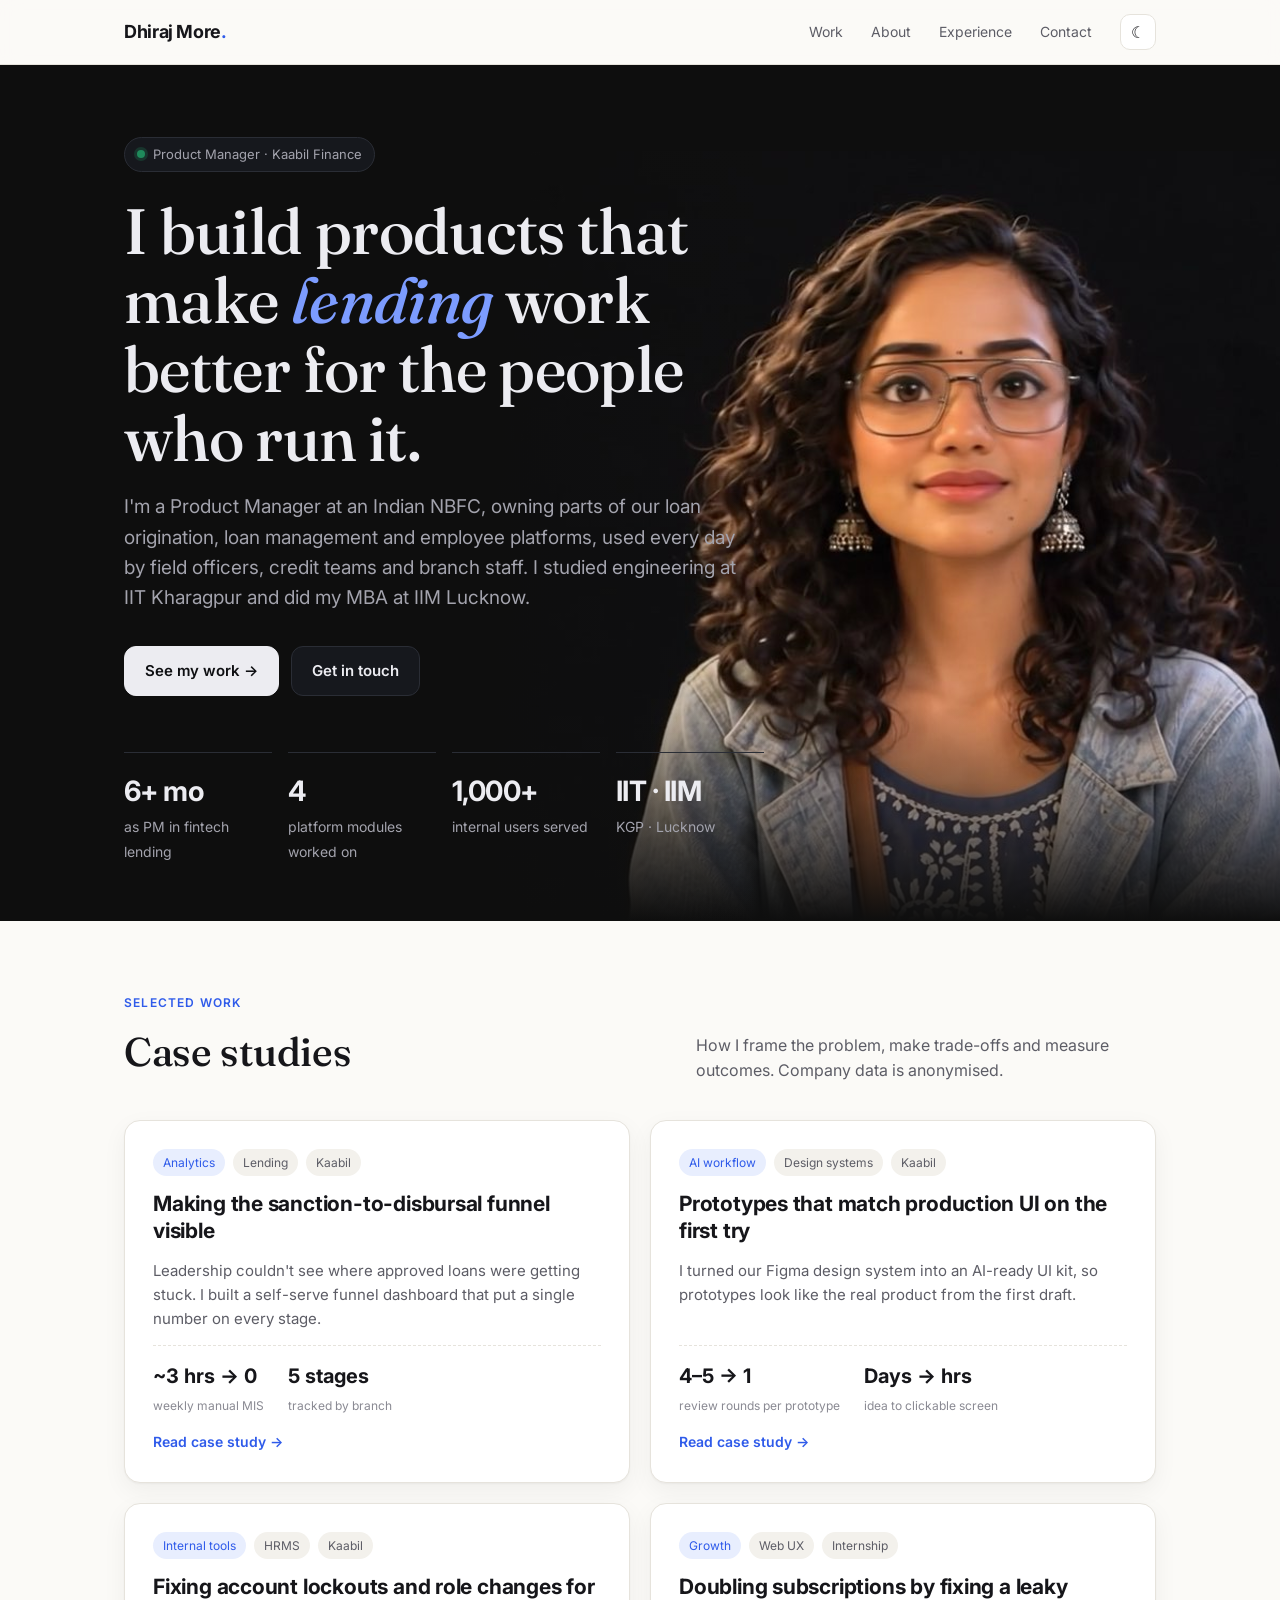
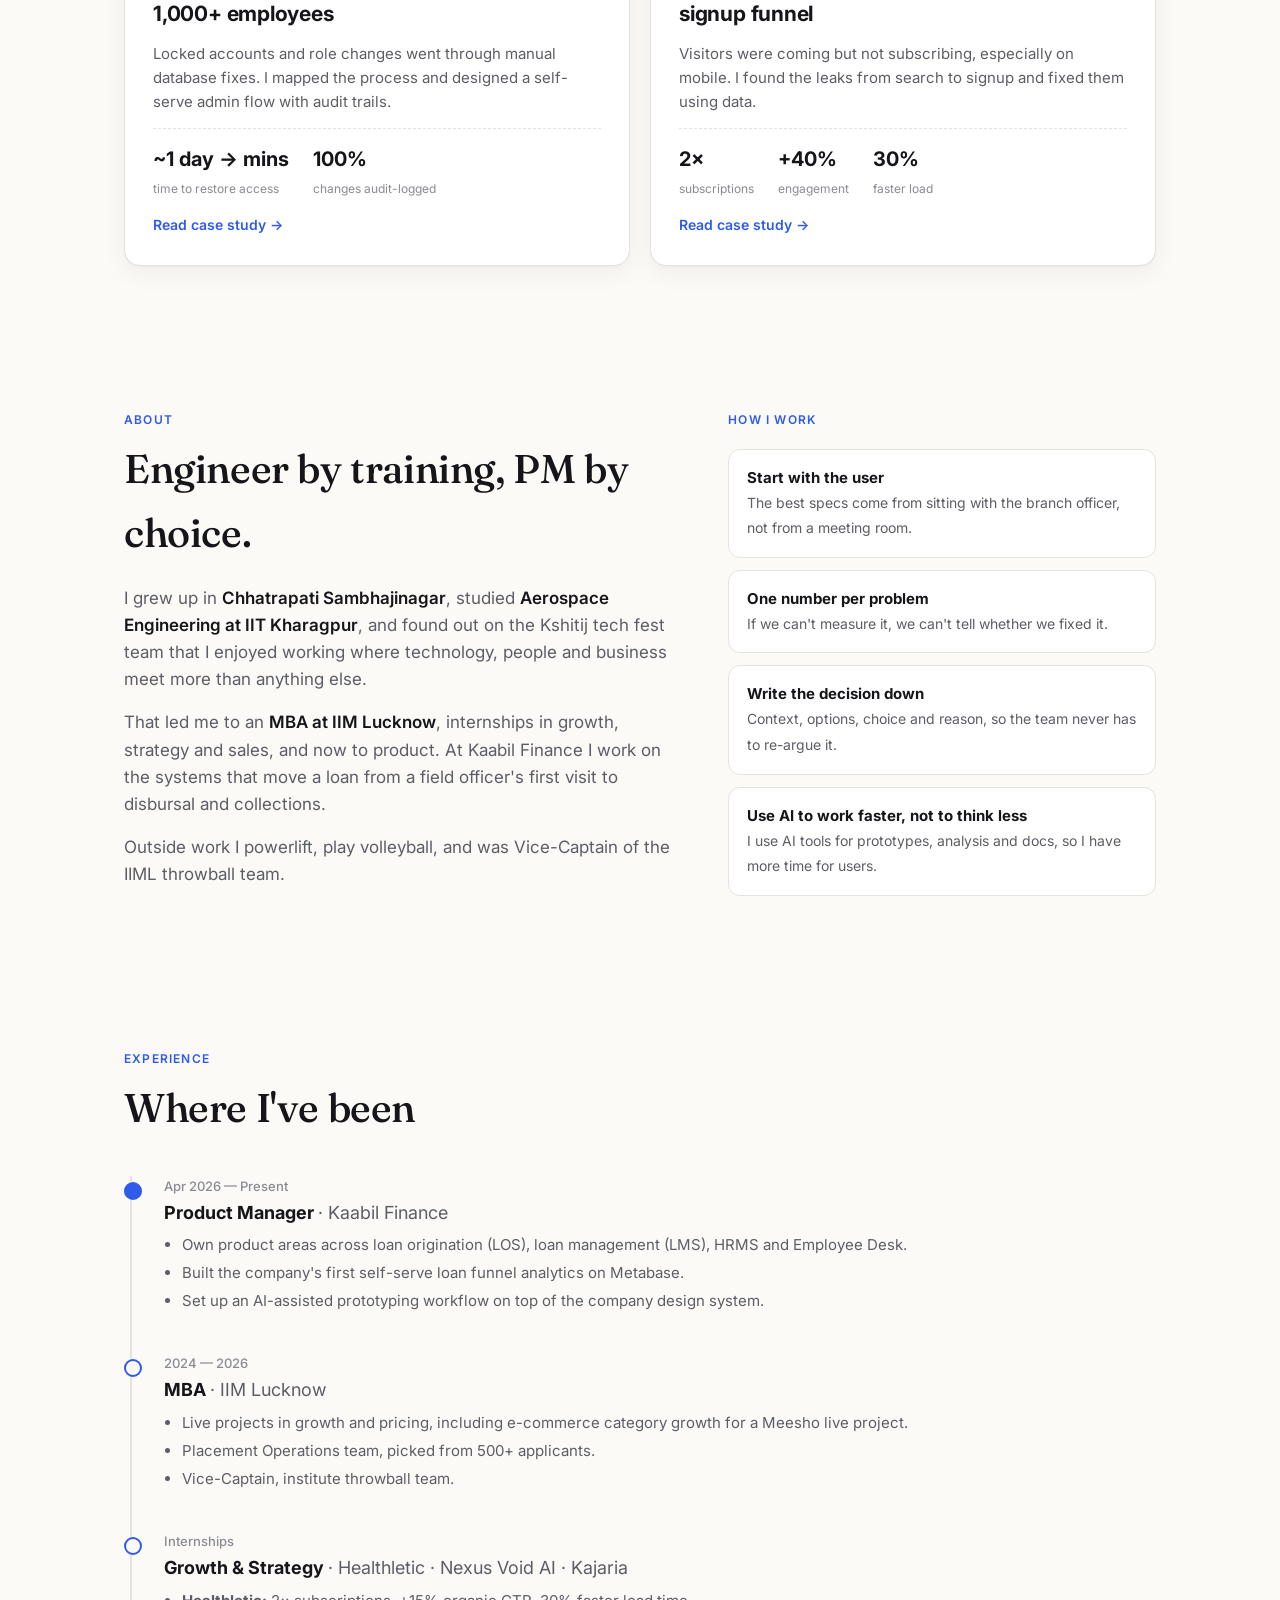
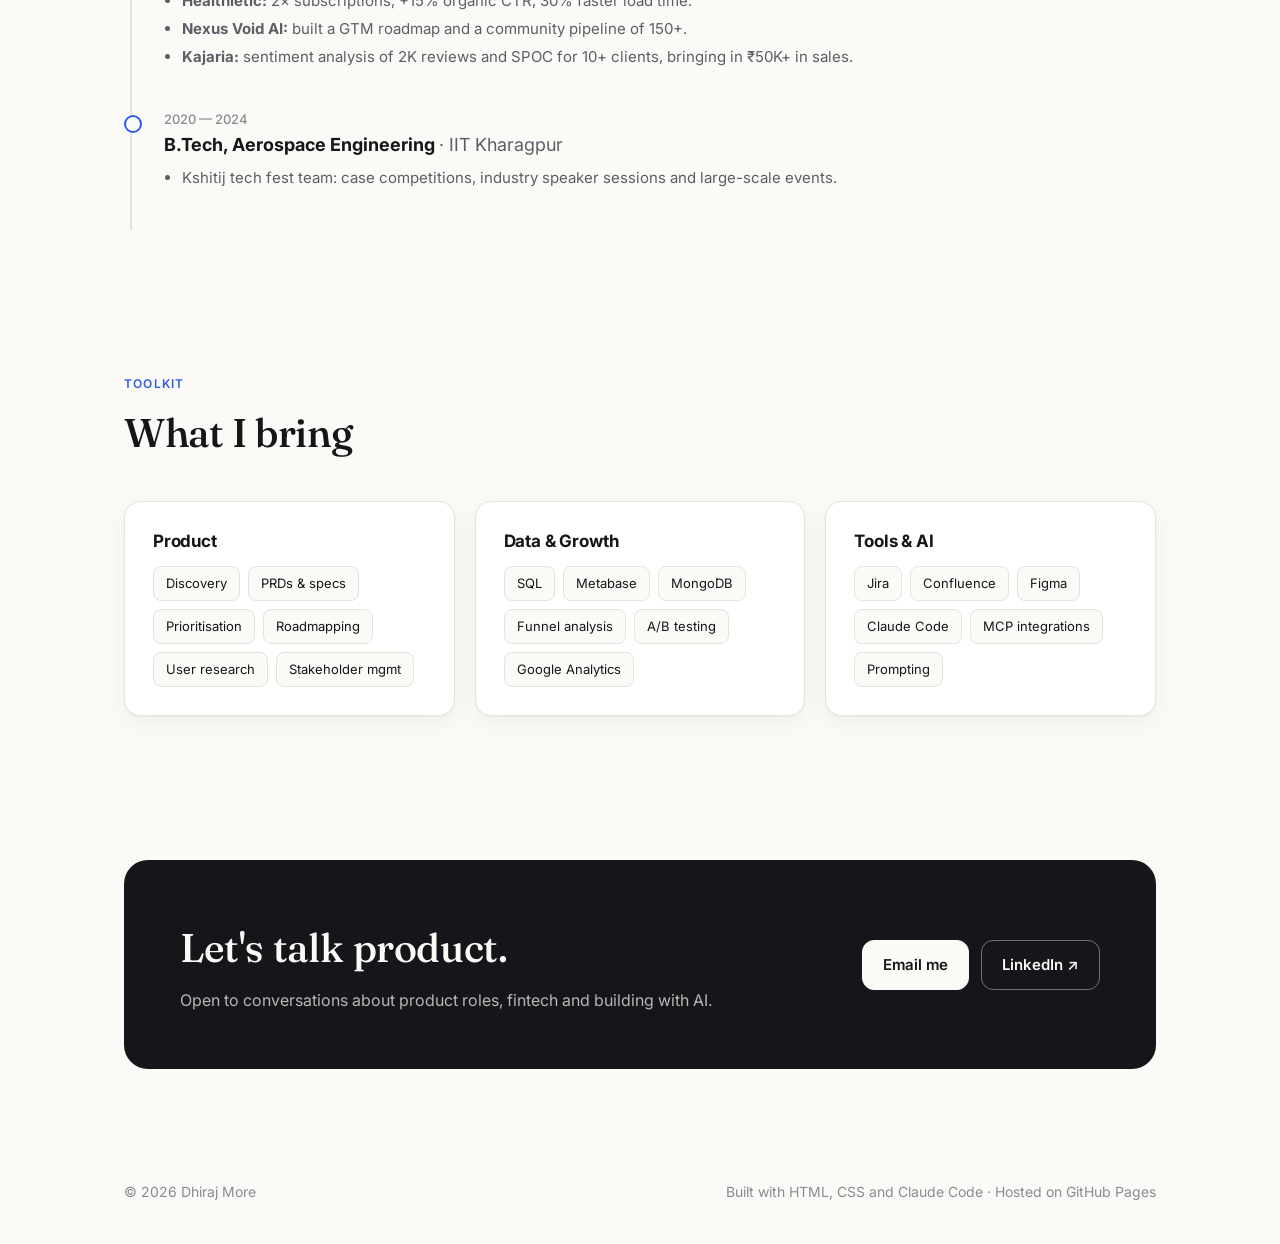
==== index.html @ fbf08c3d "Hero character aims at the cursor from her face; smooth cross-faded frames, blink and hold frames re" ====
<!doctype html>
<html lang="en">
<head>
  <meta charset="utf-8">
  <meta name="viewport" content="width=device-width, initial-scale=1">
  <title>Dhiraj More — Product Manager</title>
  <meta name="description" content="Dhiraj More is a Product Manager building lending and operations products for an Indian NBFC. IIT Kharagpur, IIM Lucknow.">
  <meta property="og:title" content="Dhiraj More — Product Manager">
  <meta property="og:description" content="Case studies on lending platforms, internal tools, analytics and AI-assisted product work.">
  <meta property="og:type" content="website">
  <link rel="icon" href="data:image/svg+xml,<svg xmlns='http://www.w3.org/2000/svg' viewBox='0 0 64 64'><rect width='64' height='64' rx='14' fill='%232f5bea'/><text x='50%' y='54%' text-anchor='middle' dominant-baseline='middle' font-family='Arial' font-weight='700' font-size='28' fill='white'>DM</text></svg>">
  <link rel="preconnect" href="https://fonts.googleapis.com">
  <link rel="preconnect" href="https://fonts.gstatic.com" crossorigin>
  <link href="https://fonts.googleapis.com/css2?family=Fraunces:ital,opsz,wght@0,9..144,500;1,9..144,500&family=Inter:wght@400;500;600;700&display=swap" rel="stylesheet">
  <link rel="stylesheet" href="styles.css">
</head>
<body>

<nav class="nav">
  <div class="wrap">
    <a href="#" class="logo">Dhiraj More<span>.</span></a>
    <div class="nav-links">
      <a href="#work">Work</a>
      <a href="#about">About</a>
      <a href="#experience">Experience</a>
      <a href="#contact" class="keep">Contact</a>
      <button class="theme-btn" aria-label="Toggle dark mode">☾</button>
    </div>
  </div>
</nav>

<header class="hero stage" data-frames="assets/hero/" data-count="48" data-center="19">
  <div class="stage-bg" aria-hidden="true">
    <canvas id="stage-canvas"></canvas>
    <div class="buddy">
    <svg id="buddy" viewBox="0 0 400 460" role="img">
      <circle cx="200" cy="230" r="185" class="b-halo"/>
      <circle cx="320" cy="90" r="10" class="b-spark s1"/>
      <circle cx="70" cy="140" r="6" class="b-spark s2"/>
      <circle cx="345" cy="300" r="7" class="b-spark s3"/>
      <g id="b-body">
        <g id="b-hairback"><path class="b-hair" d="M110 200 C100 110 150 70 200 70 C255 70 305 105 292 205 C300 260 312 300 318 345 C270 362 130 362 82 345 C90 300 102 260 110 200Z"/></g>
        <rect x="181" y="262" width="38" height="80" rx="14" class="b-skin-d"/>
        <path class="b-top" d="M78 460 C82 385 130 340 200 336 C270 340 318 385 322 460Z"/>
        <path class="b-collar" d="M168 338 L200 378 L232 338 C222 334 178 334 168 338Z"/>
        <g id="b-head">
          <ellipse cx="121" cy="208" rx="11" ry="16" class="b-skin-d"/>
          <ellipse cx="279" cy="208" rx="11" ry="16" class="b-skin-d"/>
          <ellipse cx="200" cy="195" rx="80" ry="94" class="b-skin"/>
          <g id="b-face">
            <ellipse cx="158" cy="238" rx="13" ry="7" class="b-blush"/>
            <ellipse cx="242" cy="238" rx="13" ry="7" class="b-blush"/>
            <path class="b-brow" id="b-browL" d="M152 172 Q168 163 184 170"/>
            <path class="b-brow" id="b-browR" d="M216 170 Q232 163 248 172"/>
            <g class="b-eye" id="b-eyeL">
              <ellipse cx="168" cy="200" rx="14" ry="16" class="b-white"/>
              <g class="b-pupil"><circle cx="168" cy="201" r="9" class="b-iris"/><circle cx="171" cy="197" r="3" fill="#fff"/></g>
            </g>
            <g class="b-eye" id="b-eyeR">
              <ellipse cx="232" cy="200" rx="14" ry="16" class="b-white"/>
              <g class="b-pupil"><circle cx="232" cy="201" r="9" class="b-iris"/><circle cx="235" cy="197" r="3" fill="#fff"/></g>
            </g>
            <path class="b-nose" d="M201 214 Q196 229 204 231"/>
            <path class="b-mouth" id="b-mouth" d="M186 252 Q200 263 214 252"/>
          </g>
          <g id="b-bangs"><path class="b-hair" d="M116 176 C110 106 162 84 206 86 C255 88 292 118 286 182 C272 150 248 132 222 120 C206 140 172 156 116 176Z"/></g>
        </g>
      </g>
    </svg>
    </div>
  </div>
  <div class="stage-fade"></div>
  <div class="wrap stage-content">
   <div class="hero-text">
    <span class="eyebrow"><span class="dot"></span> Product Manager · Kaabil Finance</span>
    <h1 class="serif">I build products that make <em>lending</em> work better for the people who run it.</h1>
    <p class="lead">I'm a Product Manager at an Indian NBFC, owning parts of our loan origination, loan management and employee platforms, used every day by field officers, credit teams and branch staff. I studied engineering at IIT Kharagpur and did my MBA at IIM Lucknow.</p>
    <div class="cta-row">
      <a href="#work" class="btn primary">See my work →</a>
      <a href="#contact" class="btn">Get in touch</a>
    </div>
   </div>
    <div class="stats">
      <div class="stat"><b>6+ mo</b><span>as PM in fintech lending</span></div>
      <div class="stat"><b>4</b><span>platform modules worked on</span></div>
      <div class="stat"><b>1,000+</b><span>internal users served</span></div>
      <div class="stat"><b>IIT · IIM</b><span>KGP · Lucknow</span></div>
    </div>
  </div>
</header>

<section id="work">
  <div class="wrap">
    <div class="sec-head reveal">
      <div>
        <div class="label">Selected work</div>
        <h2 class="serif">Case studies</h2>
      </div>
      <p>How I frame the problem, make trade-offs and measure outcomes. Company data is anonymised.</p>
    </div>

    <div class="grid">
      <a href="work/loan-funnel-analytics.html" class="card reveal">
        <div class="tags"><span class="tag accent">Analytics</span><span class="tag">Lending</span><span class="tag">Kaabil</span></div>
        <h3>Making the sanction-to-disbursal funnel visible</h3>
        <p>Leadership couldn't see where approved loans were getting stuck. I built a self-serve funnel dashboard that put a single number on every stage.</p>
        <div class="metrics">
          <div><b>~3 hrs → 0</b><span>weekly manual MIS</span></div>
          <div><b>5 stages</b><span>tracked by branch</span></div>
        </div>
        <span class="more">Read case study →</span>
      </a>

      <a href="work/ai-prototyping.html" class="card reveal">
        <div class="tags"><span class="tag accent">AI workflow</span><span class="tag">Design systems</span><span class="tag">Kaabil</span></div>
        <h3>Prototypes that match production UI on the first try</h3>
        <p>I turned our Figma design system into an AI-ready UI kit, so prototypes look like the real product from the first draft.</p>
        <div class="metrics">
          <div><b>4–5 → 1</b><span>review rounds per prototype</span></div>
          <div><b>Days → hrs</b><span>idea to clickable screen</span></div>
        </div>
        <span class="more">Read case study →</span>
      </a>

      <a href="work/access-role-management.html" class="card reveal">
        <div class="tags"><span class="tag accent">Internal tools</span><span class="tag">HRMS</span><span class="tag">Kaabil</span></div>
        <h3>Fixing account lockouts and role changes for 1,000+ employees</h3>
        <p>Locked accounts and role changes went through manual database fixes. I mapped the process and designed a self-serve admin flow with audit trails.</p>
        <div class="metrics">
          <div><b>~1 day → mins</b><span>time to restore access</span></div>
          <div><b>100%</b><span>changes audit-logged</span></div>
        </div>
        <span class="more">Read case study →</span>
      </a>

      <a href="work/healthletic-growth.html" class="card reveal">
        <div class="tags"><span class="tag accent">Growth</span><span class="tag">Web UX</span><span class="tag">Internship</span></div>
        <h3>Doubling subscriptions by fixing a leaky signup funnel</h3>
        <p>Visitors were coming but not subscribing, especially on mobile. I found the leaks from search to signup and fixed them using data.</p>
        <div class="metrics">
          <div><b>2×</b><span>subscriptions</span></div>
          <div><b>+40%</b><span>engagement</span></div>
          <div><b>30%</b><span>faster load</span></div>
        </div>
        <span class="more">Read case study →</span>
      </a>
    </div>
  </div>
</section>

<section id="about">
  <div class="wrap about">
    <div class="reveal">
      <div class="label">About</div>
      <h2 class="serif" style="font-size:clamp(28px,4vw,40px);margin-bottom:20px">Engineer by training, PM by choice.</h2>
      <p>I grew up in <strong>Chhatrapati Sambhajinagar</strong>, studied <strong>Aerospace Engineering at IIT Kharagpur</strong>, and found out on the Kshitij tech fest team that I enjoyed working where technology, people and business meet more than anything else.</p>
      <p>That led me to an <strong>MBA at IIM Lucknow</strong>, internships in growth, strategy and sales, and now to product. At Kaabil Finance I work on the systems that move a loan from a field officer's first visit to disbursal and collections.</p>
      <p>Outside work I powerlift, play volleyball, and was Vice-Captain of the IIML throwball team.</p>
    </div>
    <div class="principles reveal">
      <div class="label">How I work</div>
      <div class="principle"><b>Start with the user</b><span>The best specs come from sitting with the branch officer, not from a meeting room.</span></div>
      <div class="principle"><b>One number per problem</b><span>If we can't measure it, we can't tell whether we fixed it.</span></div>
      <div class="principle"><b>Write the decision down</b><span>Context, options, choice and reason, so the team never has to re-argue it.</span></div>
      <div class="principle"><b>Use AI to work faster, not to think less</b><span>I use AI tools for prototypes, analysis and docs, so I have more time for users.</span></div>
    </div>
  </div>
</section>

<section id="experience">
  <div class="wrap">
    <div class="sec-head reveal">
      <div>
        <div class="label">Experience</div>
        <h2 class="serif">Where I've been</h2>
      </div>
    </div>
    <div class="timeline reveal">
      <div class="tl-item now">
        <div class="when">Apr 2026 — Present</div>
        <h3>Product Manager <span>· Kaabil Finance</span></h3>
        <ul>
          <li>Own product areas across loan origination (LOS), loan management (LMS), HRMS and Employee Desk.</li>
          <li>Built the company's first self-serve loan funnel analytics on Metabase.</li>
          <li>Set up an AI-assisted prototyping workflow on top of the company design system.</li>
        </ul>
      </div>
      <div class="tl-item">
        <div class="when">2024 — 2026</div>
        <h3>MBA <span>· IIM Lucknow</span></h3>
        <ul>
          <li>Live projects in growth and pricing, including e-commerce category growth for a Meesho live project.</li>
          <li>Placement Operations team, picked from 500+ applicants.</li>
          <li>Vice-Captain, institute throwball team.</li>
        </ul>
      </div>
      <div class="tl-item">
        <div class="when">Internships</div>
        <h3>Growth & Strategy <span>· Healthletic · Nexus Void AI · Kajaria</span></h3>
        <ul>
          <li><b>Healthletic:</b> 2× subscriptions, +15% organic CTR, 30% faster load time.</li>
          <li><b>Nexus Void AI:</b> built a GTM roadmap and a community pipeline of 150+.</li>
          <li><b>Kajaria:</b> sentiment analysis of 2K reviews and SPOC for 10+ clients, bringing in ₹50K+ in sales.</li>
        </ul>
      </div>
      <div class="tl-item">
        <div class="when">2020 — 2024</div>
        <h3>B.Tech, Aerospace Engineering <span>· IIT Kharagpur</span></h3>
        <ul>
          <li>Kshitij tech fest team: case competitions, industry speaker sessions and large-scale events.</li>
        </ul>
      </div>
    </div>
  </div>
</section>

<section id="skills">
  <div class="wrap">
    <div class="sec-head reveal">
      <div>
        <div class="label">Toolkit</div>
        <h2 class="serif">What I bring</h2>
      </div>
    </div>
    <div class="skills">
      <div class="card reveal">
        <h3>Product</h3>
        <div class="chips"><span class="chip">Discovery</span><span class="chip">PRDs & specs</span><span class="chip">Prioritisation</span><span class="chip">Roadmapping</span><span class="chip">User research</span><span class="chip">Stakeholder mgmt</span></div>
      </div>
      <div class="card reveal">
        <h3>Data & Growth</h3>
        <div class="chips"><span class="chip">SQL</span><span class="chip">Metabase</span><span class="chip">MongoDB</span><span class="chip">Funnel analysis</span><span class="chip">A/B testing</span><span class="chip">Google Analytics</span></div>
      </div>
      <div class="card reveal">
        <h3>Tools & AI</h3>
        <div class="chips"><span class="chip">Jira</span><span class="chip">Confluence</span><span class="chip">Figma</span><span class="chip">Claude Code</span><span class="chip">MCP integrations</span><span class="chip">Prompting</span></div>
      </div>
    </div>
  </div>
</section>

<section id="contact">
  <div class="wrap">
    <div class="contact reveal">
      <div>
        <h2 class="serif">Let's talk product.</h2>
        <p>Open to conversations about product roles, fintech and building with AI.</p>
      </div>
      <div class="cta-row" style="margin-top:0">
        <a href="mailto:ddmore8055@gmail.com" class="btn">Email me</a>
        <a href="https://www.linkedin.com/in/dhiraj-more-75171a199" target="_blank" rel="noopener" class="btn ghost">LinkedIn ↗</a>
      </div>
    </div>
  </div>
</section>

<footer>
  <div class="wrap">
    <span>© <span data-year></span> Dhiraj More</span>
    <span>Built with HTML, CSS and Claude Code · Hosted on GitHub Pages</span>
  </div>
</footer>

<script src="script.js"></script>
</body>
</html>
---- styles.css ----
:root {
  --bg: #fbfaf7;
  --surface: #ffffff;
  --surface-2: #f3f1ec;
  --text: #16161a;
  --muted: #5d5d66;
  --faint: #8a8a93;
  --line: #e6e3dc;
  --accent: #2f5bea;
  --accent-soft: #e8eefe;
  --good: #1f8a5b;
  --shadow: 0 1px 2px rgba(0,0,0,.04), 0 8px 24px rgba(0,0,0,.05);
  --radius: 16px;
  --max: 1080px;
}
@media (prefers-color-scheme: dark) {
  :root:not([data-theme="light"]) {
    --bg: #0e0f12; --surface: #16181d; --surface-2: #1d2027; --text: #ececf1;
    --muted: #a3a3ad; --faint: #7a7a85; --line: #2a2d35; --accent: #7c9cff;
    --accent-soft: #1d2540; --good: #4cc38a; --shadow: 0 1px 2px rgba(0,0,0,.3), 0 8px 24px rgba(0,0,0,.25);
  }
}
:root[data-theme="dark"] {
  --bg: #0e0f12; --surface: #16181d; --surface-2: #1d2027; --text: #ececf1;
  --muted: #a3a3ad; --faint: #7a7a85; --line: #2a2d35; --accent: #7c9cff;
  --accent-soft: #1d2540; --good: #4cc38a; --shadow: 0 1px 2px rgba(0,0,0,.3), 0 8px 24px rgba(0,0,0,.25);
}

* { box-sizing: border-box; margin: 0; padding: 0; }
html { scroll-behavior: smooth; }
body {
  font-family: "Inter", system-ui, -apple-system, sans-serif;
  background: var(--bg); color: var(--text);
  line-height: 1.6; font-size: 16px; -webkit-font-smoothing: antialiased;
}
a { color: inherit; text-decoration: none; }
img { max-width: 100%; }
.wrap { max-width: var(--max); margin: 0 auto; padding: 0 24px; }
.serif { font-family: "Fraunces", Georgia, serif; font-weight: 500; letter-spacing: -.01em; }

/* Nav */
.nav {
  position: sticky; top: 0; z-index: 10;
  background: color-mix(in srgb, var(--bg) 85%, transparent);
  backdrop-filter: blur(10px); border-bottom: 1px solid var(--line);
}
.nav .wrap { display: flex; align-items: center; justify-content: space-between; height: 64px; }
.logo { font-weight: 700; letter-spacing: -.02em; font-size: 18px; }
.logo span { color: var(--accent); }
.nav-links { display: flex; gap: 28px; align-items: center; font-size: 14px; color: var(--muted); }
.nav-links a:hover { color: var(--text); }
.theme-btn {
  border: 1px solid var(--line); background: var(--surface); color: var(--text);
  width: 36px; height: 36px; border-radius: 10px; cursor: pointer; font-size: 16px;
}

/* Hero */
.hero { padding: 96px 0 72px; }
.eyebrow {
  display: inline-flex; align-items: center; gap: 8px; font-size: 13px; color: var(--muted);
  border: 1px solid var(--line); background: var(--surface); padding: 6px 12px; border-radius: 99px;
}
.dot { width: 8px; height: 8px; border-radius: 50%; background: var(--good); box-shadow: 0 0 0 3px color-mix(in srgb, var(--good) 25%, transparent); }
.hero h1 { font-size: clamp(38px, 6vw, 64px); line-height: 1.08; margin: 24px 0 20px; max-width: 16ch; }
.hero h1 em { color: var(--accent); font-style: italic; }
.hero p.lead { font-size: 19px; color: var(--muted); max-width: 60ch; }
.cta-row { display: flex; gap: 12px; margin-top: 32px; flex-wrap: wrap; }
.btn {
  display: inline-flex; align-items: center; gap: 8px; padding: 12px 20px; border-radius: 12px;
  font-weight: 600; font-size: 15px; border: 1px solid var(--line); background: var(--surface); transition: transform .15s, border-color .15s;
}
.btn:hover { transform: translateY(-1px); border-color: var(--faint); }
.btn.primary { background: var(--text); color: var(--bg); border-color: var(--text); }

.stats { display: grid; grid-template-columns: repeat(4, 1fr); gap: 16px; margin-top: 64px; }
.stat { border-top: 1px solid var(--line); padding-top: 16px; }
.stat b { display: block; font-size: 28px; letter-spacing: -.02em; }
.stat span { font-size: 14px; color: var(--muted); }

/* Sections */
section { padding: 72px 0; }
.sec-head { display: flex; justify-content: space-between; align-items: end; gap: 24px; margin-bottom: 36px; flex-wrap: wrap; }
.sec-head h2 { font-size: clamp(28px, 4vw, 40px); }
.sec-head p { color: var(--muted); max-width: 46ch; }
.label { font-size: 12px; font-weight: 600; text-transform: uppercase; letter-spacing: .1em; color: var(--accent); margin-bottom: 8px; }

/* Cards */
.grid { display: grid; grid-template-columns: repeat(2, 1fr); gap: 20px; }
.card {
  background: var(--surface); border: 1px solid var(--line); border-radius: var(--radius);
  padding: 28px; box-shadow: var(--shadow); display: flex; flex-direction: column; gap: 14px;
  transition: transform .2s, border-color .2s;
}
a.card:hover { transform: translateY(-3px); border-color: var(--accent); }
.card .tags { display: flex; gap: 8px; flex-wrap: wrap; }
.tag { font-size: 12px; padding: 4px 10px; border-radius: 99px; background: var(--surface-2); color: var(--muted); }
.tag.accent { background: var(--accent-soft); color: var(--accent); }
.card h3 { font-size: 21px; letter-spacing: -.01em; line-height: 1.3; }
.card p { color: var(--muted); font-size: 15px; }
.card .metrics { display: flex; gap: 24px; margin-top: auto; padding-top: 14px; border-top: 1px dashed var(--line); }
.card .metrics div b { display: block; font-size: 20px; color: var(--text); }
.card .metrics div span { font-size: 12px; color: var(--faint); }
.card .more { font-size: 14px; font-weight: 600; color: var(--accent); }

/* About */
.about { display: grid; grid-template-columns: 1.3fr 1fr; gap: 48px; }
.about p { color: var(--muted); margin-bottom: 16px; font-size: 17px; }
.about p strong { color: var(--text); font-weight: 600; }
.principles { display: flex; flex-direction: column; gap: 12px; }
.principle { background: var(--surface); border: 1px solid var(--line); border-radius: 12px; padding: 16px 18px; }
.principle b { display: block; font-size: 15px; }
.principle span { font-size: 14px; color: var(--muted); }

/* Timeline */
.timeline { border-left: 2px solid var(--line); margin-left: 6px; }
.tl-item { position: relative; padding: 0 0 36px 32px; }
.tl-item::before {
  content: ""; position: absolute; left: -8px; top: 6px; width: 14px; height: 14px; border-radius: 50%;
  background: var(--bg); border: 2px solid var(--accent);
}
.tl-item.now::before { background: var(--accent); }
.tl-item .when { font-size: 13px; color: var(--faint); font-weight: 500; }
.tl-item h3 { font-size: 18px; margin: 2px 0 6px; }
.tl-item h3 span { color: var(--muted); font-weight: 400; }
.tl-item ul { color: var(--muted); font-size: 15px; padding-left: 18px; }
.tl-item li { margin-bottom: 4px; }

/* Skills */
.skills { display: grid; grid-template-columns: repeat(3, 1fr); gap: 20px; }
.skills .card h3 { font-size: 17px; }
.chips { display: flex; flex-wrap: wrap; gap: 8px; }
.chip { font-size: 13px; padding: 6px 12px; border-radius: 8px; border: 1px solid var(--line); background: var(--bg); }

/* Contact */
.contact {
  background: var(--text); color: var(--bg); border-radius: 24px; padding: 56px;
  display: flex; justify-content: space-between; align-items: center; gap: 32px; flex-wrap: wrap;
}
.contact h2 { font-size: clamp(28px, 4vw, 40px); max-width: 18ch; }
.contact p { opacity: .7; margin-top: 8px; }
.contact .btn { background: var(--bg); color: var(--text); border-color: var(--bg); }
.contact .btn.ghost { background: transparent; color: var(--bg); border-color: color-mix(in srgb, var(--bg) 40%, transparent); }

footer { padding: 40px 0; color: var(--faint); font-size: 14px; }
footer .wrap { display: flex; justify-content: space-between; flex-wrap: wrap; gap: 12px; }

/* Case study pages */
.cs-hero { padding: 64px 0 40px; border-bottom: 1px solid var(--line); }
.back { font-size: 14px; color: var(--muted); display: inline-flex; gap: 6px; margin-bottom: 28px; }
.back:hover { color: var(--text); }
.cs-hero h1 { font-size: clamp(32px, 5vw, 52px); line-height: 1.12; max-width: 22ch; margin: 14px 0 18px; }
.cs-hero .lead { font-size: 19px; color: var(--muted); max-width: 62ch; }
.meta { display: grid; grid-template-columns: repeat(4, 1fr); gap: 20px; margin-top: 40px; }
.meta div span { display: block; font-size: 12px; text-transform: uppercase; letter-spacing: .08em; color: var(--faint); margin-bottom: 4px; }
.meta div b { font-weight: 500; font-size: 15px; }
.note {
  margin-top: 28px; font-size: 13px; color: var(--muted); background: var(--surface-2);
  border: 1px dashed var(--line); padding: 10px 14px; border-radius: 10px; display: inline-block;
}
.impact { display: grid; grid-template-columns: repeat(3, 1fr); gap: 16px; margin: 48px 0 8px; }
.impact div { background: var(--accent-soft); border-radius: 14px; padding: 22px; }
.impact b { display: block; font-size: 34px; letter-spacing: -.02em; color: var(--accent); }
.impact span { font-size: 14px; color: var(--muted); }
.cs-body { max-width: 720px; margin: 0 auto; padding: 32px 0 72px; }
.cs-body h2 { font-size: 28px; margin: 56px 0 14px; }
.cs-body h2 small { display: block; font-family: "Inter", sans-serif; font-size: 12px; font-weight: 600; letter-spacing: .1em; text-transform: uppercase; color: var(--accent); margin-bottom: 6px; }
.cs-body p, .cs-body li { color: var(--muted); font-size: 17px; }
.cs-body p { margin-bottom: 14px; }
.cs-body ul, .cs-body ol { padding-left: 22px; margin-bottom: 14px; }
.cs-body li { margin-bottom: 8px; }
.cs-body strong { color: var(--text); font-weight: 600; }
.quote { border-left: 3px solid var(--accent); padding: 4px 0 4px 20px; margin: 24px 0; font-size: 19px; color: var(--text); font-style: italic; }
.options { display: grid; gap: 12px; margin: 20px 0; }
.option { border: 1px solid var(--line); border-radius: 12px; padding: 16px 18px; background: var(--surface); }
.option.chosen { border-color: var(--accent); box-shadow: 0 0 0 3px var(--accent-soft); }
.option b { display: block; margin-bottom: 4px; }
.option span { font-size: 15px; color: var(--muted); }
.flow { display: flex; align-items: center; gap: 8px; flex-wrap: wrap; margin: 20px 0; }
.flow div { padding: 10px 14px; border-radius: 10px; background: var(--surface); border: 1px solid var(--line); font-size: 14px; font-weight: 500; }
.flow i { color: var(--faint); font-style: normal; }
.next-cs { border-top: 1px solid var(--line); padding: 40px 0 0; margin-top: 56px; display: flex; justify-content: space-between; align-items: center; gap: 16px; flex-wrap: wrap; }
.next-cs span { font-size: 13px; color: var(--faint); display: block; }
.next-cs b { font-size: 20px; }

/* Reveal */
.reveal { opacity: 0; transform: translateY(16px); transition: opacity .6s ease, transform .6s ease; }
.reveal.in { opacity: 1; transform: none; }
@media (prefers-reduced-motion: reduce) { .reveal { opacity: 1; transform: none; transition: none; } }

@media (max-width: 860px) {
  .grid, .about, .skills { grid-template-columns: 1fr; }
  .stats, .meta { grid-template-columns: repeat(2, 1fr); }
  .impact { grid-template-columns: 1fr; }
  .nav-links a:not(.keep) { display: none; }
  .contact { padding: 36px 28px; }
}
@media (max-width: 520px) {
  .wrap { padding: 0 16px; }
  .hero { padding: 64px 0 48px; }
  .card { padding: 22px; }
}

/* Hero buddy: illustrated character that follows the cursor */
:root { --skin: #f4c7a3; --skin-d: #e3a882; --hair: #2a1c19; --iris: #3a2a24; --blush: #ff8fa3; }
.b-halo { fill: var(--accent-soft); }
.b-spark { fill: var(--accent); opacity: .5; animation: b-float 5s ease-in-out infinite; }
.b-spark.s2 { animation-delay: -1.6s; } .b-spark.s3 { animation-delay: -3.2s; }
.b-hair { fill: var(--hair); }
.b-skin { fill: var(--skin); } .b-skin-d { fill: var(--skin-d); }
.b-top { fill: var(--accent); } .b-collar { fill: var(--bg); }
.b-white { fill: #fff; } .b-iris { fill: var(--iris); }
.b-blush { fill: var(--blush); opacity: .35; }
.b-brow, .b-nose, .b-mouth { fill: none; stroke: var(--iris); stroke-width: 4; stroke-linecap: round; }
.b-nose { stroke: var(--skin-d); stroke-width: 3.5; }
.b-eye { transform-box: fill-box; transform-origin: center; transition: transform .08s ease; }
.buddy.blink .b-eye { transform: scaleY(.1); }
.buddy.happy .b-blush { opacity: .6; }
#b-body { animation: b-breathe 4.5s ease-in-out infinite; transform-origin: 200px 460px; }
@keyframes b-breathe { 50% { transform: translateY(-4px); } }
@keyframes b-float { 50% { transform: translateY(-10px); } }
@media (prefers-reduced-motion: reduce) { #b-body, .b-spark { animation: none; } }


/* Full-screen hero stage: character lives in the background layer */
.hero.stage { position: relative; overflow: hidden; min-height: calc(100svh - 64px); display: flex; align-items: center; padding: 72px 0 56px; }
.stage-bg { position: absolute; inset: 0; z-index: 0; background: radial-gradient(60% 70% at 72% 60%, var(--accent-soft), transparent 70%); }
.stage-bg canvas { position: absolute; inset: 0; width: 100%; height: 100%; display: none; }
.stage[data-frames] .buddy { display: none; }
.stage canvas { opacity: 0; transition: opacity .8s ease; }
.stage.has-video canvas { display: block; opacity: 1; }
/* Video backdrop is dark, so the hero stays dark in both themes */
.stage[data-frames] { --bg: #0a0a0a; --text: #ececf1; --muted: #a3a3ad; --faint: #7a7a85; --line: #2a2d35; --surface: #16181d; --accent: #7c9cff; --accent-soft: #1d2540; background: var(--bg); color: var(--text); }
.stage[data-frames] .stage-bg { background: none; }
.stage[data-frames] .btn.primary { background: #ececf1; color: #0e0f12; border-color: #ececf1; }
.stage.has-video .buddy { display: none; }
.stage .buddy { position: absolute; bottom: 0; right: max(0px, calc((100vw - 1180px) / 2)); height: 94%; aspect-ratio: 400 / 460; }
.stage .buddy svg { height: 100%; width: 100%; }
.stage .b-halo { display: none; }
.stage-fade { position: absolute; inset: 0; z-index: 1; pointer-events: none;
  background: linear-gradient(90deg, var(--bg) 0%, color-mix(in srgb, var(--bg) 80%, transparent) 36%, transparent 60%),
              linear-gradient(0deg, var(--bg) 0%, transparent 25%); }
.stage-content { position: relative; z-index: 2; width: 100%; }
.stage .hero-text { max-width: 620px; }
.stage .stats { margin-top: 56px; max-width: 640px; }
@media (max-width: 860px) {
  .hero.stage { min-height: 0; display: block; padding: 48px 0 380px; }
  .hero.stage[data-frames] { padding-bottom: 420px; }
  .stage .buddy { height: 400px; right: 50%; transform: translateX(50%); }
  .stage-fade { background: linear-gradient(180deg, var(--bg) 0%, var(--bg) 55%, color-mix(in srgb, var(--bg) 60%, transparent) 68%, transparent 80%),
                linear-gradient(0deg, var(--bg) 0%, transparent 12%); }
}
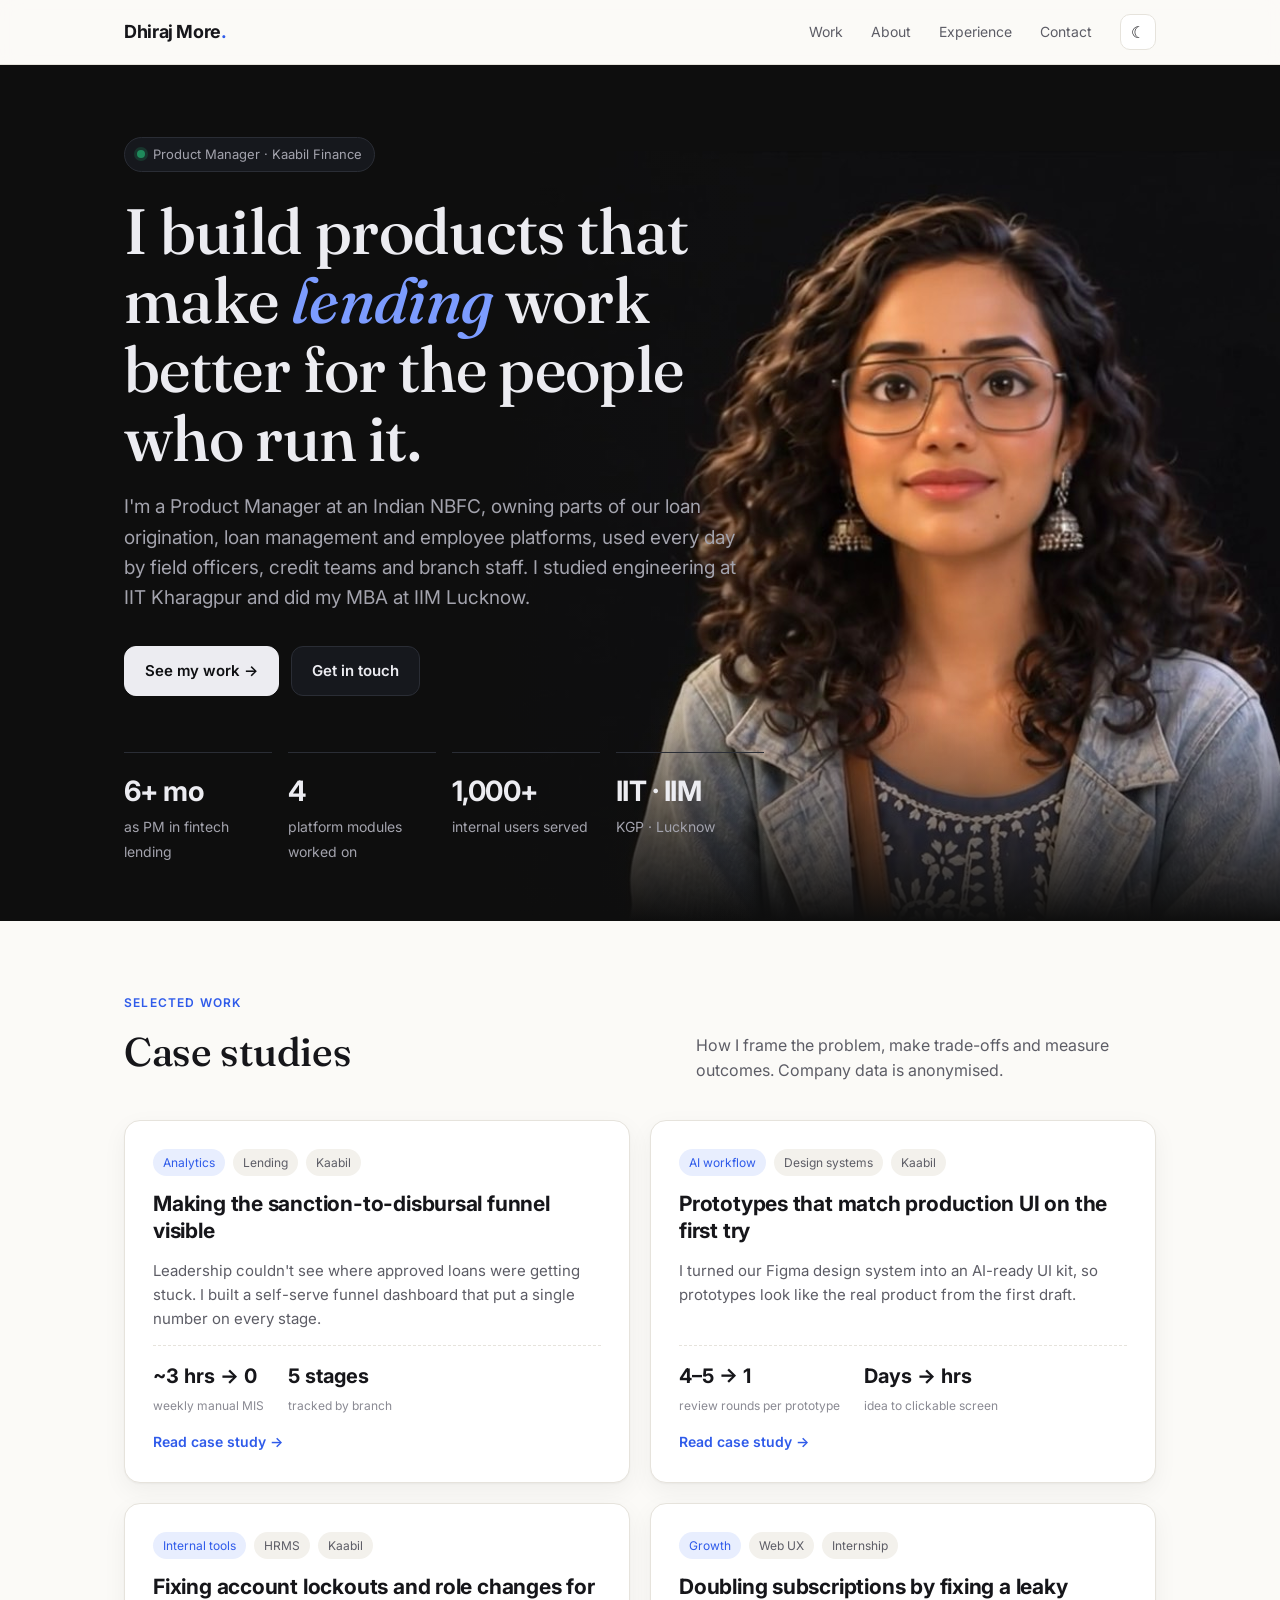
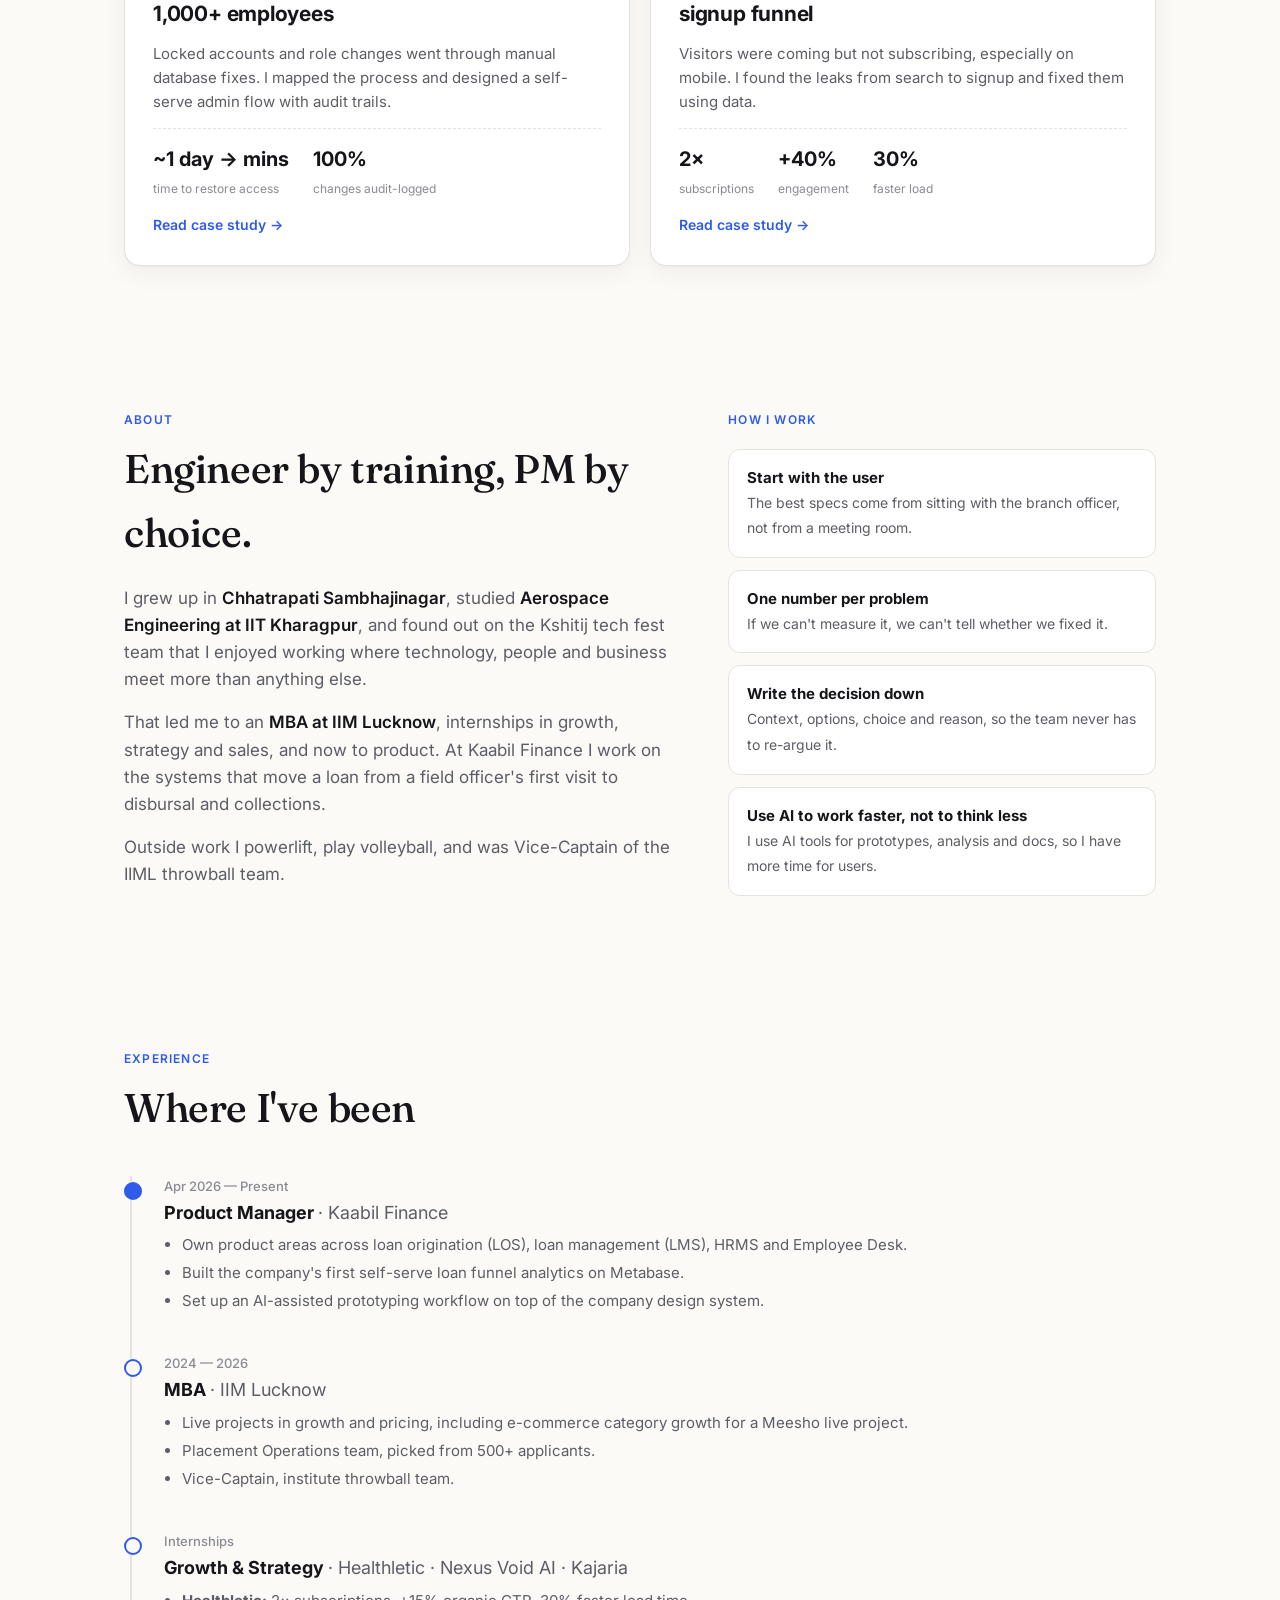
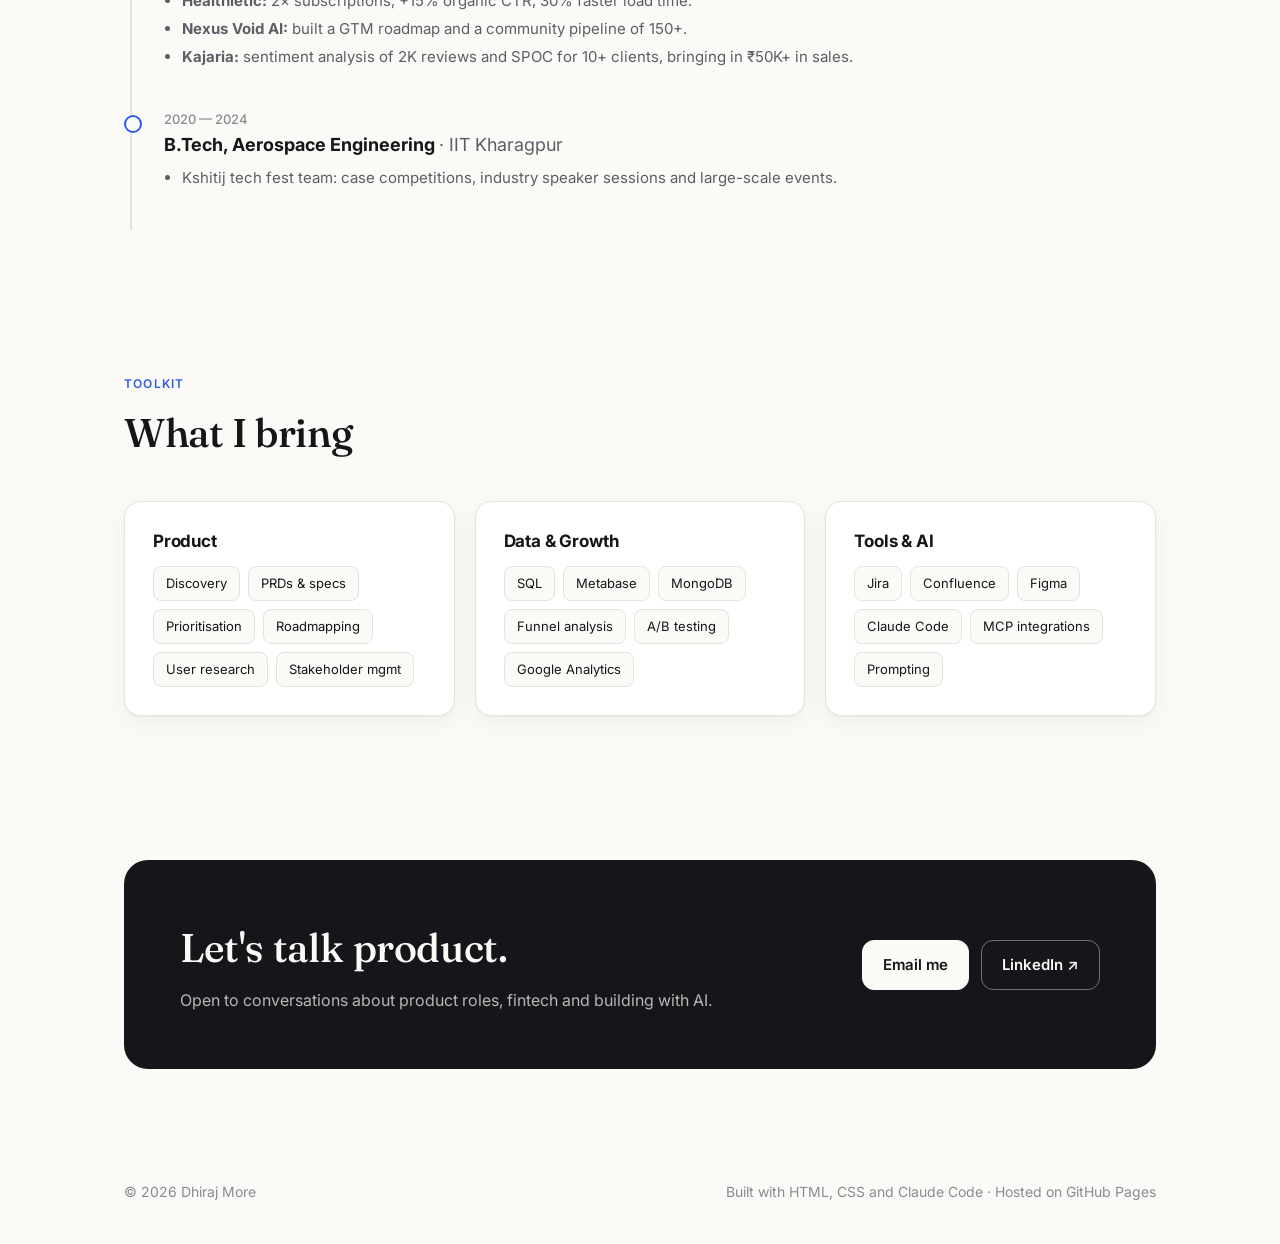
==== commit 46e2fc5e: "Hero: character looks in every direction (2D pose grid from LivePortrait) Replace the left-right vid" ====
--- a/index.html
+++ b/index.html
@@ -29,7 +29,7 @@
   </div>
 </nav>
 
-<header class="hero stage" data-frames="assets/hero/" data-count="48" data-center="19">
+<header class="hero stage" data-frames="assets/hero/" data-cols="9" data-rows="5">
   <div class="stage-bg" aria-hidden="true">
     <canvas id="stage-canvas"></canvas>
     <div class="buddy">
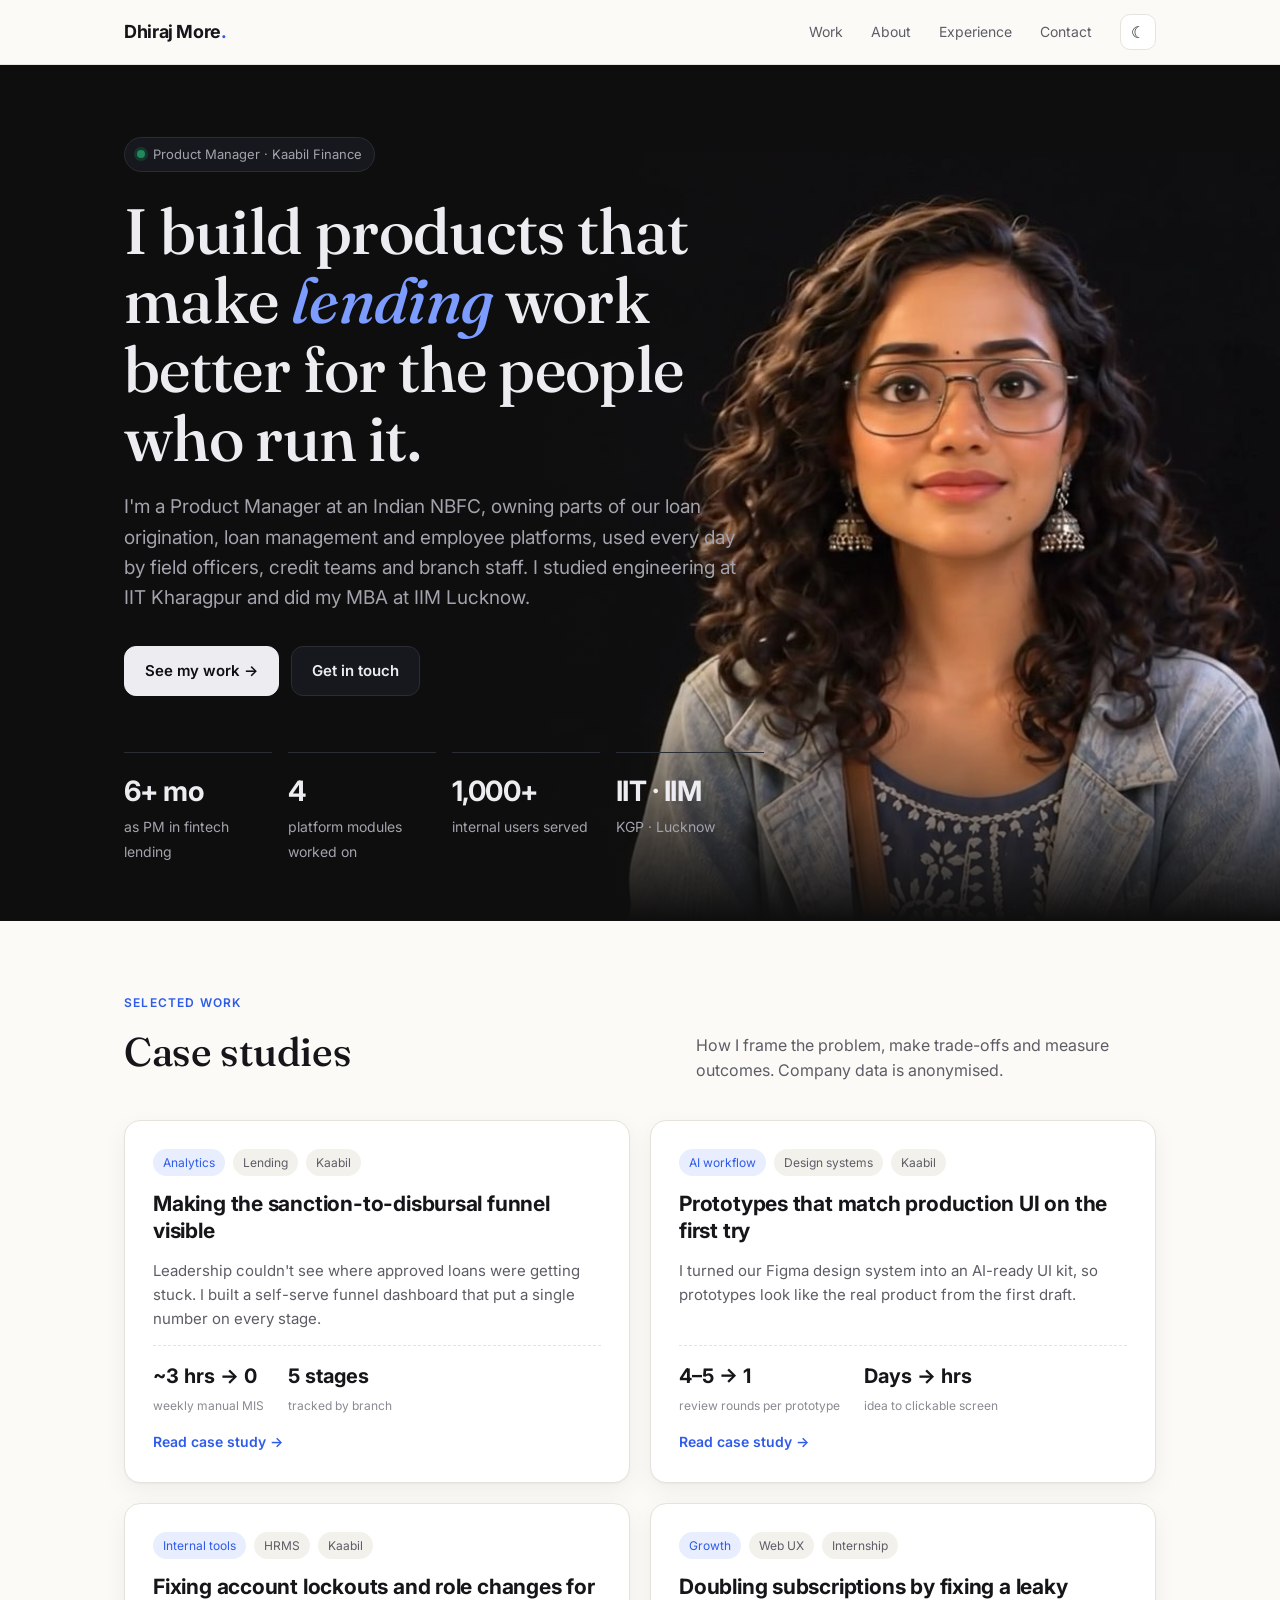
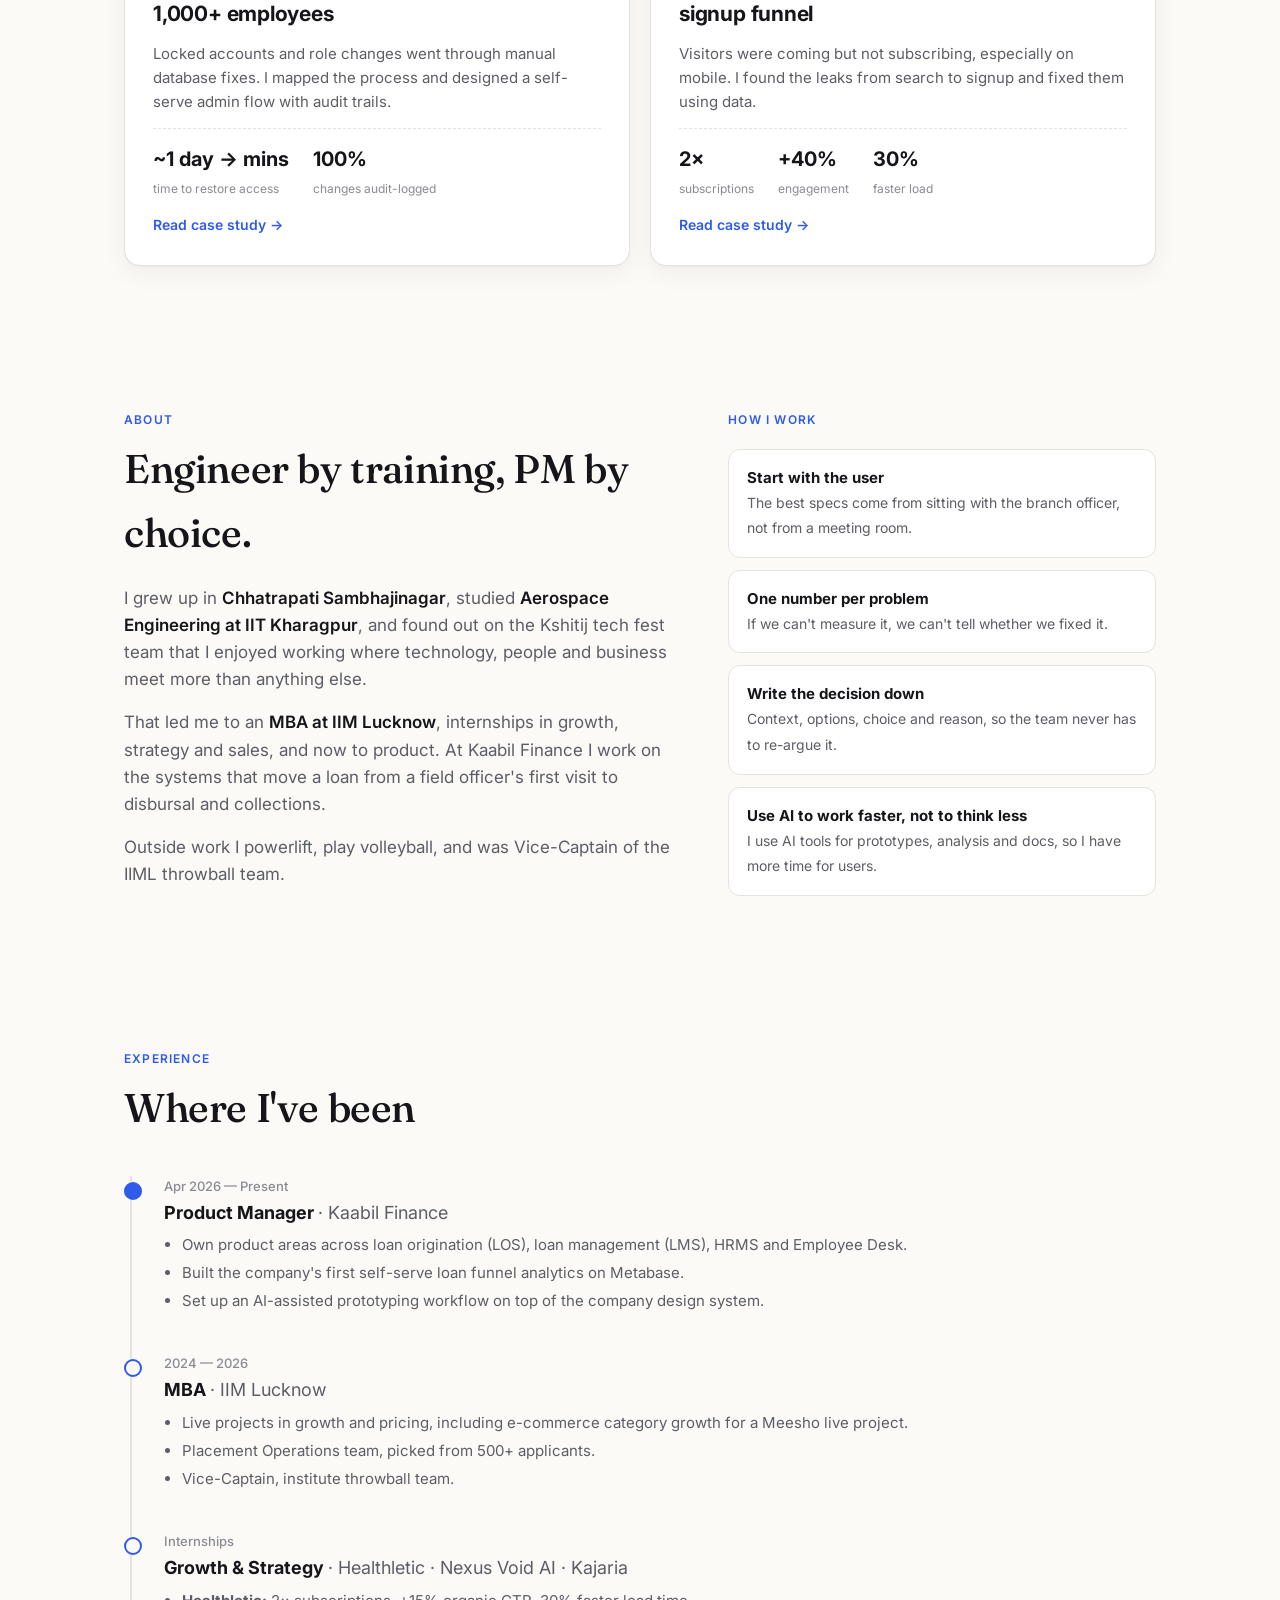
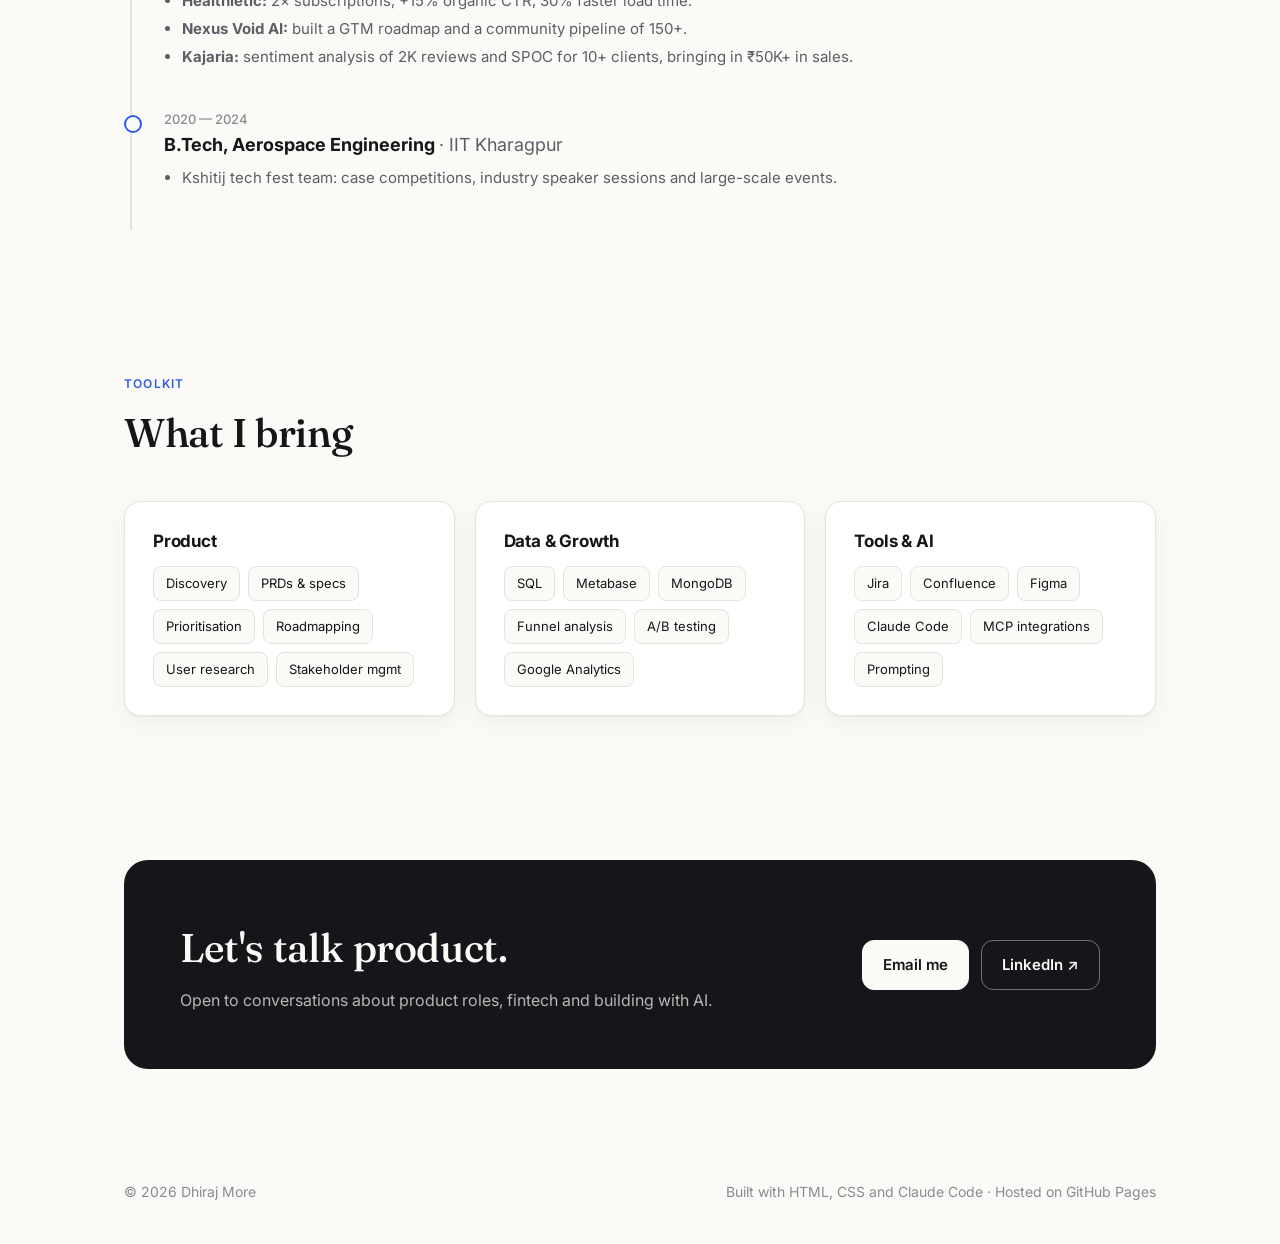
==== commit 3d7c704b: "Revert hero to the previous left-right video frames This reverts commit 46e2fc5.  Co-Authored-By: Cl" ====
--- a/index.html
+++ b/index.html
@@ -29,7 +29,7 @@
   </div>
 </nav>
 
-<header class="hero stage" data-frames="assets/hero/" data-cols="9" data-rows="5">
+<header class="hero stage" data-frames="assets/hero/" data-count="48" data-center="19">
   <div class="stage-bg" aria-hidden="true">
     <canvas id="stage-canvas"></canvas>
     <div class="buddy">
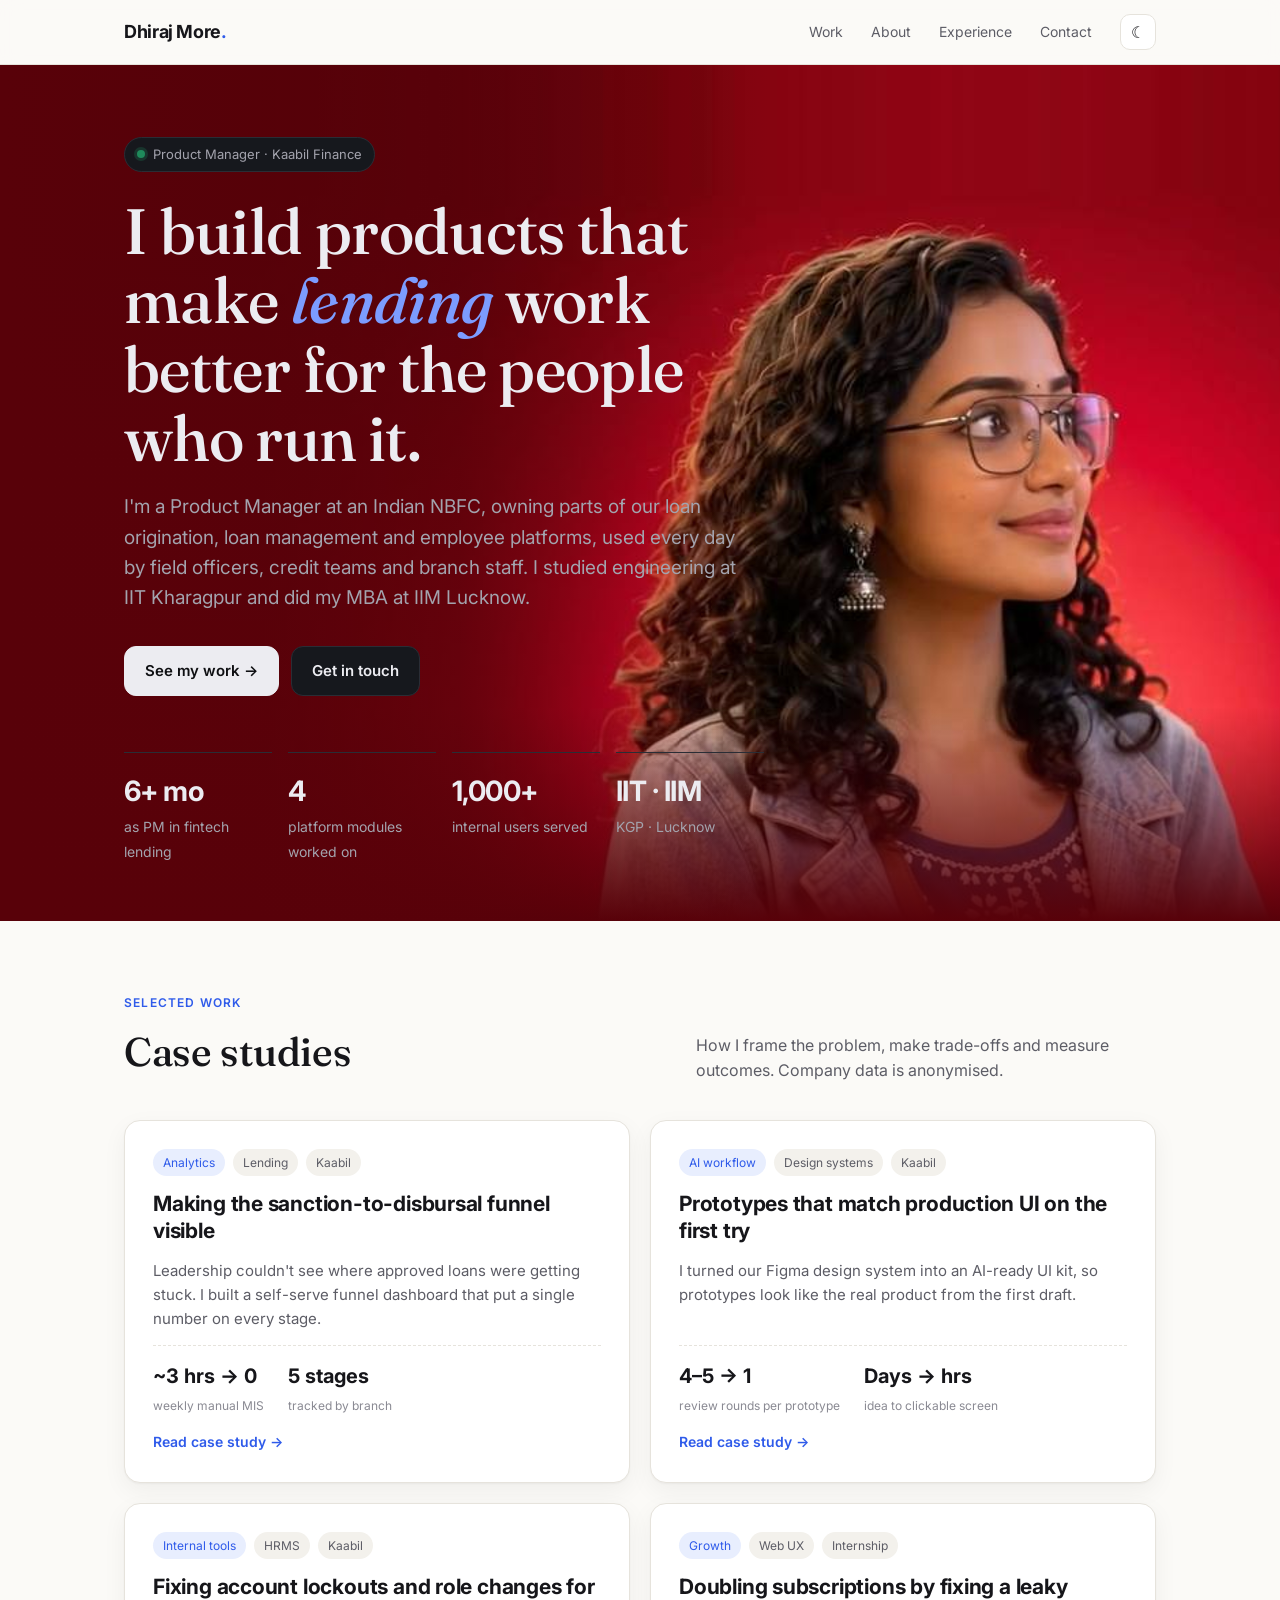
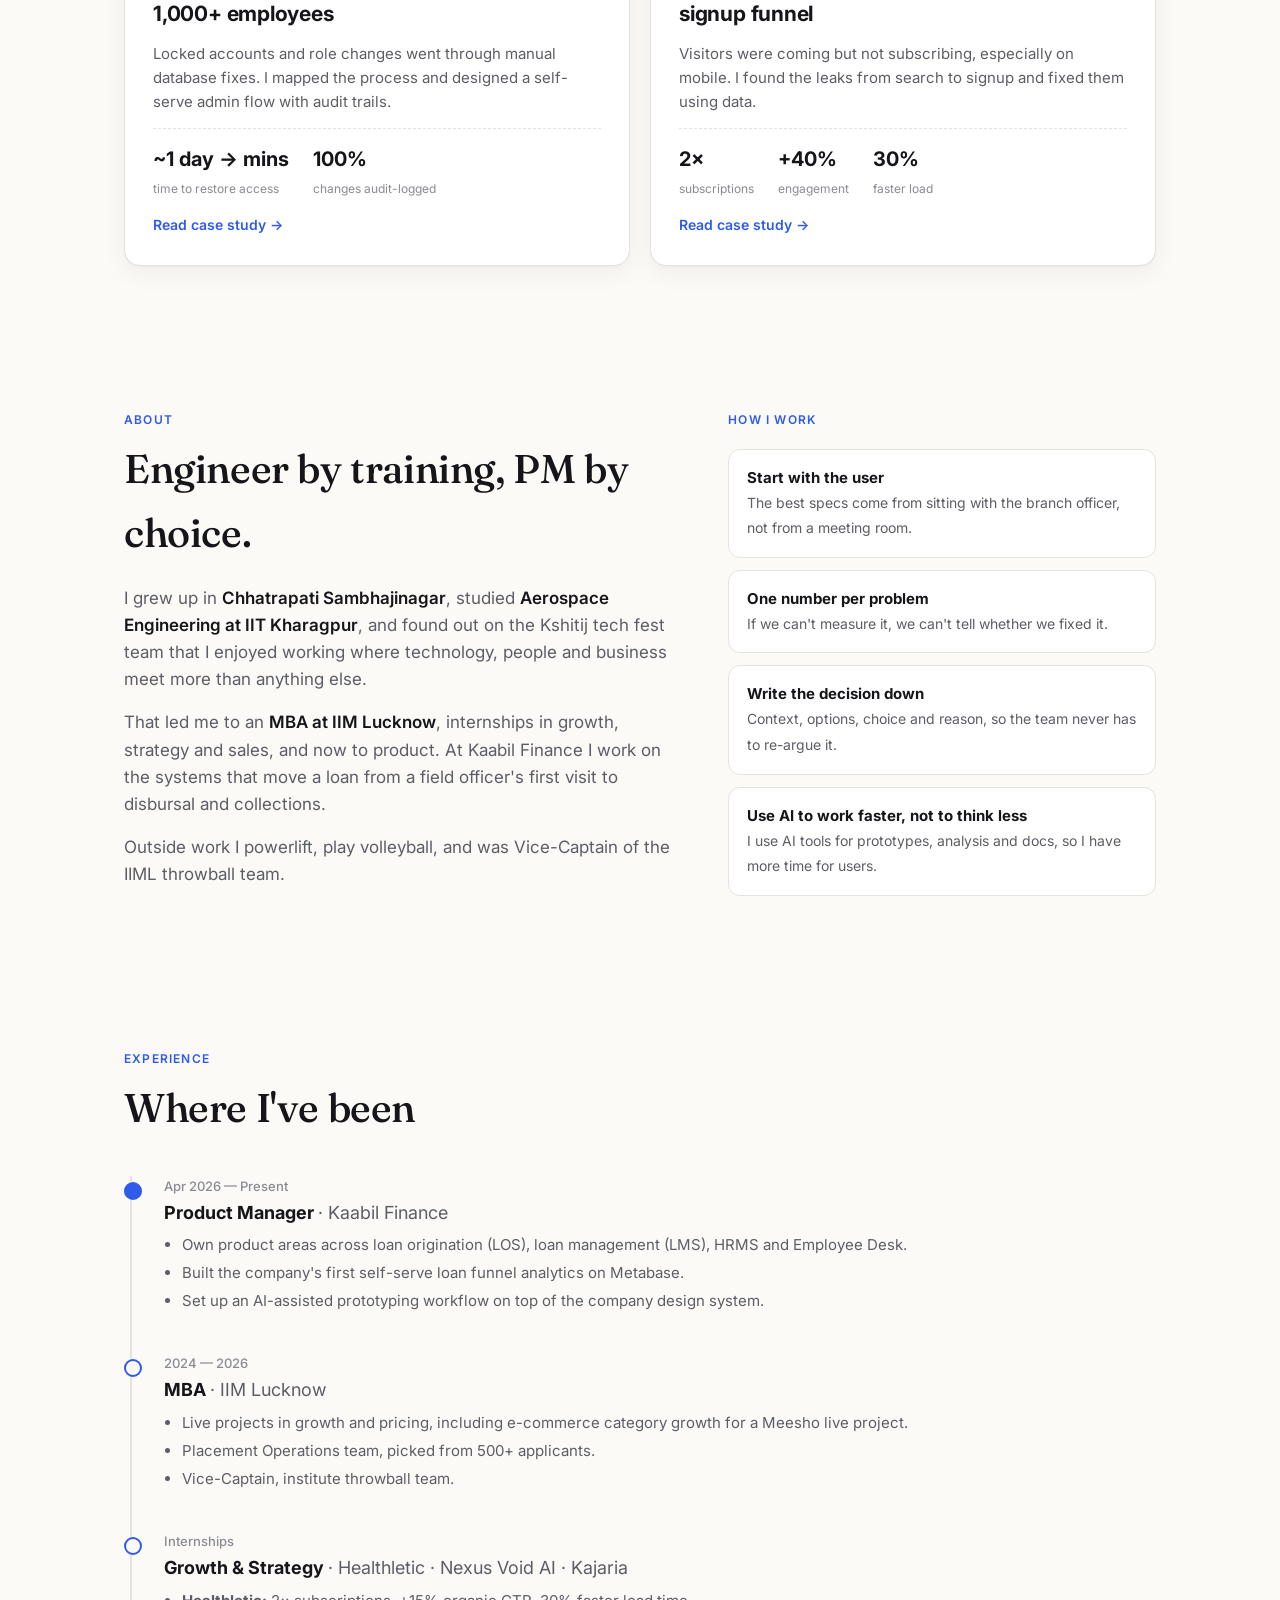
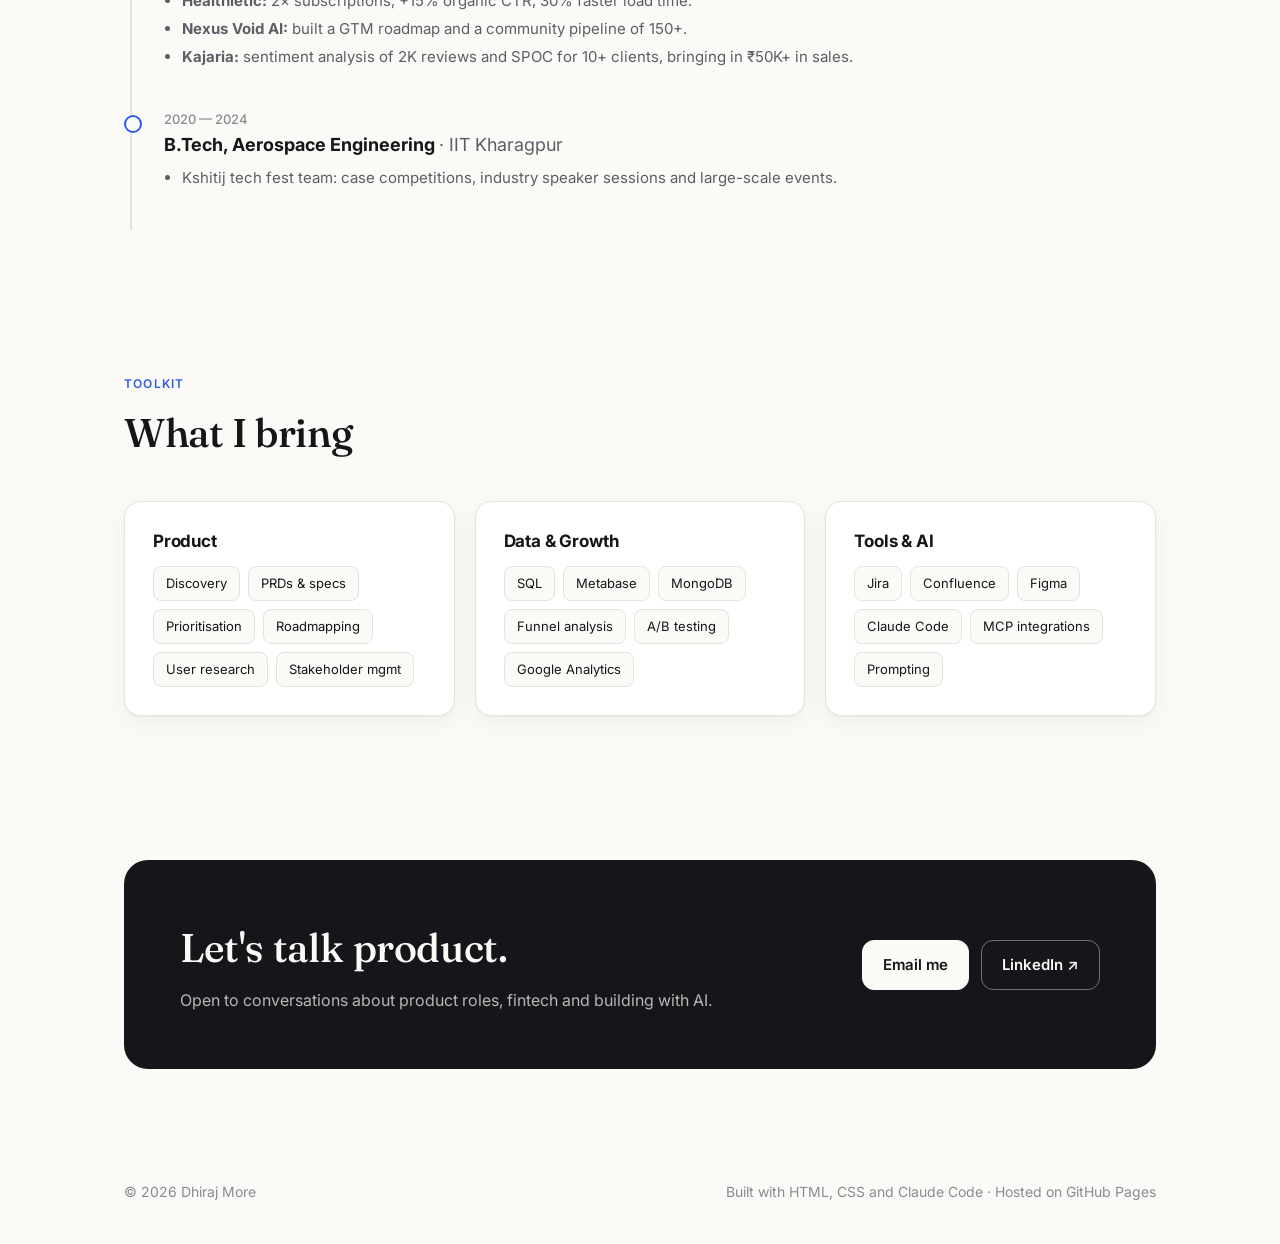
==== commit 21f2c41a: "Hero: character looks in any direction from a measured pose bank 84 frames from four Flow clips (red" ====
--- a/index.html
+++ b/index.html
@@ -29,7 +29,7 @@
   </div>
 </nav>
 
-<header class="hero stage" data-frames="assets/hero/" data-count="48" data-center="19">
+<header class="hero stage" data-frames="assets/hero/">
   <div class="stage-bg" aria-hidden="true">
     <canvas id="stage-canvas"></canvas>
     <div class="buddy">
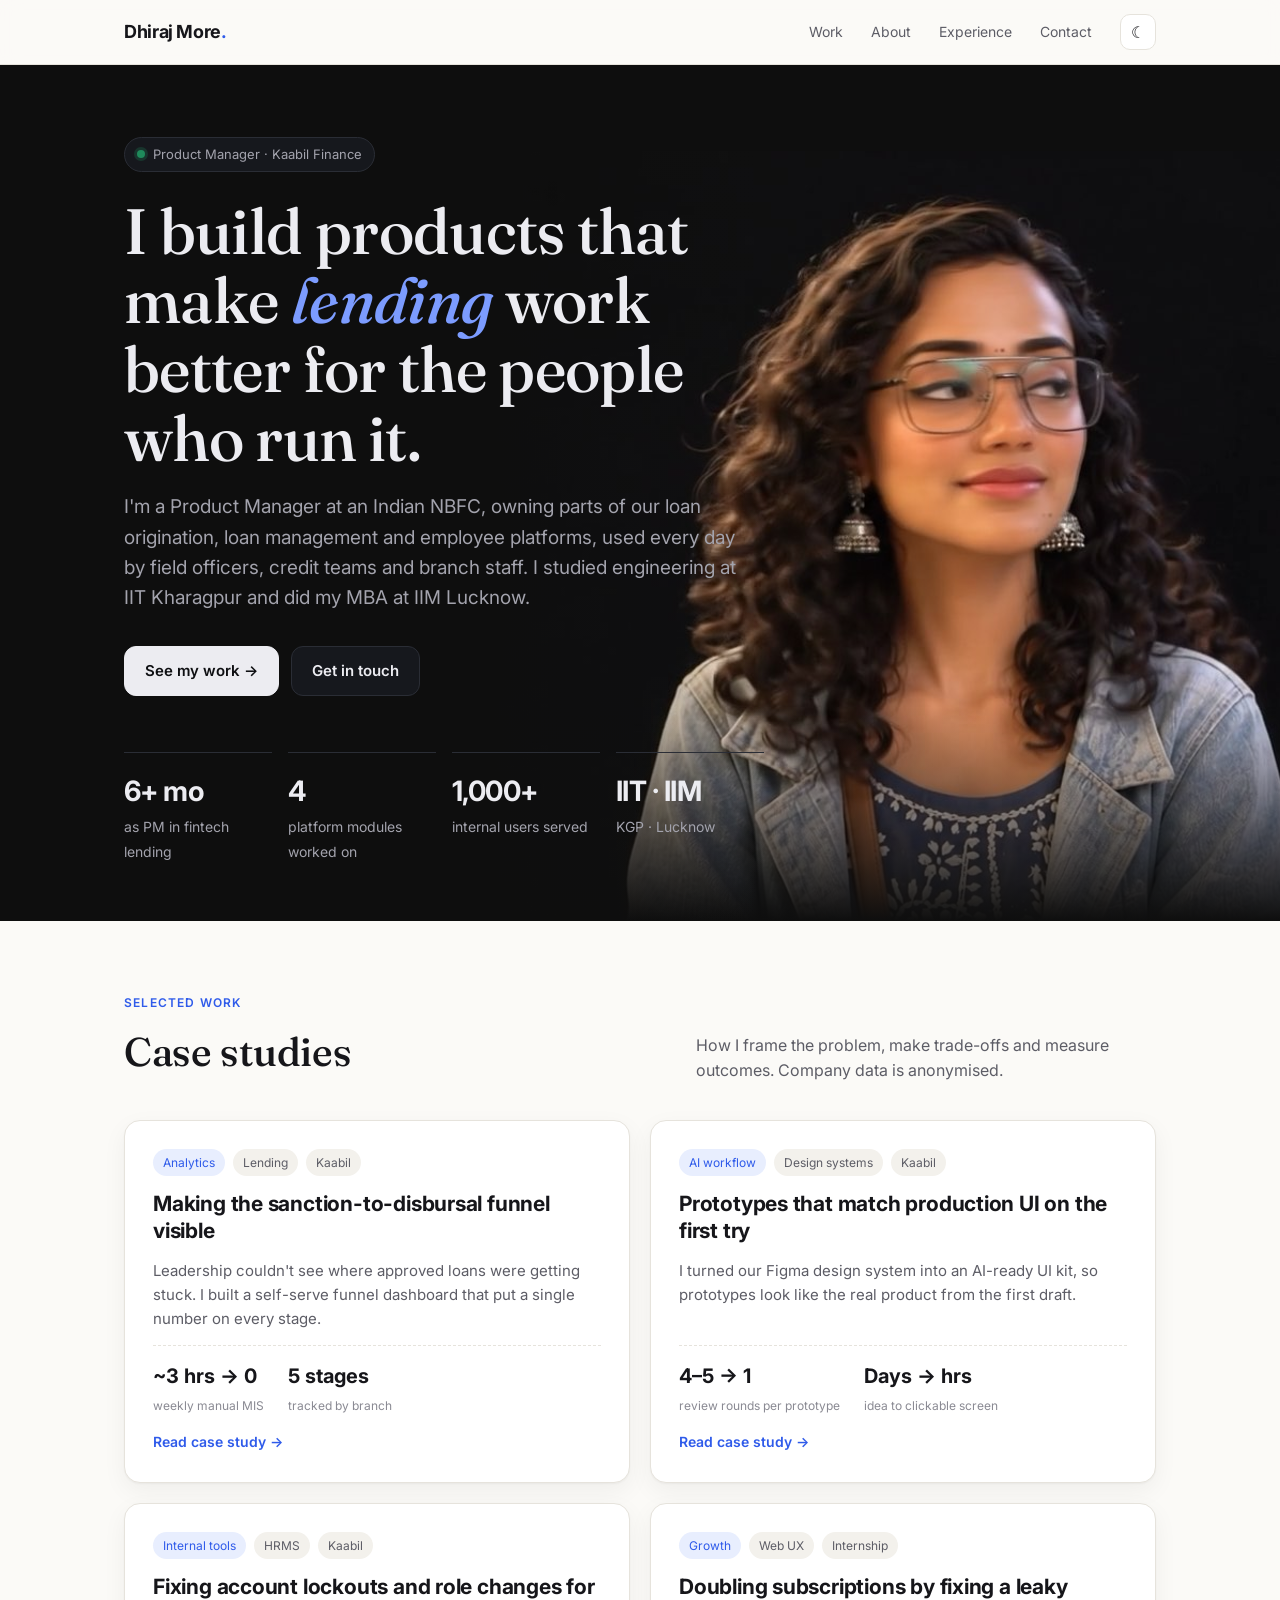
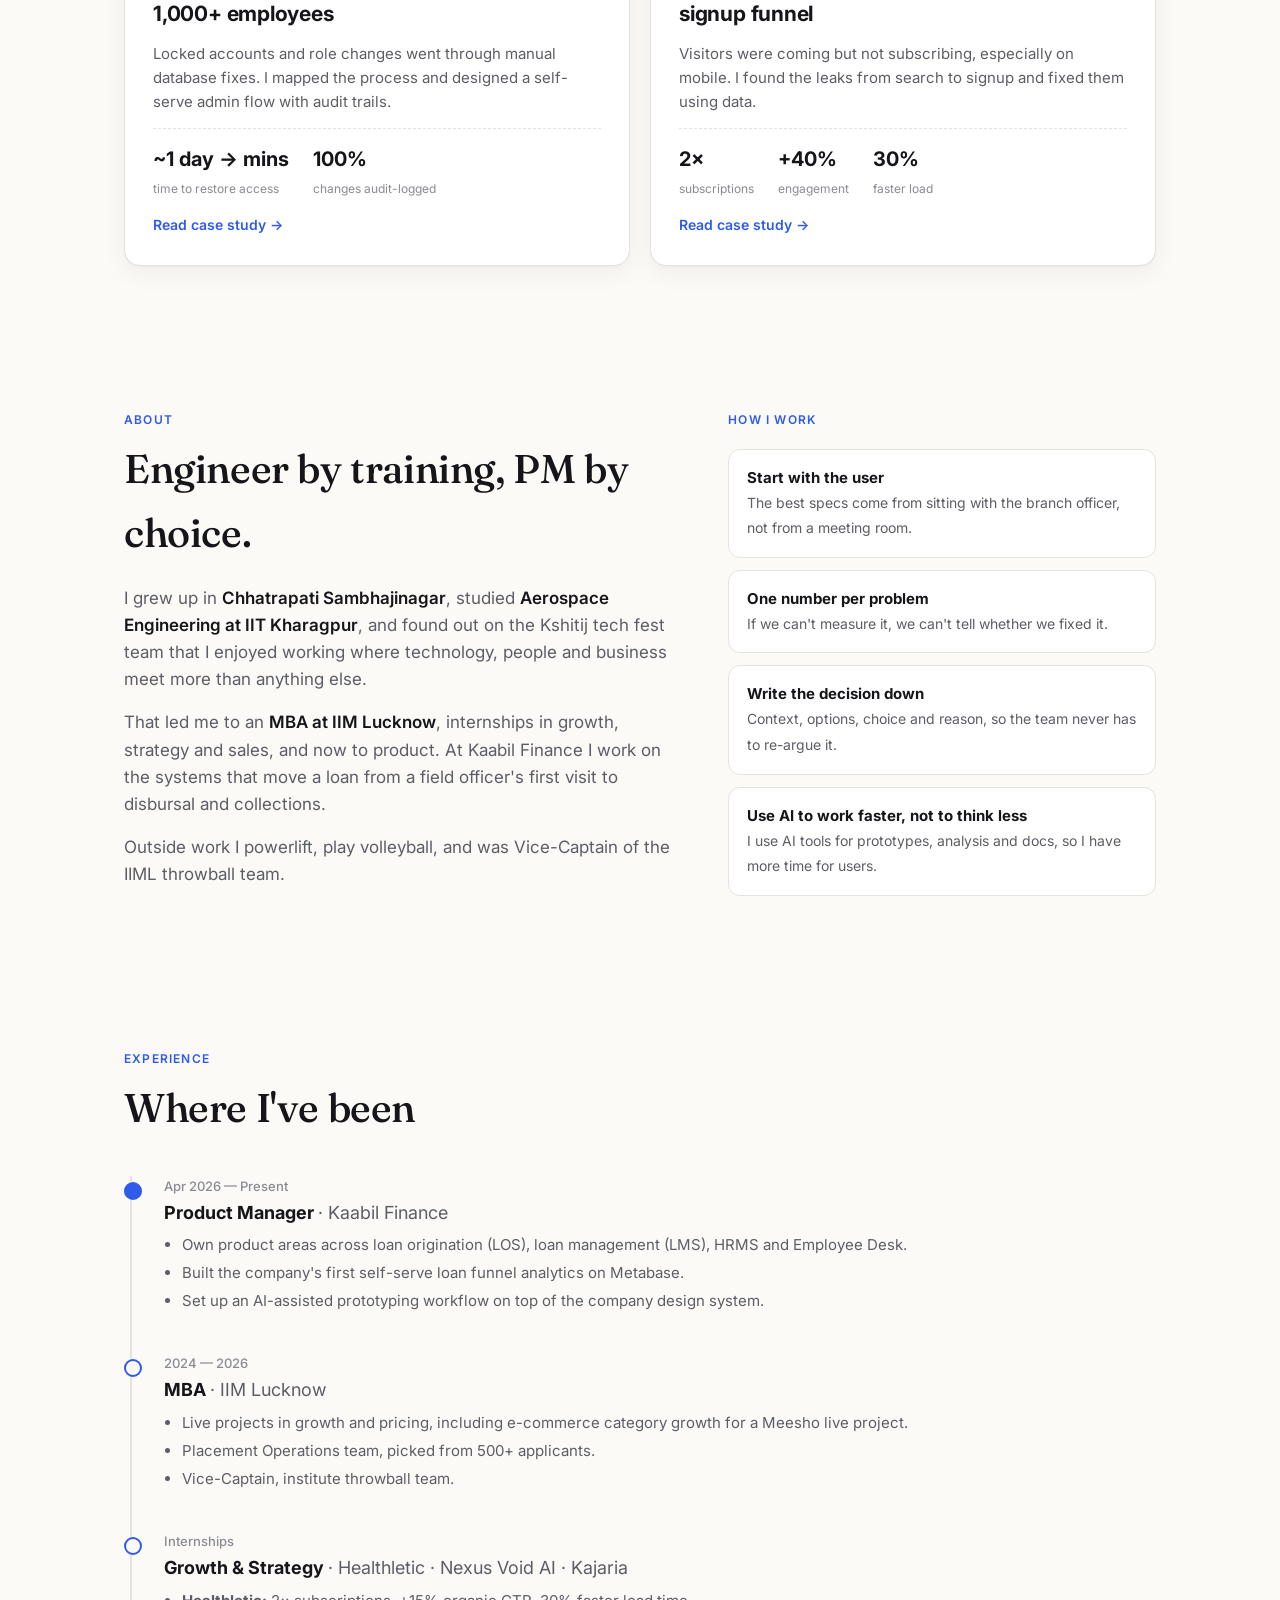
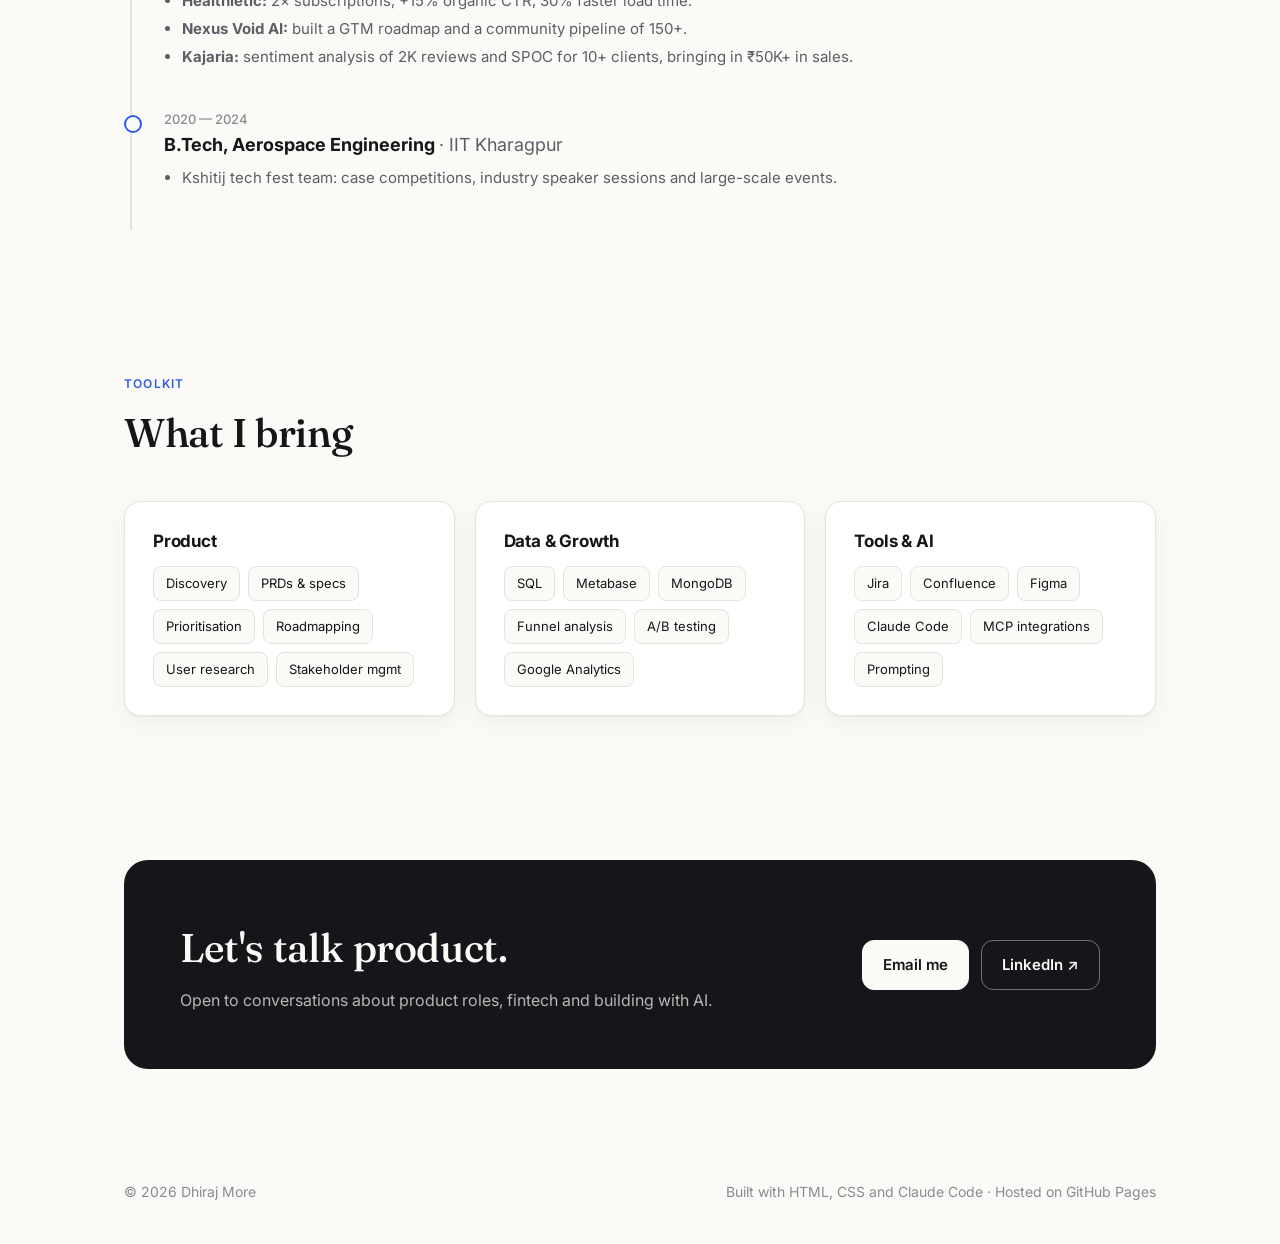
==== commit 6089fcc4: "Revert hero to the previous left-right video frames This reverts commit 21f2c41.  Co-Authored-By: Cl" ====
--- a/index.html
+++ b/index.html
@@ -29,7 +29,7 @@
   </div>
 </nav>
 
-<header class="hero stage" data-frames="assets/hero/">
+<header class="hero stage" data-frames="assets/hero/" data-count="48" data-center="19">
   <div class="stage-bg" aria-hidden="true">
     <canvas id="stage-canvas"></canvas>
     <div class="buddy">
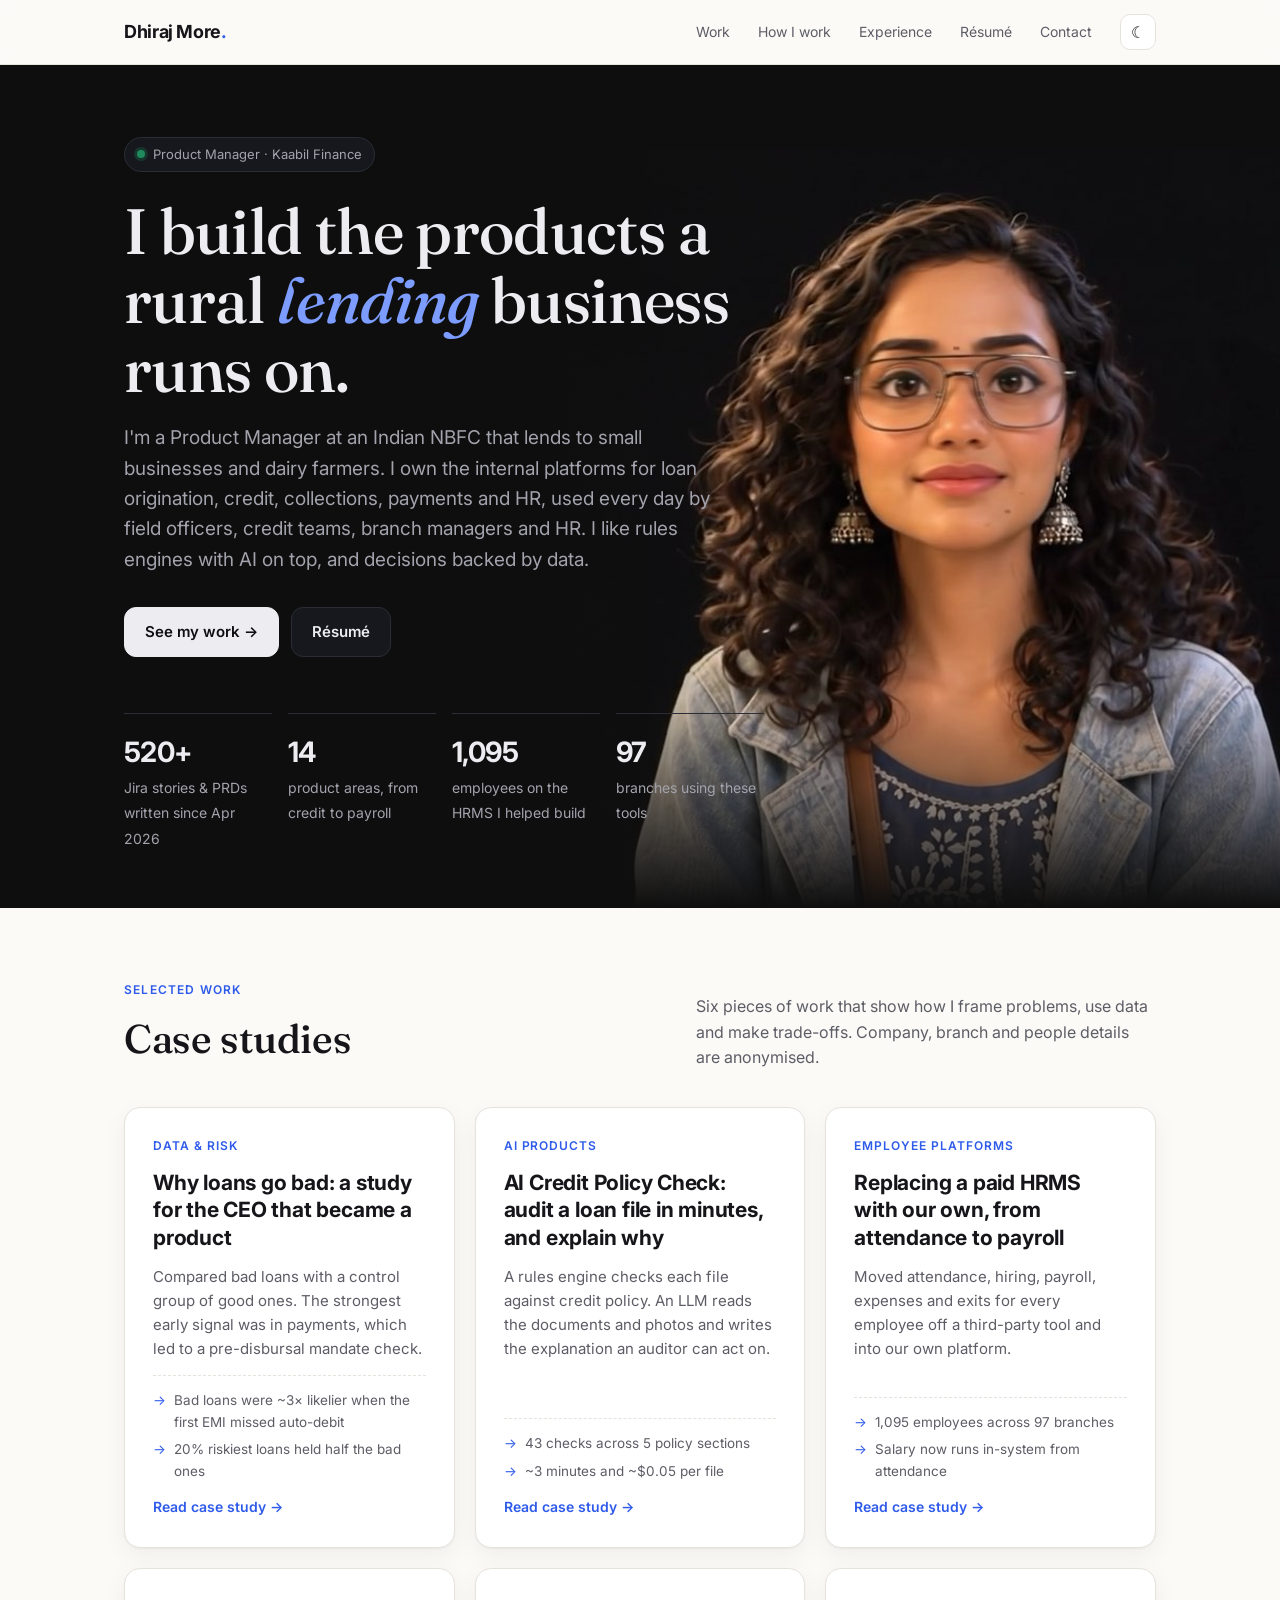
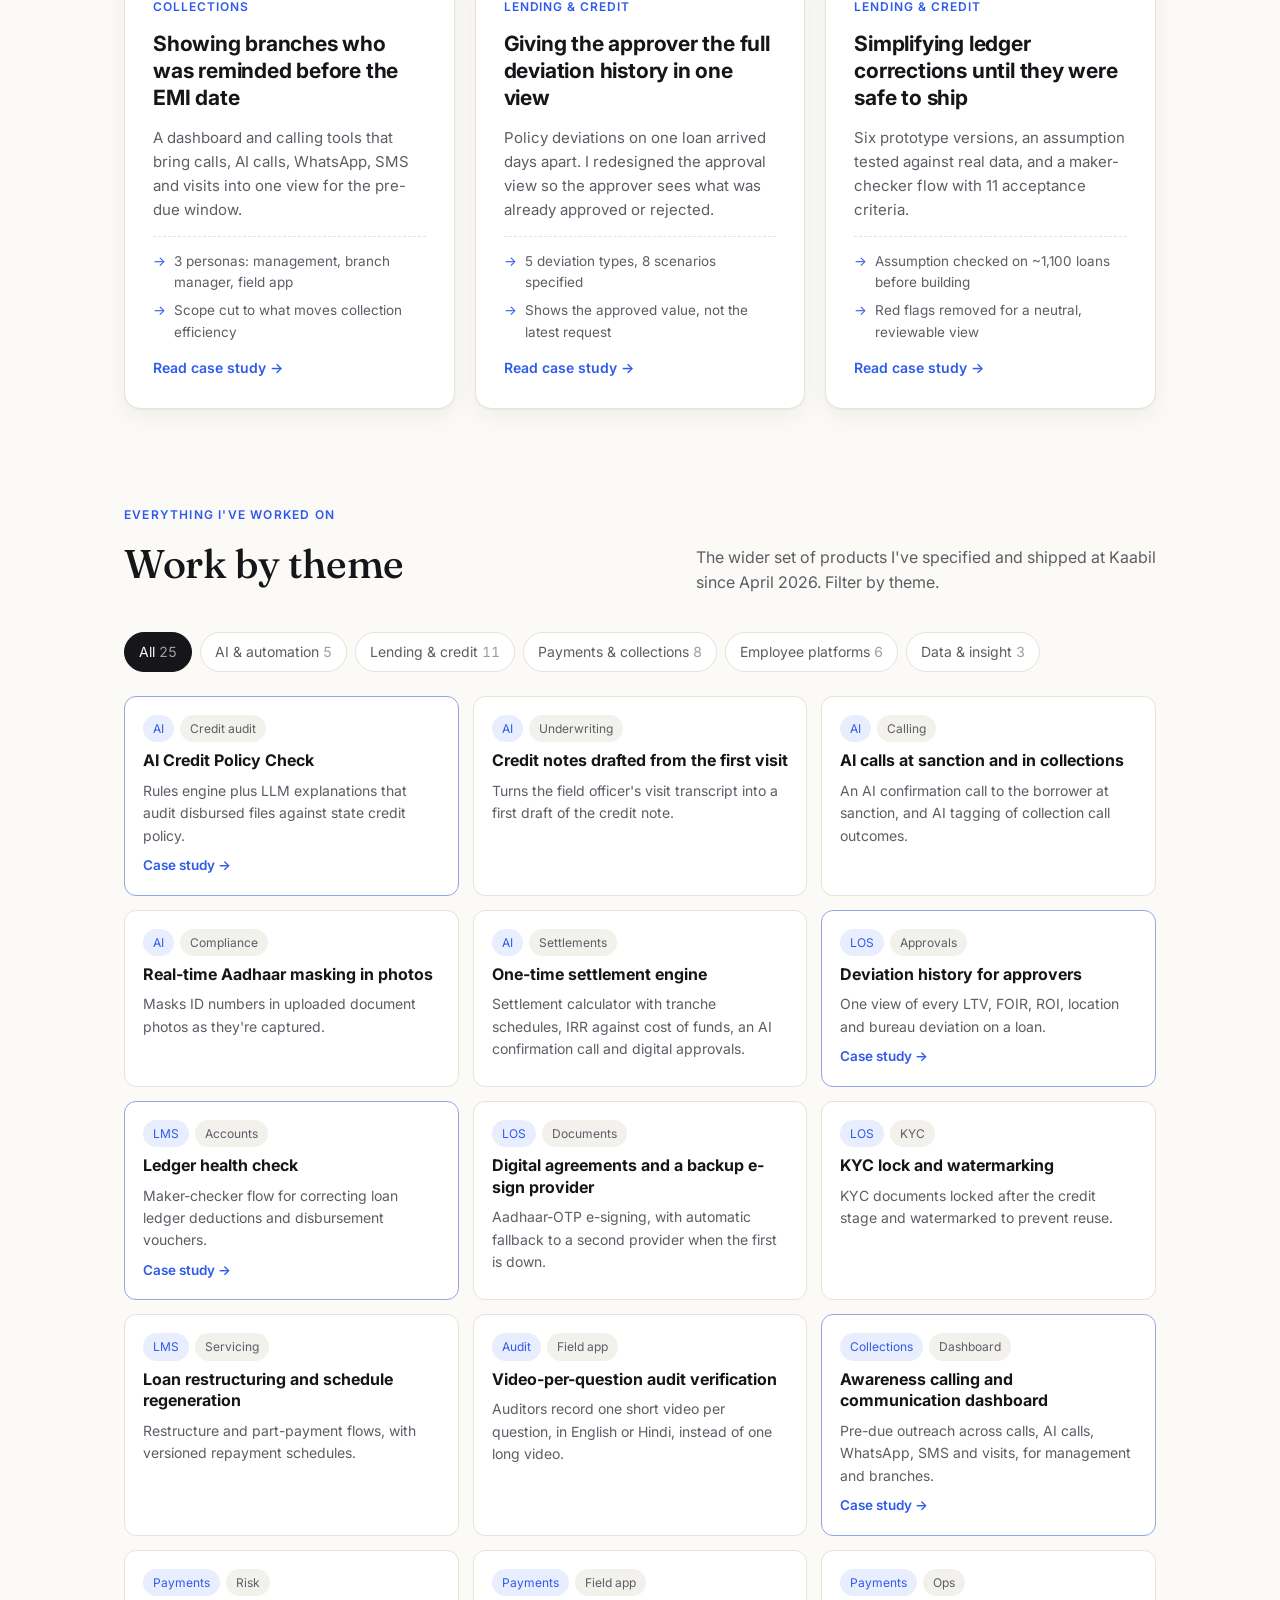
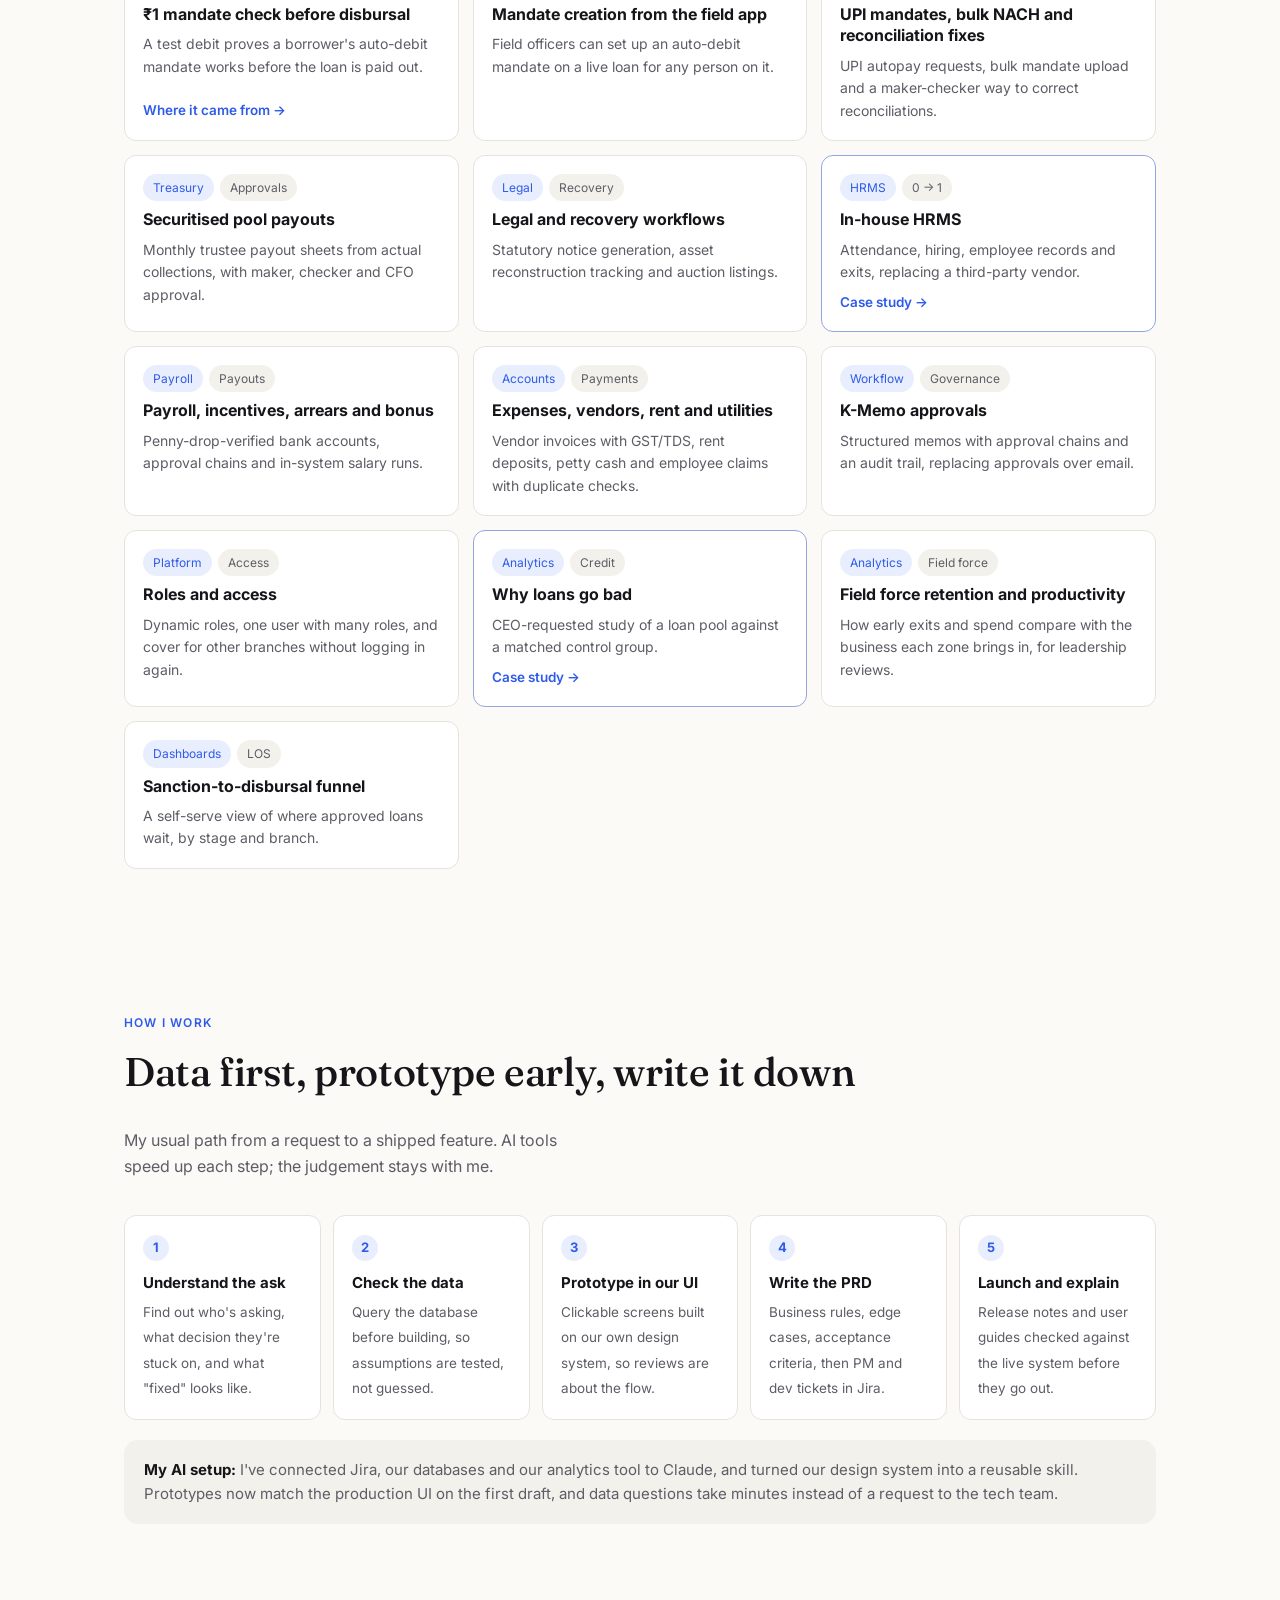
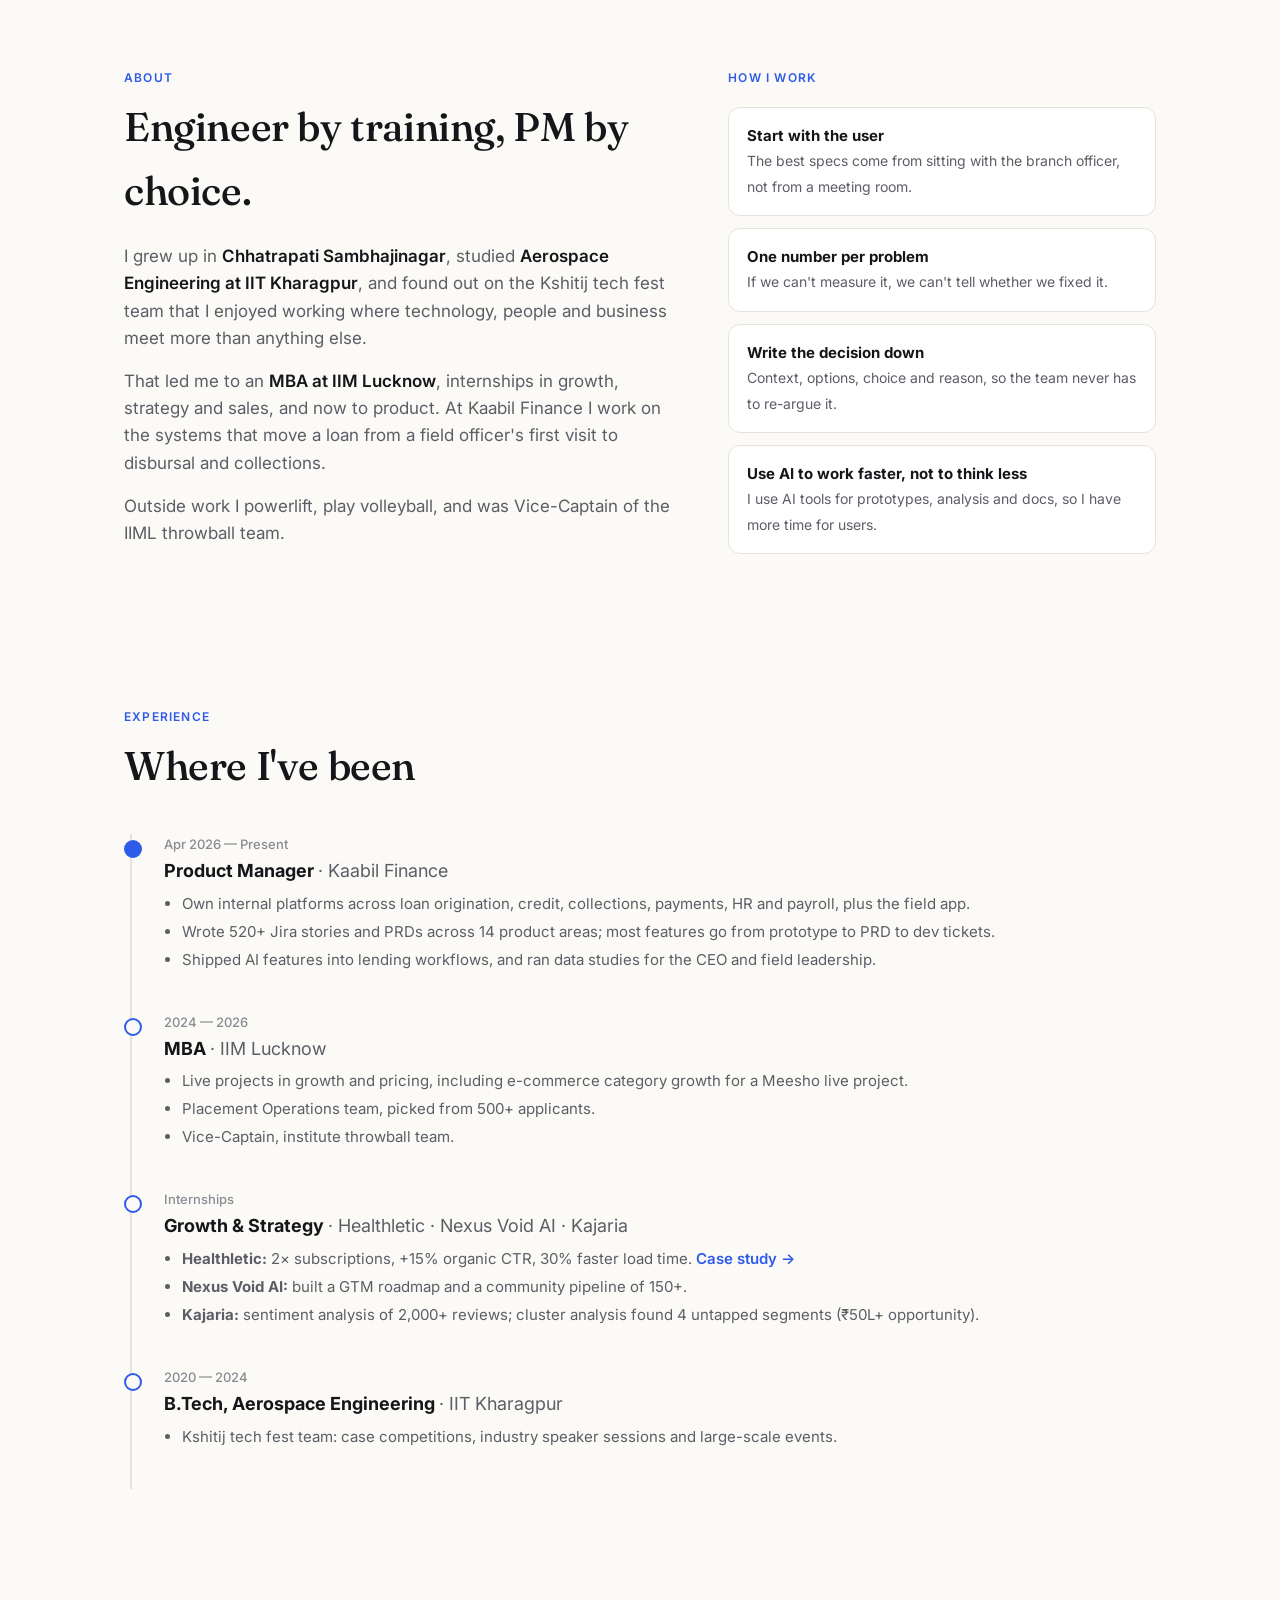
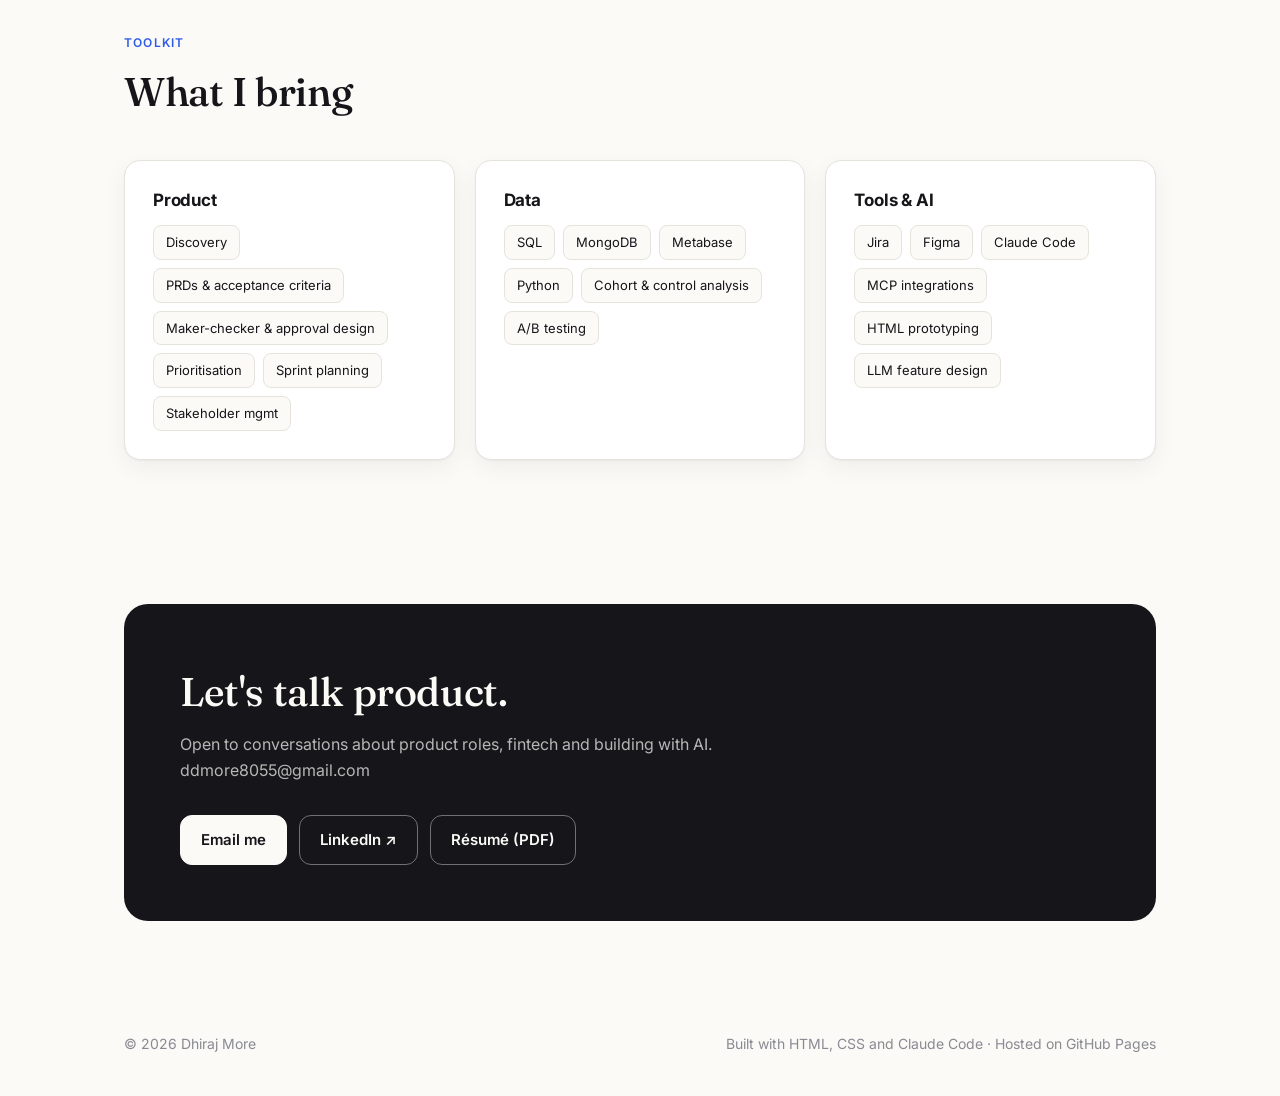
==== commit 9c2dc50e: "Portfolio v2: themed work, six real case studies, résumé, mobile fixes Case studies built from Jira " ====
--- a/index.html
+++ b/index.html
@@ -4,7 +4,7 @@
   <meta charset="utf-8">
   <meta name="viewport" content="width=device-width, initial-scale=1">
   <title>Dhiraj More — Product Manager</title>
-  <meta name="description" content="Dhiraj More is a Product Manager building lending and operations products for an Indian NBFC. IIT Kharagpur, IIM Lucknow.">
+  <meta name="description" content="Dhiraj More is a Product Manager building lending, collections, AI and employee platforms for an Indian NBFC. IIT Kharagpur, IIM Lucknow.">
   <meta property="og:title" content="Dhiraj More — Product Manager">
   <meta property="og:description" content="Case studies on lending platforms, internal tools, analytics and AI-assisted product work.">
   <meta property="og:type" content="website">
@@ -21,8 +21,9 @@
     <a href="#" class="logo">Dhiraj More<span>.</span></a>
     <div class="nav-links">
       <a href="#work">Work</a>
-      <a href="#about">About</a>
+      <a href="#process">How I work</a>
       <a href="#experience">Experience</a>
+      <a href="resume.html" class="keep">Résumé</a>
       <a href="#contact" class="keep">Contact</a>
       <button class="theme-btn" aria-label="Toggle dark mode">☾</button>
     </div>
@@ -73,18 +74,18 @@
   <div class="wrap stage-content">
    <div class="hero-text">
     <span class="eyebrow"><span class="dot"></span> Product Manager · Kaabil Finance</span>
-    <h1 class="serif">I build products that make <em>lending</em> work better for the people who run it.</h1>
-    <p class="lead">I'm a Product Manager at an Indian NBFC, owning parts of our loan origination, loan management and employee platforms, used every day by field officers, credit teams and branch staff. I studied engineering at IIT Kharagpur and did my MBA at IIM Lucknow.</p>
+    <h1 class="serif">I build the products a rural <em>lending</em> business runs on.</h1>
+    <p class="lead">I'm a Product Manager at an Indian NBFC that lends to small businesses and dairy farmers. I own the internal platforms for loan origination, credit, collections, payments and HR, used every day by field officers, credit teams, branch managers and HR. I like rules engines with AI on top, and decisions backed by data.</p>
     <div class="cta-row">
       <a href="#work" class="btn primary">See my work →</a>
-      <a href="#contact" class="btn">Get in touch</a>
+      <a href="resume.html" class="btn">Résumé</a>
     </div>
    </div>
     <div class="stats">
-      <div class="stat"><b>6+ mo</b><span>as PM in fintech lending</span></div>
-      <div class="stat"><b>4</b><span>platform modules worked on</span></div>
-      <div class="stat"><b>1,000+</b><span>internal users served</span></div>
-      <div class="stat"><b>IIT · IIM</b><span>KGP · Lucknow</span></div>
+      <div class="stat"><b>520+</b><span>Jira stories &amp; PRDs written since Apr 2026</span></div>
+      <div class="stat"><b>14</b><span>product areas, from credit to payroll</span></div>
+      <div class="stat"><b>1,095</b><span>employees on the HRMS I helped build</span></div>
+      <div class="stat"><b>97</b><span>branches using these tools</span></div>
     </div>
   </div>
 </header>
@@ -96,55 +97,124 @@
         <div class="label">Selected work</div>
         <h2 class="serif">Case studies</h2>
       </div>
-      <p>How I frame the problem, make trade-offs and measure outcomes. Company data is anonymised.</p>
-    </div>
-
-    <div class="grid">
-      <a href="work/loan-funnel-analytics.html" class="card reveal">
-        <div class="tags"><span class="tag accent">Analytics</span><span class="tag">Lending</span><span class="tag">Kaabil</span></div>
-        <h3>Making the sanction-to-disbursal funnel visible</h3>
-        <p>Leadership couldn't see where approved loans were getting stuck. I built a self-serve funnel dashboard that put a single number on every stage.</p>
-        <div class="metrics">
-          <div><b>~3 hrs → 0</b><span>weekly manual MIS</span></div>
-          <div><b>5 stages</b><span>tracked by branch</span></div>
-        </div>
-        <span class="more">Read case study →</span>
-      </a>
-
-      <a href="work/ai-prototyping.html" class="card reveal">
-        <div class="tags"><span class="tag accent">AI workflow</span><span class="tag">Design systems</span><span class="tag">Kaabil</span></div>
-        <h3>Prototypes that match production UI on the first try</h3>
-        <p>I turned our Figma design system into an AI-ready UI kit, so prototypes look like the real product from the first draft.</p>
-        <div class="metrics">
-          <div><b>4–5 → 1</b><span>review rounds per prototype</span></div>
-          <div><b>Days → hrs</b><span>idea to clickable screen</span></div>
-        </div>
-        <span class="more">Read case study →</span>
-      </a>
-
-      <a href="work/access-role-management.html" class="card reveal">
-        <div class="tags"><span class="tag accent">Internal tools</span><span class="tag">HRMS</span><span class="tag">Kaabil</span></div>
-        <h3>Fixing account lockouts and role changes for 1,000+ employees</h3>
-        <p>Locked accounts and role changes went through manual database fixes. I mapped the process and designed a self-serve admin flow with audit trails.</p>
-        <div class="metrics">
-          <div><b>~1 day → mins</b><span>time to restore access</span></div>
-          <div><b>100%</b><span>changes audit-logged</span></div>
-        </div>
-        <span class="more">Read case study →</span>
-      </a>
-
-      <a href="work/healthletic-growth.html" class="card reveal">
-        <div class="tags"><span class="tag accent">Growth</span><span class="tag">Web UX</span><span class="tag">Internship</span></div>
-        <h3>Doubling subscriptions by fixing a leaky signup funnel</h3>
-        <p>Visitors were coming but not subscribing, especially on mobile. I found the leaks from search to signup and fixed them using data.</p>
-        <div class="metrics">
-          <div><b>2×</b><span>subscriptions</span></div>
-          <div><b>+40%</b><span>engagement</span></div>
-          <div><b>30%</b><span>faster load</span></div>
-        </div>
-        <span class="more">Read case study →</span>
-      </a>
-    </div>
+      <p>Six pieces of work that show how I frame problems, use data and make trade-offs. Company, branch and people details are anonymised.</p>
+    </div>
+
+    <div class="grid three">
+      <a href="work/why-loans-go-bad.html" class="card reveal">
+        <span class="theme">Data &amp; risk</span>
+        <h3>Why loans go bad: a study for the CEO that became a product</h3>
+        <p>Compared bad loans with a control group of good ones. The strongest early signal was in payments, which led to a pre-disbursal mandate check.</p>
+        <ul class="facts"><li>Bad loans were ~3× likelier when the first EMI missed auto-debit</li><li>20% riskiest loans held half the bad ones</li></ul>
+        <span class="more">Read case study →</span>
+      </a>
+      <a href="work/ai-credit-policy-check.html" class="card reveal">
+        <span class="theme">AI products</span>
+        <h3>AI Credit Policy Check: audit a loan file in minutes, and explain why</h3>
+        <p>A rules engine checks each file against credit policy. An LLM reads the documents and photos and writes the explanation an auditor can act on.</p>
+        <ul class="facts"><li>43 checks across 5 policy sections</li><li>~3 minutes and ~$0.05 per file</li></ul>
+        <span class="more">Read case study →</span>
+      </a>
+      <a href="work/in-house-hrms.html" class="card reveal">
+        <span class="theme">Employee platforms</span>
+        <h3>Replacing a paid HRMS with our own, from attendance to payroll</h3>
+        <p>Moved attendance, hiring, payroll, expenses and exits for every employee off a third-party tool and into our own platform.</p>
+        <ul class="facts"><li>1,095 employees across 97 branches</li><li>Salary now runs in-system from attendance</li></ul>
+        <span class="more">Read case study →</span>
+      </a>
+      <a href="work/collections-awareness.html" class="card reveal">
+        <span class="theme">Collections</span>
+        <h3>Showing branches who was reminded before the EMI date</h3>
+        <p>A dashboard and calling tools that bring calls, AI calls, WhatsApp, SMS and visits into one view for the pre-due window.</p>
+        <ul class="facts"><li>3 personas: management, branch manager, field app</li><li>Scope cut to what moves collection efficiency</li></ul>
+        <span class="more">Read case study →</span>
+      </a>
+      <a href="work/deviation-history.html" class="card reveal">
+        <span class="theme">Lending &amp; credit</span>
+        <h3>Giving the approver the full deviation history in one view</h3>
+        <p>Policy deviations on one loan arrived days apart. I redesigned the approval view so the approver sees what was already approved or rejected.</p>
+        <ul class="facts"><li>5 deviation types, 8 scenarios specified</li><li>Shows the approved value, not the latest request</li></ul>
+        <span class="more">Read case study →</span>
+      </a>
+      <a href="work/ledger-health-check.html" class="card reveal">
+        <span class="theme">Lending &amp; credit</span>
+        <h3>Simplifying ledger corrections until they were safe to ship</h3>
+        <p>Six prototype versions, an assumption tested against real data, and a maker-checker flow with 11 acceptance criteria.</p>
+        <ul class="facts"><li>Assumption checked on ~1,100 loans before building</li><li>Red flags removed for a neutral, reviewable view</li></ul>
+        <span class="more">Read case study →</span>
+      </a>
+    </div>
+  </div>
+</section>
+
+<section id="all-work" style="padding-top:24px">
+  <div class="wrap">
+    <div class="sec-head reveal">
+      <div>
+        <div class="label">Everything I've worked on</div>
+        <h2 class="serif">Work by theme</h2>
+      </div>
+      <p>The wider set of products I've specified and shipped at Kaabil since April 2026. Filter by theme.</p>
+    </div>
+    <div class="filters" role="group" aria-label="Filter by theme">
+      <button aria-pressed="true" data-f="all">All</button>
+      <button aria-pressed="false" data-f="ai">AI &amp; automation</button>
+      <button aria-pressed="false" data-f="lending">Lending &amp; credit</button>
+      <button aria-pressed="false" data-f="collections">Payments &amp; collections</button>
+      <button aria-pressed="false" data-f="people">Employee platforms</button>
+      <button aria-pressed="false" data-f="data">Data &amp; insight</button>
+    </div>
+    <div class="worklist">
+      <div class="wi star" data-t="ai lending"><div class="wt"><span class="tag accent">AI</span><span class="tag">Credit audit</span></div><h3>AI Credit Policy Check</h3><p>Rules engine plus LLM explanations that audit disbursed files against state credit policy.</p><a href="work/ai-credit-policy-check.html">Case study →</a></div>
+      <div class="wi" data-t="ai lending"><div class="wt"><span class="tag accent">AI</span><span class="tag">Underwriting</span></div><h3>Credit notes drafted from the first visit</h3><p>Turns the field officer's visit transcript into a first draft of the credit note.</p></div>
+      <div class="wi" data-t="ai collections"><div class="wt"><span class="tag accent">AI</span><span class="tag">Calling</span></div><h3>AI calls at sanction and in collections</h3><p>An AI confirmation call to the borrower at sanction, and AI tagging of collection call outcomes.</p></div>
+      <div class="wi" data-t="ai lending"><div class="wt"><span class="tag accent">AI</span><span class="tag">Compliance</span></div><h3>Real-time Aadhaar masking in photos</h3><p>Masks ID numbers in uploaded document photos as they're captured.</p></div>
+      <div class="wi" data-t="ai collections"><div class="wt"><span class="tag accent">AI</span><span class="tag">Settlements</span></div><h3>One-time settlement engine</h3><p>Settlement calculator with tranche schedules, IRR against cost of funds, an AI confirmation call and digital approvals.</p></div>
+
+      <div class="wi star" data-t="lending"><div class="wt"><span class="tag accent">LOS</span><span class="tag">Approvals</span></div><h3>Deviation history for approvers</h3><p>One view of every LTV, FOIR, ROI, location and bureau deviation on a loan.</p><a href="work/deviation-history.html">Case study →</a></div>
+      <div class="wi star" data-t="lending"><div class="wt"><span class="tag accent">LMS</span><span class="tag">Accounts</span></div><h3>Ledger health check</h3><p>Maker-checker flow for correcting loan ledger deductions and disbursement vouchers.</p><a href="work/ledger-health-check.html">Case study →</a></div>
+      <div class="wi" data-t="lending"><div class="wt"><span class="tag accent">LOS</span><span class="tag">Documents</span></div><h3>Digital agreements and a backup e-sign provider</h3><p>Aadhaar-OTP e-signing, with automatic fallback to a second provider when the first is down.</p></div>
+      <div class="wi" data-t="lending"><div class="wt"><span class="tag accent">LOS</span><span class="tag">KYC</span></div><h3>KYC lock and watermarking</h3><p>KYC documents locked after the credit stage and watermarked to prevent reuse.</p></div>
+      <div class="wi" data-t="lending"><div class="wt"><span class="tag accent">LMS</span><span class="tag">Servicing</span></div><h3>Loan restructuring and schedule regeneration</h3><p>Restructure and part-payment flows, with versioned repayment schedules.</p></div>
+      <div class="wi" data-t="lending"><div class="wt"><span class="tag accent">Audit</span><span class="tag">Field app</span></div><h3>Video-per-question audit verification</h3><p>Auditors record one short video per question, in English or Hindi, instead of one long video.</p></div>
+
+      <div class="wi star" data-t="collections"><div class="wt"><span class="tag accent">Collections</span><span class="tag">Dashboard</span></div><h3>Awareness calling and communication dashboard</h3><p>Pre-due outreach across calls, AI calls, WhatsApp, SMS and visits, for management and branches.</p><a href="work/collections-awareness.html">Case study →</a></div>
+      <div class="wi" data-t="collections lending"><div class="wt"><span class="tag accent">Payments</span><span class="tag">Risk</span></div><h3>₹1 mandate check before disbursal</h3><p>A test debit proves a borrower's auto-debit mandate works before the loan is paid out.</p><a href="work/why-loans-go-bad.html#product">Where it came from →</a></div>
+      <div class="wi" data-t="collections"><div class="wt"><span class="tag accent">Payments</span><span class="tag">Field app</span></div><h3>Mandate creation from the field app</h3><p>Field officers can set up an auto-debit mandate on a live loan for any person on it.</p></div>
+      <div class="wi" data-t="collections"><div class="wt"><span class="tag accent">Payments</span><span class="tag">Ops</span></div><h3>UPI mandates, bulk NACH and reconciliation fixes</h3><p>UPI autopay requests, bulk mandate upload and a maker-checker way to correct reconciliations.</p></div>
+      <div class="wi" data-t="collections"><div class="wt"><span class="tag accent">Treasury</span><span class="tag">Approvals</span></div><h3>Securitised pool payouts</h3><p>Monthly trustee payout sheets from actual collections, with maker, checker and CFO approval.</p></div>
+      <div class="wi" data-t="collections"><div class="wt"><span class="tag accent">Legal</span><span class="tag">Recovery</span></div><h3>Legal and recovery workflows</h3><p>Statutory notice generation, asset reconstruction tracking and auction listings.</p></div>
+
+      <div class="wi star" data-t="people"><div class="wt"><span class="tag accent">HRMS</span><span class="tag">0 → 1</span></div><h3>In-house HRMS</h3><p>Attendance, hiring, employee records and exits, replacing a third-party vendor.</p><a href="work/in-house-hrms.html">Case study →</a></div>
+      <div class="wi" data-t="people"><div class="wt"><span class="tag accent">Payroll</span><span class="tag">Payouts</span></div><h3>Payroll, incentives, arrears and bonus</h3><p>Penny-drop-verified bank accounts, approval chains and in-system salary runs.</p></div>
+      <div class="wi" data-t="people"><div class="wt"><span class="tag accent">Accounts</span><span class="tag">Payments</span></div><h3>Expenses, vendors, rent and utilities</h3><p>Vendor invoices with GST/TDS, rent deposits, petty cash and employee claims with duplicate checks.</p></div>
+      <div class="wi" data-t="people"><div class="wt"><span class="tag accent">Workflow</span><span class="tag">Governance</span></div><h3>K-Memo approvals</h3><p>Structured memos with approval chains and an audit trail, replacing approvals over email.</p></div>
+      <div class="wi" data-t="people"><div class="wt"><span class="tag accent">Platform</span><span class="tag">Access</span></div><h3>Roles and access</h3><p>Dynamic roles, one user with many roles, and cover for other branches without logging in again.</p></div>
+
+      <div class="wi star" data-t="data"><div class="wt"><span class="tag accent">Analytics</span><span class="tag">Credit</span></div><h3>Why loans go bad</h3><p>CEO-requested study of a loan pool against a matched control group.</p><a href="work/why-loans-go-bad.html">Case study →</a></div>
+      <div class="wi" data-t="data people"><div class="wt"><span class="tag accent">Analytics</span><span class="tag">Field force</span></div><h3>Field force retention and productivity</h3><p>How early exits and spend compare with the business each zone brings in, for leadership reviews.</p></div>
+      <div class="wi" data-t="data lending"><div class="wt"><span class="tag accent">Dashboards</span><span class="tag">LOS</span></div><h3>Sanction-to-disbursal funnel</h3><p>A self-serve view of where approved loans wait, by stage and branch.</p></div>
+    </div>
+  </div>
+</section>
+
+<section id="process">
+  <div class="wrap">
+    <div class="sec-head reveal">
+      <div>
+        <div class="label">How I work</div>
+        <h2 class="serif">Data first, prototype early, write it down</h2>
+      </div>
+      <p>My usual path from a request to a shipped feature. AI tools speed up each step; the judgement stays with me.</p>
+    </div>
+    <div class="pipeline reveal">
+      <div class="step"><b>Understand the ask</b><span>Find out who's asking, what decision they're stuck on, and what "fixed" looks like.</span></div>
+      <div class="step"><b>Check the data</b><span>Query the database before building, so assumptions are tested, not guessed.</span></div>
+      <div class="step"><b>Prototype in our UI</b><span>Clickable screens built on our own design system, so reviews are about the flow.</span></div>
+      <div class="step"><b>Write the PRD</b><span>Business rules, edge cases, acceptance criteria, then PM and dev tickets in Jira.</span></div>
+      <div class="step"><b>Launch and explain</b><span>Release notes and user guides checked against the live system before they go out.</span></div>
+    </div>
+    <div class="callout reveal"><b>My AI setup:</b> I've connected Jira, our databases and our analytics tool to Claude, and turned our design system into a reusable skill. Prototypes now match the production UI on the first draft, and data questions take minutes instead of a request to the tech team.</div>
   </div>
 </section>
 
@@ -180,9 +250,9 @@
         <div class="when">Apr 2026 — Present</div>
         <h3>Product Manager <span>· Kaabil Finance</span></h3>
         <ul>
-          <li>Own product areas across loan origination (LOS), loan management (LMS), HRMS and Employee Desk.</li>
-          <li>Built the company's first self-serve loan funnel analytics on Metabase.</li>
-          <li>Set up an AI-assisted prototyping workflow on top of the company design system.</li>
+          <li>Own internal platforms across loan origination, credit, collections, payments, HR and payroll, plus the field app.</li>
+          <li>Wrote 520+ Jira stories and PRDs across 14 product areas; most features go from prototype to PRD to dev tickets.</li>
+          <li>Shipped AI features into lending workflows, and ran data studies for the CEO and field leadership.</li>
         </ul>
       </div>
       <div class="tl-item">
@@ -196,11 +266,11 @@
       </div>
       <div class="tl-item">
         <div class="when">Internships</div>
-        <h3>Growth & Strategy <span>· Healthletic · Nexus Void AI · Kajaria</span></h3>
+        <h3>Growth &amp; Strategy <span>· Healthletic · Nexus Void AI · Kajaria</span></h3>
         <ul>
-          <li><b>Healthletic:</b> 2× subscriptions, +15% organic CTR, 30% faster load time.</li>
+          <li><b>Healthletic:</b> 2× subscriptions, +15% organic CTR, 30% faster load time. <a href="work/healthletic-growth.html" style="color:var(--accent);font-weight:600">Case study →</a></li>
           <li><b>Nexus Void AI:</b> built a GTM roadmap and a community pipeline of 150+.</li>
-          <li><b>Kajaria:</b> sentiment analysis of 2K reviews and SPOC for 10+ clients, bringing in ₹50K+ in sales.</li>
+          <li><b>Kajaria:</b> sentiment analysis of 2,000+ reviews; cluster analysis found 4 untapped segments (₹50L+ opportunity).</li>
         </ul>
       </div>
       <div class="tl-item">
@@ -225,15 +295,15 @@
     <div class="skills">
       <div class="card reveal">
         <h3>Product</h3>
-        <div class="chips"><span class="chip">Discovery</span><span class="chip">PRDs & specs</span><span class="chip">Prioritisation</span><span class="chip">Roadmapping</span><span class="chip">User research</span><span class="chip">Stakeholder mgmt</span></div>
+        <div class="chips"><span class="chip">Discovery</span><span class="chip">PRDs &amp; acceptance criteria</span><span class="chip">Maker-checker &amp; approval design</span><span class="chip">Prioritisation</span><span class="chip">Sprint planning</span><span class="chip">Stakeholder mgmt</span></div>
       </div>
       <div class="card reveal">
-        <h3>Data & Growth</h3>
-        <div class="chips"><span class="chip">SQL</span><span class="chip">Metabase</span><span class="chip">MongoDB</span><span class="chip">Funnel analysis</span><span class="chip">A/B testing</span><span class="chip">Google Analytics</span></div>
+        <h3>Data</h3>
+        <div class="chips"><span class="chip">SQL</span><span class="chip">MongoDB</span><span class="chip">Metabase</span><span class="chip">Python</span><span class="chip">Cohort &amp; control analysis</span><span class="chip">A/B testing</span></div>
       </div>
       <div class="card reveal">
         <h3>Tools & AI</h3>
-        <div class="chips"><span class="chip">Jira</span><span class="chip">Confluence</span><span class="chip">Figma</span><span class="chip">Claude Code</span><span class="chip">MCP integrations</span><span class="chip">Prompting</span></div>
+        <div class="chips"><span class="chip">Jira</span><span class="chip">Figma</span><span class="chip">Claude Code</span><span class="chip">MCP integrations</span><span class="chip">HTML prototyping</span><span class="chip">LLM feature design</span></div>
       </div>
     </div>
   </div>
@@ -244,11 +314,12 @@
     <div class="contact reveal">
       <div>
         <h2 class="serif">Let's talk product.</h2>
-        <p>Open to conversations about product roles, fintech and building with AI.</p>
+        <p>Open to conversations about product roles, fintech and building with AI.<br>ddmore8055@gmail.com</p>
       </div>
       <div class="cta-row" style="margin-top:0">
         <a href="mailto:ddmore8055@gmail.com" class="btn">Email me</a>
         <a href="https://www.linkedin.com/in/dhiraj-more-75171a199" target="_blank" rel="noopener" class="btn ghost">LinkedIn ↗</a>
+        <a href="assets/Dhiraj_More_Resume.pdf" class="btn ghost" download>Résumé (PDF)</a>
       </div>
     </div>
   </div>
--- a/styles.css
+++ b/styles.css
@@ -244,8 +244,61 @@
 .stage .stats { margin-top: 56px; max-width: 640px; }
 @media (max-width: 860px) {
   .hero.stage { min-height: 0; display: block; padding: 48px 0 380px; }
-  .hero.stage[data-frames] { padding-bottom: 420px; }
+  .hero.stage[data-frames] { padding-bottom: 400px; }
+  .stage .stats { margin-top: 36px; }
   .stage .buddy { height: 400px; right: 50%; transform: translateX(50%); }
-  .stage-fade { background: linear-gradient(180deg, var(--bg) 0%, var(--bg) 55%, color-mix(in srgb, var(--bg) 60%, transparent) 68%, transparent 80%),
+  .stage-fade { background: linear-gradient(180deg, var(--bg) 0%, var(--bg) 62%, color-mix(in srgb, var(--bg) 60%, transparent) 72%, transparent 84%),
                 linear-gradient(0deg, var(--bg) 0%, transparent 12%); }
 }
+
+/* Featured case studies: 3-up on desktop */
+.grid.three { grid-template-columns: repeat(3, 1fr); }
+.card .theme { font-size: 12px; font-weight: 600; letter-spacing: .08em; text-transform: uppercase; color: var(--accent); }
+.card .facts { list-style: none; display: flex; flex-direction: column; gap: 6px; margin-top: auto; padding-top: 14px; border-top: 1px dashed var(--line); }
+.card .facts li { font-size: 13.5px; color: var(--muted); display: flex; gap: 8px; }
+.card .facts li::before { content: "→"; color: var(--accent); }
+
+/* All work, filterable by theme */
+.filters { display: flex; gap: 8px; flex-wrap: wrap; margin-bottom: 24px; }
+.filters button { font: inherit; font-size: 14px; padding: 8px 14px; border-radius: 99px; border: 1px solid var(--line); background: var(--surface); color: var(--muted); cursor: pointer; }
+.filters button:hover { color: var(--text); border-color: var(--faint); }
+.filters button[aria-pressed="true"] { background: var(--text); color: var(--bg); border-color: var(--text); }
+.filters button span { opacity: .6; margin-left: 4px; font-variant-numeric: tabular-nums; }
+.worklist { display: grid; grid-template-columns: repeat(3, 1fr); gap: 14px; }
+.wi { background: var(--surface); border: 1px solid var(--line); border-radius: 12px; padding: 18px; display: flex; flex-direction: column; gap: 8px; }
+.wi[hidden] { display: none; }
+.wi .wt { display: flex; gap: 6px; flex-wrap: wrap; }
+.wi h3 { font-size: 16px; line-height: 1.35; }
+.wi p { font-size: 14px; color: var(--muted); }
+.wi a { font-size: 13.5px; font-weight: 600; color: var(--accent); margin-top: auto; }
+.wi.star { border-color: color-mix(in srgb, var(--accent) 45%, var(--line)); }
+
+/* How I work: the pipeline */
+.pipeline { display: grid; grid-template-columns: repeat(5, 1fr); gap: 12px; counter-reset: step; }
+.step { background: var(--surface); border: 1px solid var(--line); border-radius: 12px; padding: 18px; position: relative; }
+.step::before { counter-increment: step; content: counter(step); display: inline-grid; place-items: center; width: 26px; height: 26px; border-radius: 50%; background: var(--accent-soft); color: var(--accent); font-weight: 700; font-size: 13px; margin-bottom: 10px; }
+.step b { display: block; font-size: 15px; margin-bottom: 4px; }
+.step span { font-size: 13.5px; color: var(--muted); }
+.callout { margin-top: 20px; background: var(--surface-2); border-radius: 14px; padding: 18px 20px; color: var(--muted); font-size: 15px; }
+.callout b { color: var(--text); }
+
+@media (max-width: 1000px) {
+  .grid.three { grid-template-columns: repeat(2, 1fr); }
+  .worklist { grid-template-columns: repeat(2, 1fr); }
+  .pipeline { grid-template-columns: repeat(2, 1fr); }
+}
+@media (max-width: 640px) {
+  .grid.three, .worklist, .pipeline { grid-template-columns: 1fr; }
+  .filters { flex-wrap: nowrap; overflow-x: auto; margin-inline: -16px; padding: 0 16px 4px; scrollbar-width: none; }
+  .filters button { flex: none; }
+  .hero h1 { font-size: clamp(32px, 9vw, 40px); }
+  .hero p.lead { font-size: 17px; }
+  .stats { gap: 12px; margin-top: 40px; }
+  .stat b { font-size: 24px; }
+  .contact { padding: 32px 22px; border-radius: 18px; }
+  .meta { grid-template-columns: 1fr 1fr; gap: 14px; }
+  .cs-body p, .cs-body li { font-size: 16px; }
+  .cs-body h2 { font-size: 24px; margin-top: 44px; }
+  .impact b { font-size: 28px; }
+  section { padding: 56px 0; }
+}
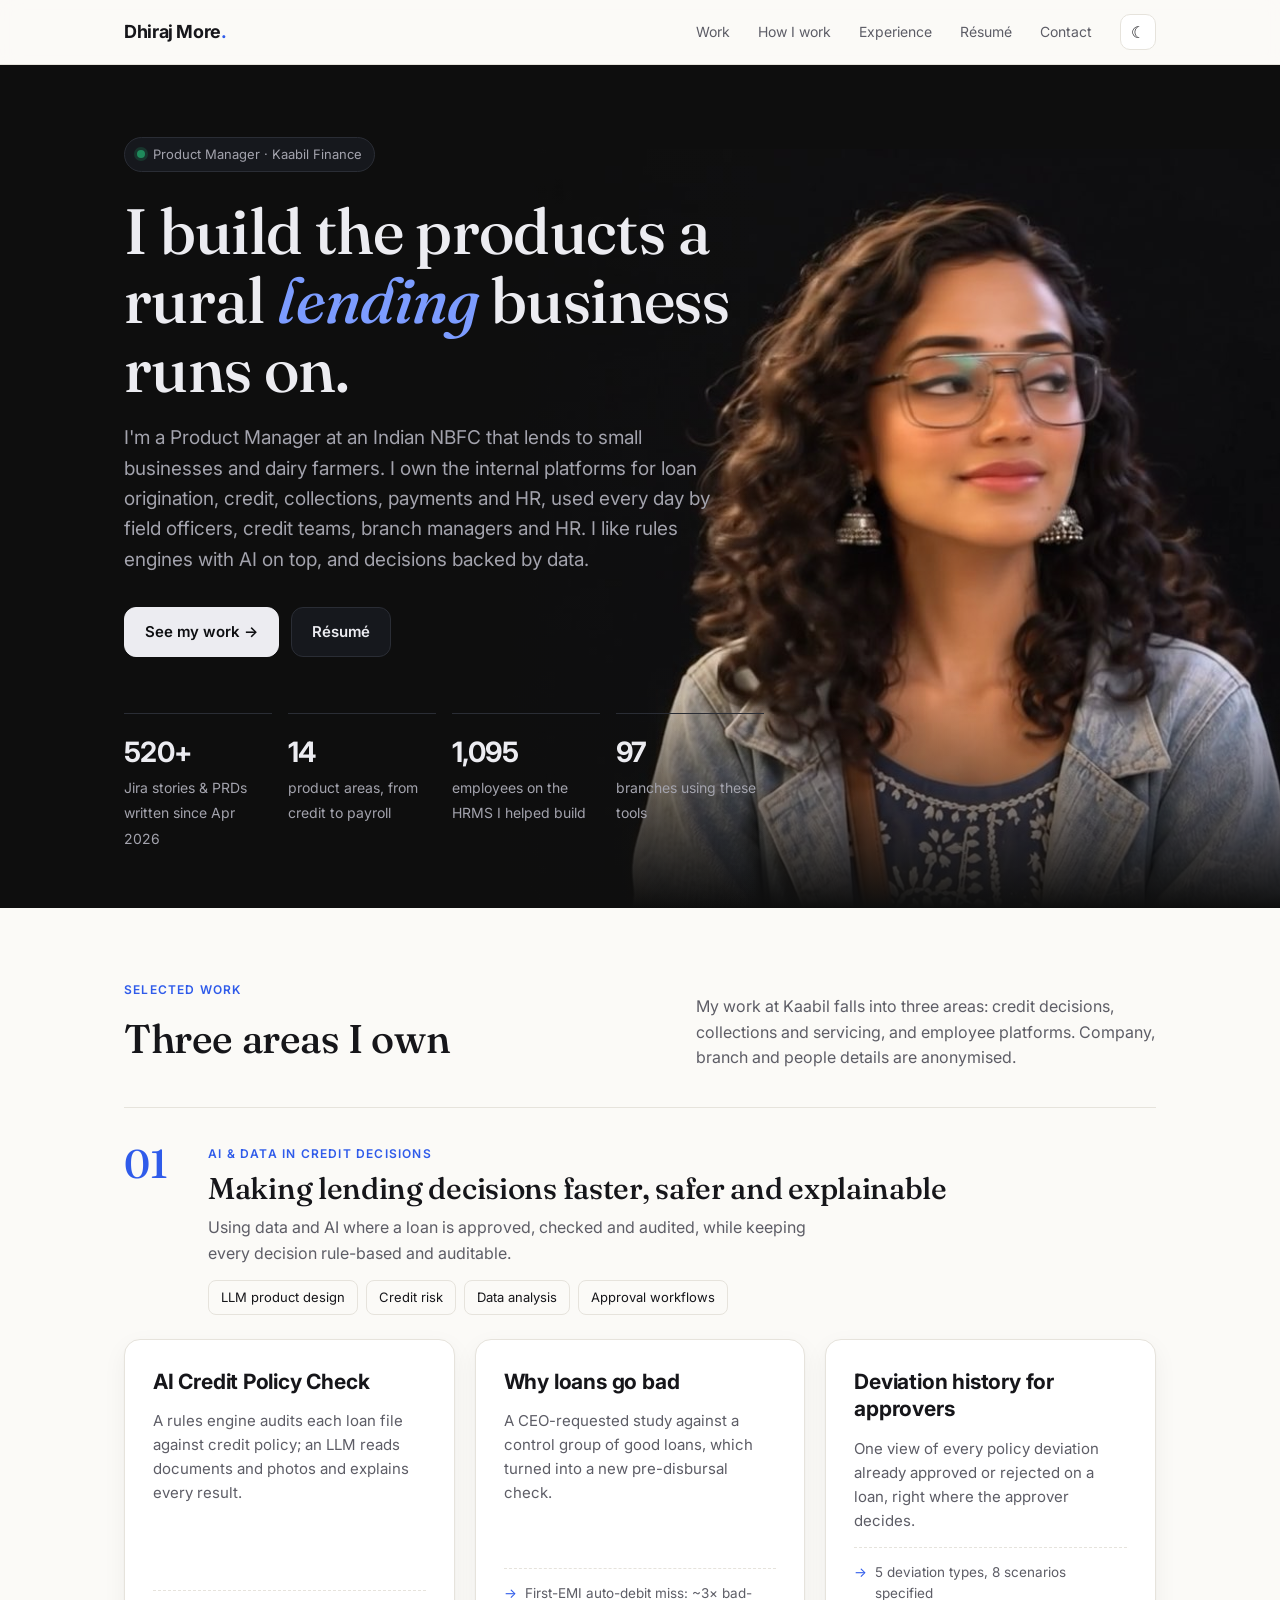
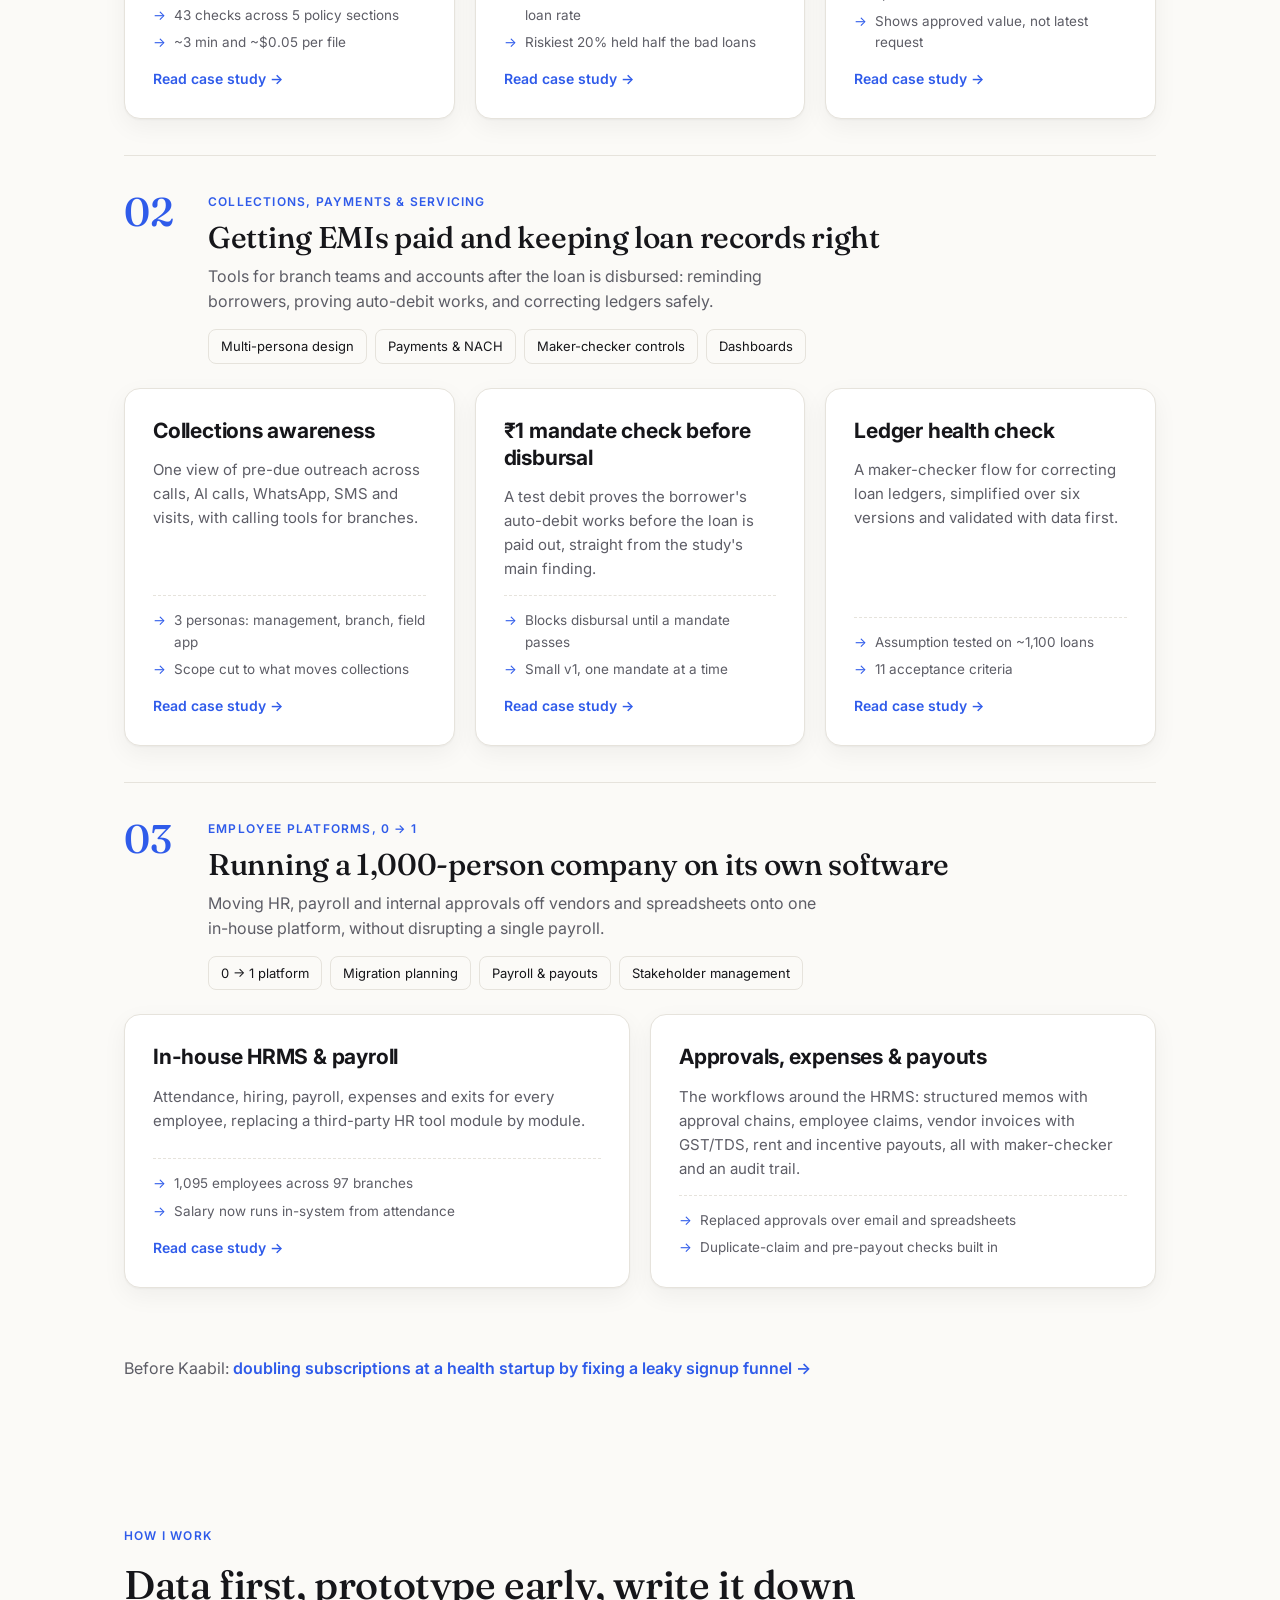
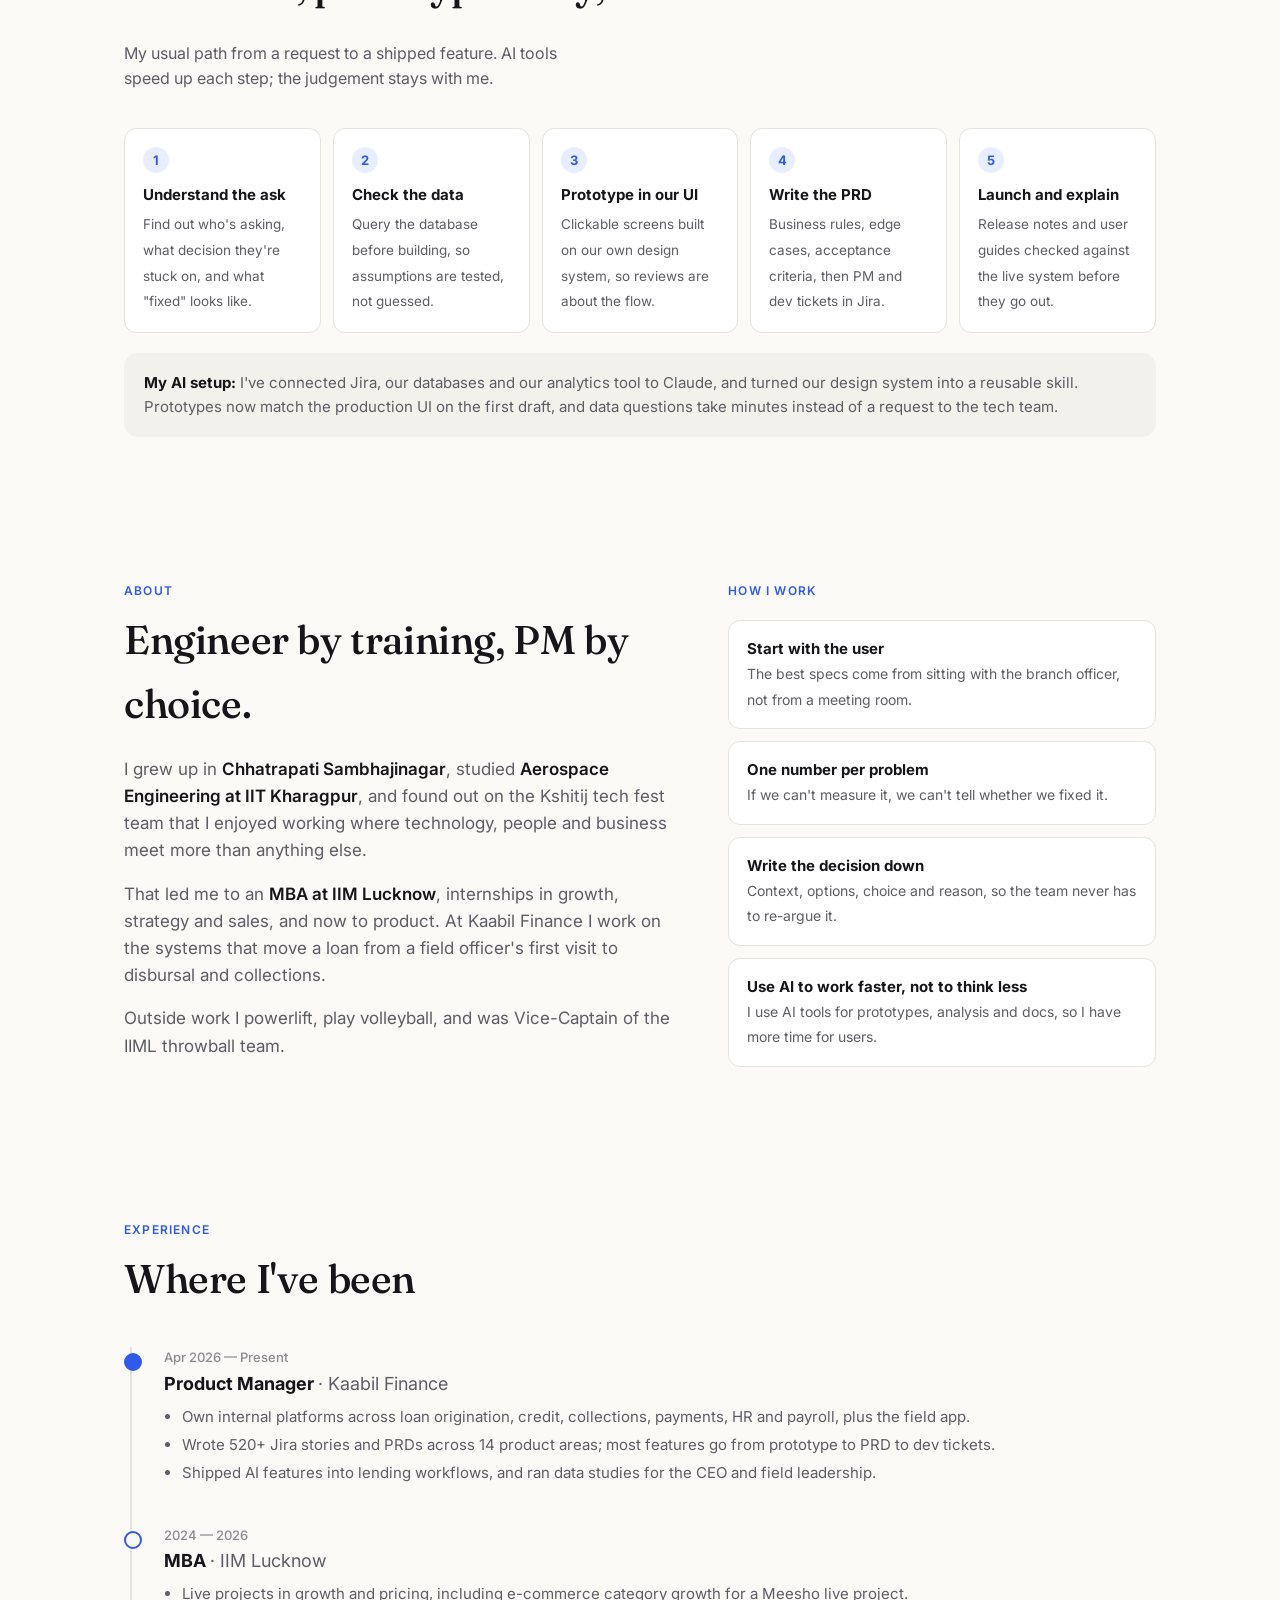
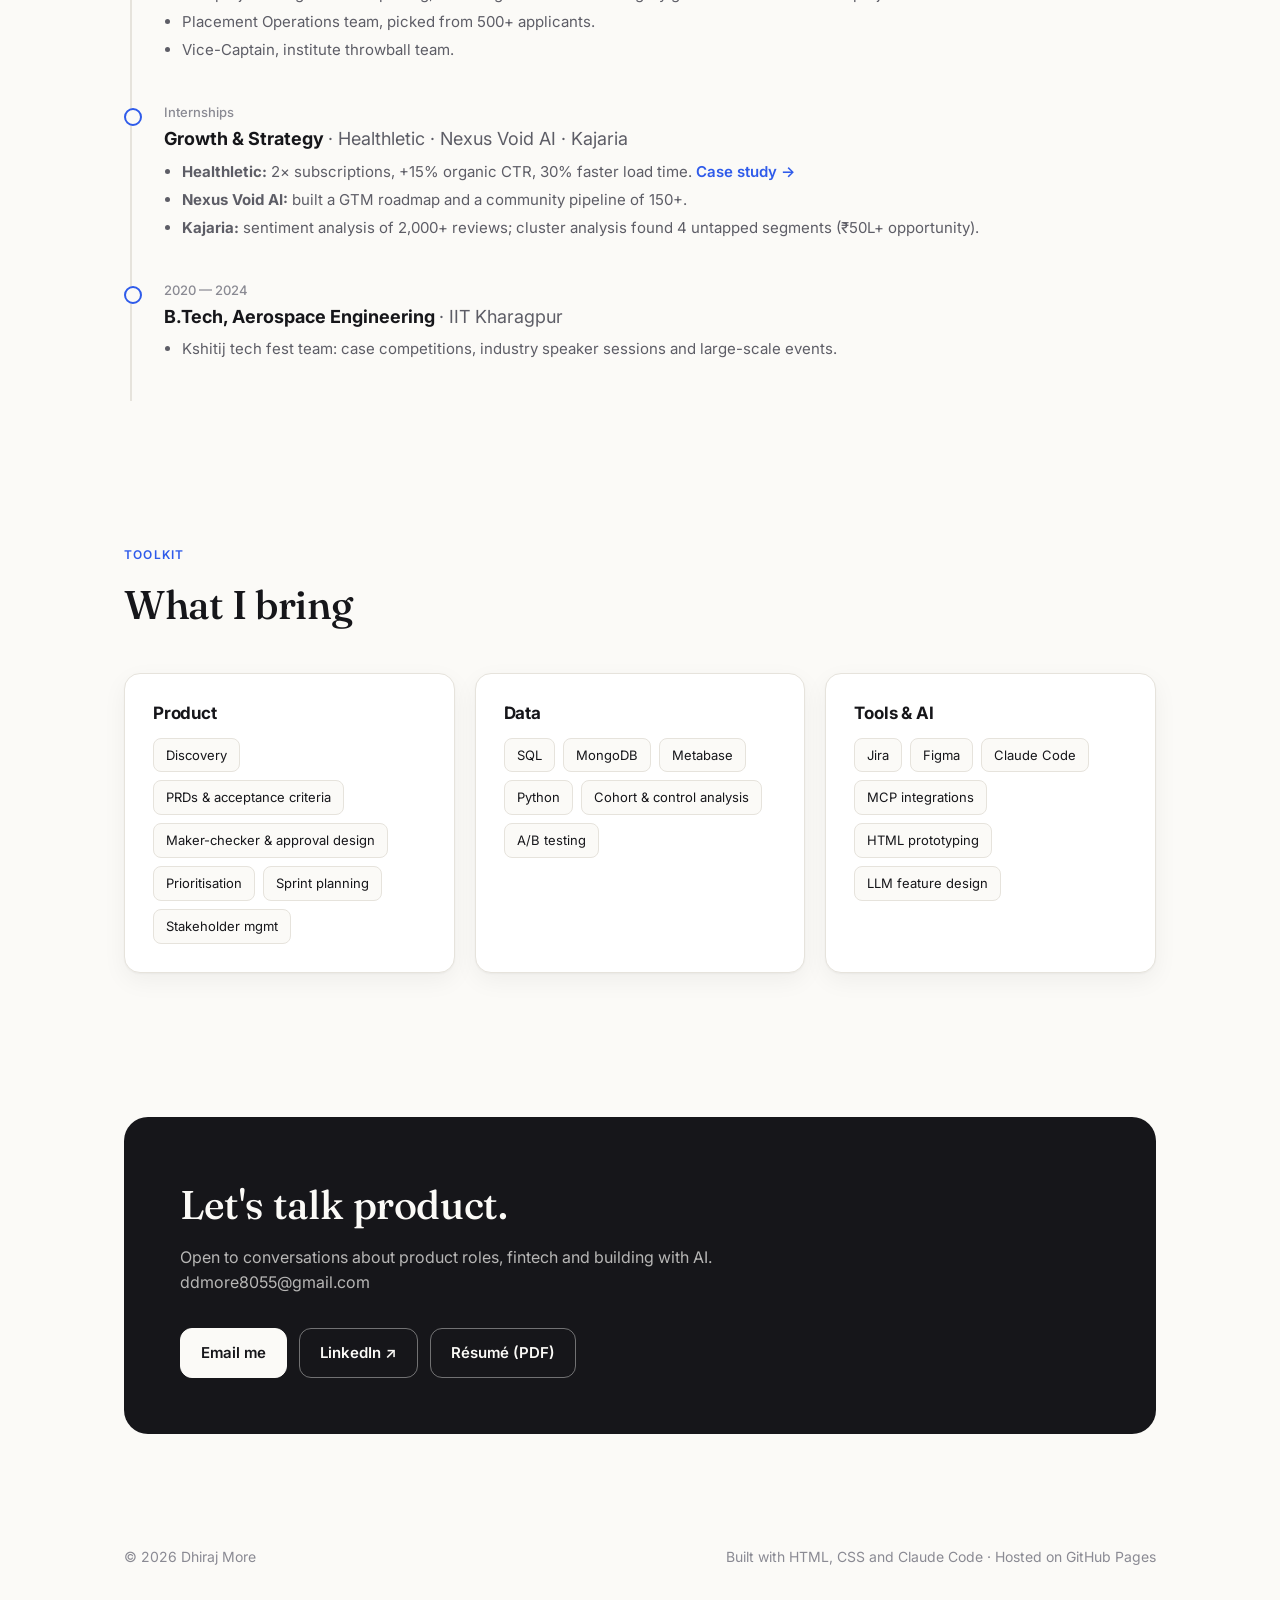
==== commit f844a9ba: "Group work into three broad themes instead of 25 scattered cards Credit decisions (AI & data), colle" ====
--- a/index.html
+++ b/index.html
@@ -95,106 +95,97 @@
     <div class="sec-head reveal">
       <div>
         <div class="label">Selected work</div>
-        <h2 class="serif">Case studies</h2>
-      </div>
-      <p>Six pieces of work that show how I frame problems, use data and make trade-offs. Company, branch and people details are anonymised.</p>
-    </div>
-
-    <div class="grid three">
-      <a href="work/why-loans-go-bad.html" class="card reveal">
-        <span class="theme">Data &amp; risk</span>
-        <h3>Why loans go bad: a study for the CEO that became a product</h3>
-        <p>Compared bad loans with a control group of good ones. The strongest early signal was in payments, which led to a pre-disbursal mandate check.</p>
-        <ul class="facts"><li>Bad loans were ~3× likelier when the first EMI missed auto-debit</li><li>20% riskiest loans held half the bad ones</li></ul>
-        <span class="more">Read case study →</span>
-      </a>
-      <a href="work/ai-credit-policy-check.html" class="card reveal">
-        <span class="theme">AI products</span>
-        <h3>AI Credit Policy Check: audit a loan file in minutes, and explain why</h3>
-        <p>A rules engine checks each file against credit policy. An LLM reads the documents and photos and writes the explanation an auditor can act on.</p>
-        <ul class="facts"><li>43 checks across 5 policy sections</li><li>~3 minutes and ~$0.05 per file</li></ul>
-        <span class="more">Read case study →</span>
-      </a>
-      <a href="work/in-house-hrms.html" class="card reveal">
-        <span class="theme">Employee platforms</span>
-        <h3>Replacing a paid HRMS with our own, from attendance to payroll</h3>
-        <p>Moved attendance, hiring, payroll, expenses and exits for every employee off a third-party tool and into our own platform.</p>
-        <ul class="facts"><li>1,095 employees across 97 branches</li><li>Salary now runs in-system from attendance</li></ul>
-        <span class="more">Read case study →</span>
-      </a>
-      <a href="work/collections-awareness.html" class="card reveal">
-        <span class="theme">Collections</span>
-        <h3>Showing branches who was reminded before the EMI date</h3>
-        <p>A dashboard and calling tools that bring calls, AI calls, WhatsApp, SMS and visits into one view for the pre-due window.</p>
-        <ul class="facts"><li>3 personas: management, branch manager, field app</li><li>Scope cut to what moves collection efficiency</li></ul>
-        <span class="more">Read case study →</span>
-      </a>
-      <a href="work/deviation-history.html" class="card reveal">
-        <span class="theme">Lending &amp; credit</span>
-        <h3>Giving the approver the full deviation history in one view</h3>
-        <p>Policy deviations on one loan arrived days apart. I redesigned the approval view so the approver sees what was already approved or rejected.</p>
-        <ul class="facts"><li>5 deviation types, 8 scenarios specified</li><li>Shows the approved value, not the latest request</li></ul>
-        <span class="more">Read case study →</span>
-      </a>
-      <a href="work/ledger-health-check.html" class="card reveal">
-        <span class="theme">Lending &amp; credit</span>
-        <h3>Simplifying ledger corrections until they were safe to ship</h3>
-        <p>Six prototype versions, an assumption tested against real data, and a maker-checker flow with 11 acceptance criteria.</p>
-        <ul class="facts"><li>Assumption checked on ~1,100 loans before building</li><li>Red flags removed for a neutral, reviewable view</li></ul>
-        <span class="more">Read case study →</span>
-      </a>
-    </div>
-  </div>
-</section>
-
-<section id="all-work" style="padding-top:24px">
-  <div class="wrap">
-    <div class="sec-head reveal">
-      <div>
-        <div class="label">Everything I've worked on</div>
-        <h2 class="serif">Work by theme</h2>
-      </div>
-      <p>The wider set of products I've specified and shipped at Kaabil since April 2026. Filter by theme.</p>
-    </div>
-    <div class="filters" role="group" aria-label="Filter by theme">
-      <button aria-pressed="true" data-f="all">All</button>
-      <button aria-pressed="false" data-f="ai">AI &amp; automation</button>
-      <button aria-pressed="false" data-f="lending">Lending &amp; credit</button>
-      <button aria-pressed="false" data-f="collections">Payments &amp; collections</button>
-      <button aria-pressed="false" data-f="people">Employee platforms</button>
-      <button aria-pressed="false" data-f="data">Data &amp; insight</button>
-    </div>
-    <div class="worklist">
-      <div class="wi star" data-t="ai lending"><div class="wt"><span class="tag accent">AI</span><span class="tag">Credit audit</span></div><h3>AI Credit Policy Check</h3><p>Rules engine plus LLM explanations that audit disbursed files against state credit policy.</p><a href="work/ai-credit-policy-check.html">Case study →</a></div>
-      <div class="wi" data-t="ai lending"><div class="wt"><span class="tag accent">AI</span><span class="tag">Underwriting</span></div><h3>Credit notes drafted from the first visit</h3><p>Turns the field officer's visit transcript into a first draft of the credit note.</p></div>
-      <div class="wi" data-t="ai collections"><div class="wt"><span class="tag accent">AI</span><span class="tag">Calling</span></div><h3>AI calls at sanction and in collections</h3><p>An AI confirmation call to the borrower at sanction, and AI tagging of collection call outcomes.</p></div>
-      <div class="wi" data-t="ai lending"><div class="wt"><span class="tag accent">AI</span><span class="tag">Compliance</span></div><h3>Real-time Aadhaar masking in photos</h3><p>Masks ID numbers in uploaded document photos as they're captured.</p></div>
-      <div class="wi" data-t="ai collections"><div class="wt"><span class="tag accent">AI</span><span class="tag">Settlements</span></div><h3>One-time settlement engine</h3><p>Settlement calculator with tranche schedules, IRR against cost of funds, an AI confirmation call and digital approvals.</p></div>
-
-      <div class="wi star" data-t="lending"><div class="wt"><span class="tag accent">LOS</span><span class="tag">Approvals</span></div><h3>Deviation history for approvers</h3><p>One view of every LTV, FOIR, ROI, location and bureau deviation on a loan.</p><a href="work/deviation-history.html">Case study →</a></div>
-      <div class="wi star" data-t="lending"><div class="wt"><span class="tag accent">LMS</span><span class="tag">Accounts</span></div><h3>Ledger health check</h3><p>Maker-checker flow for correcting loan ledger deductions and disbursement vouchers.</p><a href="work/ledger-health-check.html">Case study →</a></div>
-      <div class="wi" data-t="lending"><div class="wt"><span class="tag accent">LOS</span><span class="tag">Documents</span></div><h3>Digital agreements and a backup e-sign provider</h3><p>Aadhaar-OTP e-signing, with automatic fallback to a second provider when the first is down.</p></div>
-      <div class="wi" data-t="lending"><div class="wt"><span class="tag accent">LOS</span><span class="tag">KYC</span></div><h3>KYC lock and watermarking</h3><p>KYC documents locked after the credit stage and watermarked to prevent reuse.</p></div>
-      <div class="wi" data-t="lending"><div class="wt"><span class="tag accent">LMS</span><span class="tag">Servicing</span></div><h3>Loan restructuring and schedule regeneration</h3><p>Restructure and part-payment flows, with versioned repayment schedules.</p></div>
-      <div class="wi" data-t="lending"><div class="wt"><span class="tag accent">Audit</span><span class="tag">Field app</span></div><h3>Video-per-question audit verification</h3><p>Auditors record one short video per question, in English or Hindi, instead of one long video.</p></div>
-
-      <div class="wi star" data-t="collections"><div class="wt"><span class="tag accent">Collections</span><span class="tag">Dashboard</span></div><h3>Awareness calling and communication dashboard</h3><p>Pre-due outreach across calls, AI calls, WhatsApp, SMS and visits, for management and branches.</p><a href="work/collections-awareness.html">Case study →</a></div>
-      <div class="wi" data-t="collections lending"><div class="wt"><span class="tag accent">Payments</span><span class="tag">Risk</span></div><h3>₹1 mandate check before disbursal</h3><p>A test debit proves a borrower's auto-debit mandate works before the loan is paid out.</p><a href="work/why-loans-go-bad.html#product">Where it came from →</a></div>
-      <div class="wi" data-t="collections"><div class="wt"><span class="tag accent">Payments</span><span class="tag">Field app</span></div><h3>Mandate creation from the field app</h3><p>Field officers can set up an auto-debit mandate on a live loan for any person on it.</p></div>
-      <div class="wi" data-t="collections"><div class="wt"><span class="tag accent">Payments</span><span class="tag">Ops</span></div><h3>UPI mandates, bulk NACH and reconciliation fixes</h3><p>UPI autopay requests, bulk mandate upload and a maker-checker way to correct reconciliations.</p></div>
-      <div class="wi" data-t="collections"><div class="wt"><span class="tag accent">Treasury</span><span class="tag">Approvals</span></div><h3>Securitised pool payouts</h3><p>Monthly trustee payout sheets from actual collections, with maker, checker and CFO approval.</p></div>
-      <div class="wi" data-t="collections"><div class="wt"><span class="tag accent">Legal</span><span class="tag">Recovery</span></div><h3>Legal and recovery workflows</h3><p>Statutory notice generation, asset reconstruction tracking and auction listings.</p></div>
-
-      <div class="wi star" data-t="people"><div class="wt"><span class="tag accent">HRMS</span><span class="tag">0 → 1</span></div><h3>In-house HRMS</h3><p>Attendance, hiring, employee records and exits, replacing a third-party vendor.</p><a href="work/in-house-hrms.html">Case study →</a></div>
-      <div class="wi" data-t="people"><div class="wt"><span class="tag accent">Payroll</span><span class="tag">Payouts</span></div><h3>Payroll, incentives, arrears and bonus</h3><p>Penny-drop-verified bank accounts, approval chains and in-system salary runs.</p></div>
-      <div class="wi" data-t="people"><div class="wt"><span class="tag accent">Accounts</span><span class="tag">Payments</span></div><h3>Expenses, vendors, rent and utilities</h3><p>Vendor invoices with GST/TDS, rent deposits, petty cash and employee claims with duplicate checks.</p></div>
-      <div class="wi" data-t="people"><div class="wt"><span class="tag accent">Workflow</span><span class="tag">Governance</span></div><h3>K-Memo approvals</h3><p>Structured memos with approval chains and an audit trail, replacing approvals over email.</p></div>
-      <div class="wi" data-t="people"><div class="wt"><span class="tag accent">Platform</span><span class="tag">Access</span></div><h3>Roles and access</h3><p>Dynamic roles, one user with many roles, and cover for other branches without logging in again.</p></div>
-
-      <div class="wi star" data-t="data"><div class="wt"><span class="tag accent">Analytics</span><span class="tag">Credit</span></div><h3>Why loans go bad</h3><p>CEO-requested study of a loan pool against a matched control group.</p><a href="work/why-loans-go-bad.html">Case study →</a></div>
-      <div class="wi" data-t="data people"><div class="wt"><span class="tag accent">Analytics</span><span class="tag">Field force</span></div><h3>Field force retention and productivity</h3><p>How early exits and spend compare with the business each zone brings in, for leadership reviews.</p></div>
-      <div class="wi" data-t="data lending"><div class="wt"><span class="tag accent">Dashboards</span><span class="tag">LOS</span></div><h3>Sanction-to-disbursal funnel</h3><p>A self-serve view of where approved loans wait, by stage and branch.</p></div>
-    </div>
+        <h2 class="serif">Three areas I own</h2>
+      </div>
+      <p>My work at Kaabil falls into three areas: credit decisions, collections and servicing, and employee platforms. Company, branch and people details are anonymised.</p>
+    </div>
+    <div class="theme-block reveal">
+      <div class="theme-head">
+        <div class="theme-num">01</div>
+        <div>
+          <div class="label">AI &amp; data in credit decisions</div>
+          <h3 class="serif">Making lending decisions faster, safer and explainable</h3>
+          <p>Using data and AI where a loan is approved, checked and audited, while keeping every decision rule-based and auditable.</p>
+          <div class="chips"><span class="chip">LLM product design</span><span class="chip">Credit risk</span><span class="chip">Data analysis</span><span class="chip">Approval workflows</span></div>
+        </div>
+      </div>
+      <div class="grid three">
+        <a href="work/ai-credit-policy-check.html" class="card reveal">
+          <h3>AI Credit Policy Check</h3>
+          <p>A rules engine audits each loan file against credit policy; an LLM reads documents and photos and explains every result.</p>
+          <ul class="facts"><li>43 checks across 5 policy sections</li><li>~3 min and ~$0.05 per file</li></ul>
+          <span class="more">Read case study →</span>
+        </a>
+        <a href="work/why-loans-go-bad.html" class="card reveal">
+          <h3>Why loans go bad</h3>
+          <p>A CEO-requested study against a control group of good loans, which turned into a new pre-disbursal check.</p>
+          <ul class="facts"><li>First-EMI auto-debit miss: ~3× bad-loan rate</li><li>Riskiest 20% held half the bad loans</li></ul>
+          <span class="more">Read case study →</span>
+        </a>
+        <a href="work/deviation-history.html" class="card reveal">
+          <h3>Deviation history for approvers</h3>
+          <p>One view of every policy deviation already approved or rejected on a loan, right where the approver decides.</p>
+          <ul class="facts"><li>5 deviation types, 8 scenarios specified</li><li>Shows approved value, not latest request</li></ul>
+          <span class="more">Read case study →</span>
+        </a>
+      </div>
+    </div>
+    <div class="theme-block reveal">
+      <div class="theme-head">
+        <div class="theme-num">02</div>
+        <div>
+          <div class="label">Collections, payments &amp; servicing</div>
+          <h3 class="serif">Getting EMIs paid and keeping loan records right</h3>
+          <p>Tools for branch teams and accounts after the loan is disbursed: reminding borrowers, proving auto-debit works, and correcting ledgers safely.</p>
+          <div class="chips"><span class="chip">Multi-persona design</span><span class="chip">Payments &amp; NACH</span><span class="chip">Maker-checker controls</span><span class="chip">Dashboards</span></div>
+        </div>
+      </div>
+      <div class="grid three">
+        <a href="work/collections-awareness.html" class="card reveal">
+          <h3>Collections awareness</h3>
+          <p>One view of pre-due outreach across calls, AI calls, WhatsApp, SMS and visits, with calling tools for branches.</p>
+          <ul class="facts"><li>3 personas: management, branch, field app</li><li>Scope cut to what moves collections</li></ul>
+          <span class="more">Read case study →</span>
+        </a>
+        <a href="work/why-loans-go-bad.html#product" class="card reveal">
+          <h3>₹1 mandate check before disbursal</h3>
+          <p>A test debit proves the borrower's auto-debit works before the loan is paid out, straight from the study's main finding.</p>
+          <ul class="facts"><li>Blocks disbursal until a mandate passes</li><li>Small v1, one mandate at a time</li></ul>
+          <span class="more">Read case study →</span>
+        </a>
+        <a href="work/ledger-health-check.html" class="card reveal">
+          <h3>Ledger health check</h3>
+          <p>A maker-checker flow for correcting loan ledgers, simplified over six versions and validated with data first.</p>
+          <ul class="facts"><li>Assumption tested on ~1,100 loans</li><li>11 acceptance criteria</li></ul>
+          <span class="more">Read case study →</span>
+        </a>
+      </div>
+    </div>
+    <div class="theme-block reveal">
+      <div class="theme-head">
+        <div class="theme-num">03</div>
+        <div>
+          <div class="label">Employee platforms, 0 → 1</div>
+          <h3 class="serif">Running a 1,000-person company on its own software</h3>
+          <p>Moving HR, payroll and internal approvals off vendors and spreadsheets onto one in-house platform, without disrupting a single payroll.</p>
+          <div class="chips"><span class="chip">0 → 1 platform</span><span class="chip">Migration planning</span><span class="chip">Payroll &amp; payouts</span><span class="chip">Stakeholder management</span></div>
+        </div>
+      </div>
+      <div class="grid">
+        <a href="work/in-house-hrms.html" class="card reveal">
+          <h3>In-house HRMS &amp; payroll</h3>
+          <p>Attendance, hiring, payroll, expenses and exits for every employee, replacing a third-party HR tool module by module.</p>
+          <ul class="facts"><li>1,095 employees across 97 branches</li><li>Salary now runs in-system from attendance</li></ul>
+          <span class="more">Read case study →</span>
+        </a>
+        <div class="card reveal">
+          <h3>Approvals, expenses &amp; payouts</h3>
+          <p>The workflows around the HRMS: structured memos with approval chains, employee claims, vendor invoices with GST/TDS, rent and incentive payouts, all with maker-checker and an audit trail.</p>
+          <ul class="facts"><li>Replaced approvals over email and spreadsheets</li><li>Duplicate-claim and pre-payout checks built in</li></ul>
+        </div>
+      </div>
+    </div>
+    <p class="before reveal">Before Kaabil: <a href="work/healthletic-growth.html">doubling subscriptions at a health startup by fixing a leaky signup funnel →</a></p>
   </div>
 </section>
 
--- a/styles.css
+++ b/styles.css
@@ -302,3 +302,18 @@
   .impact b { font-size: 28px; }
   section { padding: 56px 0; }
 }
+
+/* Work grouped into broad themes */
+.theme-block { padding: 36px 0; border-top: 1px solid var(--line); }
+.theme-block:first-of-type { border-top: 0; padding-top: 8px; }
+.theme-head { display: grid; grid-template-columns: 64px 1fr; gap: 20px; margin-bottom: 24px; }
+.theme-num { font: 500 40px/1 "Fraunces", Georgia, serif; color: var(--accent); }
+.theme-head h3 { font-size: clamp(24px, 3vw, 30px); line-height: 1.2; margin-bottom: 8px; }
+.theme-head p { color: var(--muted); max-width: 62ch; margin-bottom: 14px; }
+.grid.one { grid-template-columns: 1fr; max-width: 720px; }
+.before { margin-top: 32px; color: var(--muted); }
+.before a { color: var(--accent); font-weight: 600; }
+@media (max-width: 640px) {
+  .theme-head { grid-template-columns: 1fr; gap: 8px; }
+  .theme-num { font-size: 30px; }
+}
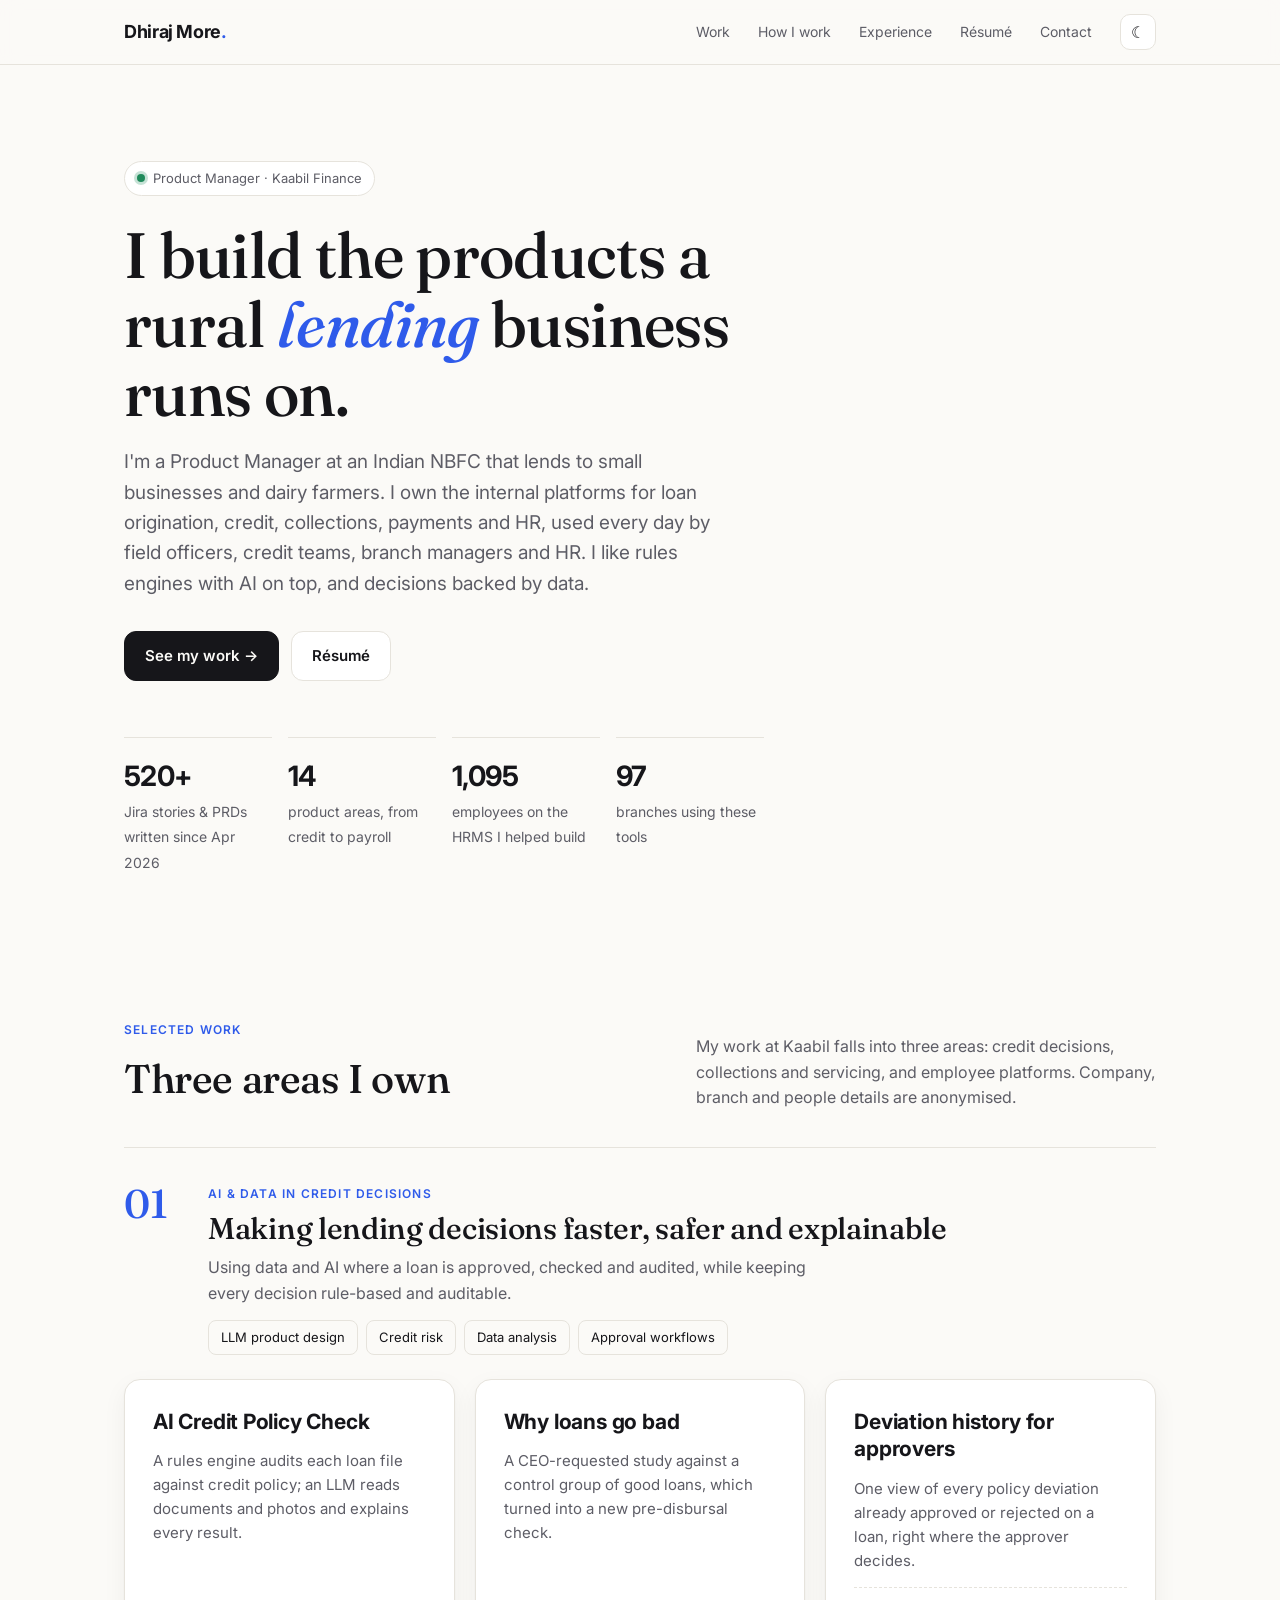
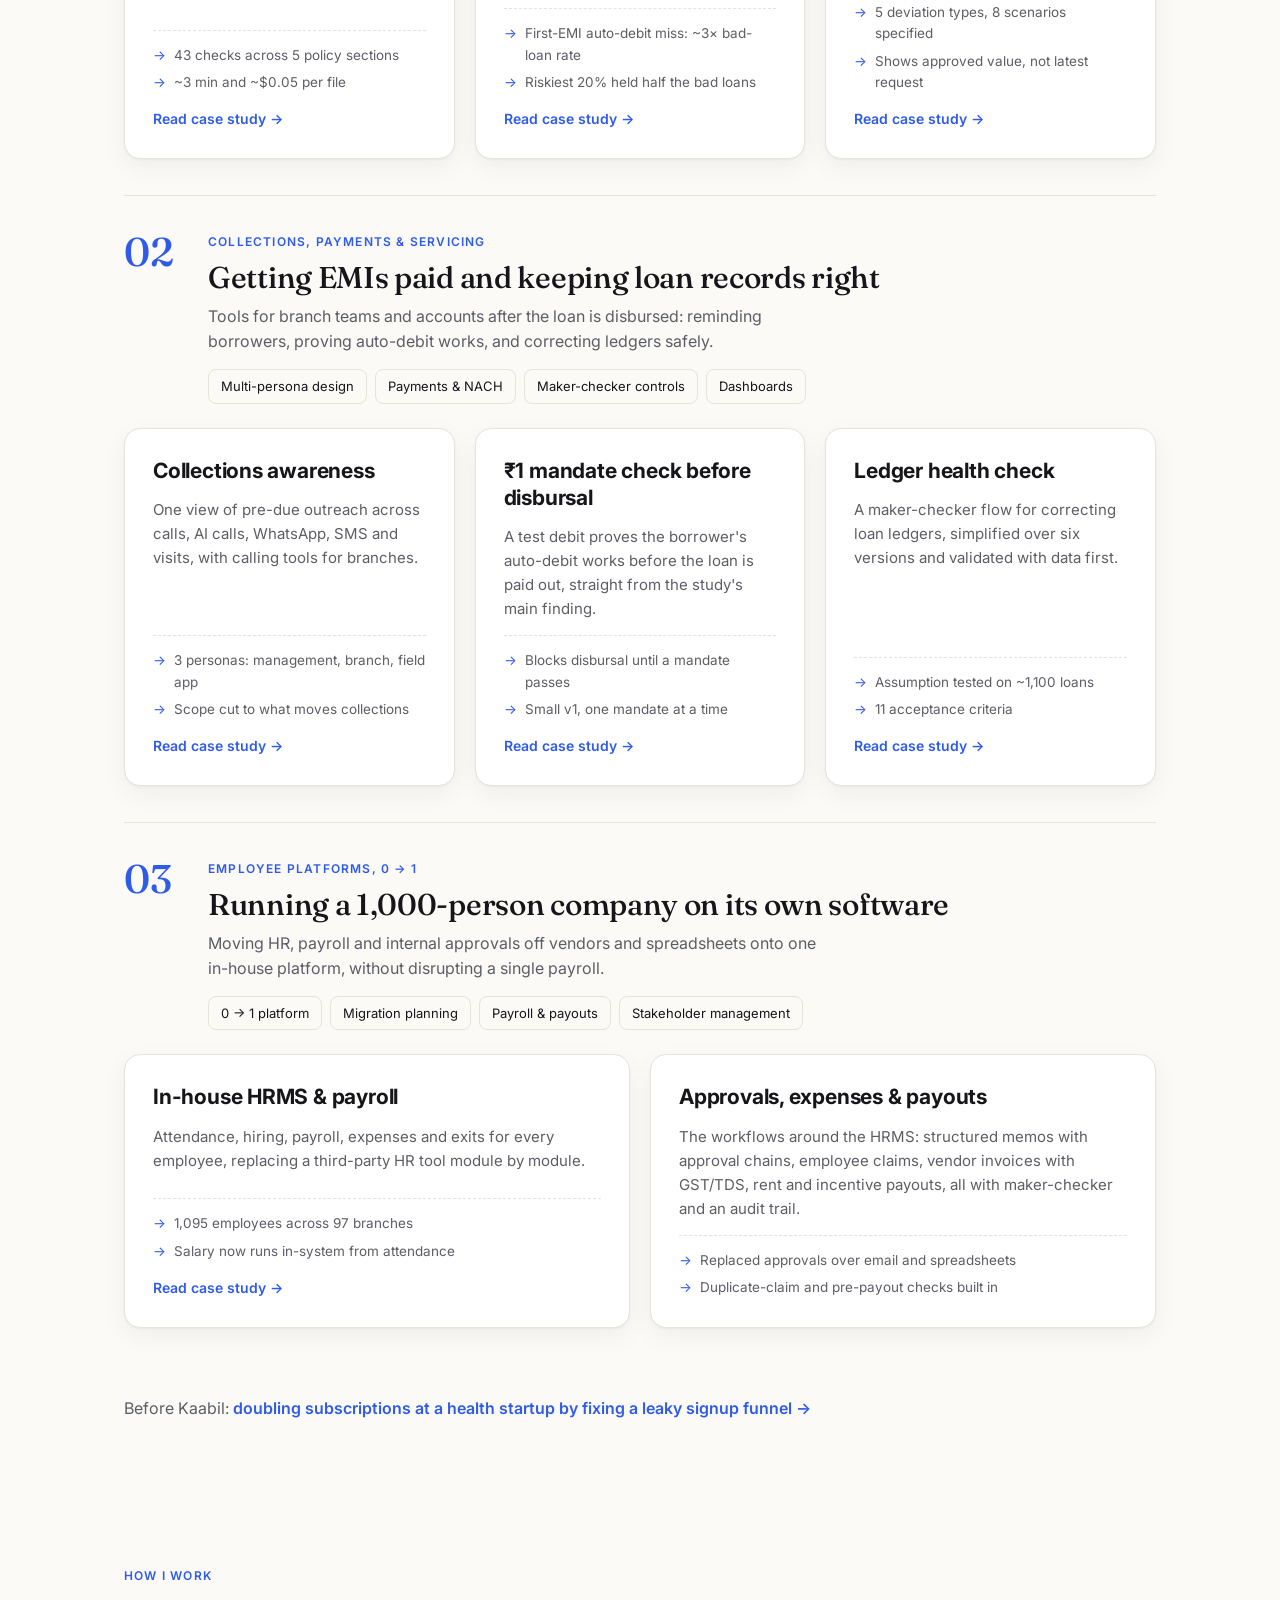
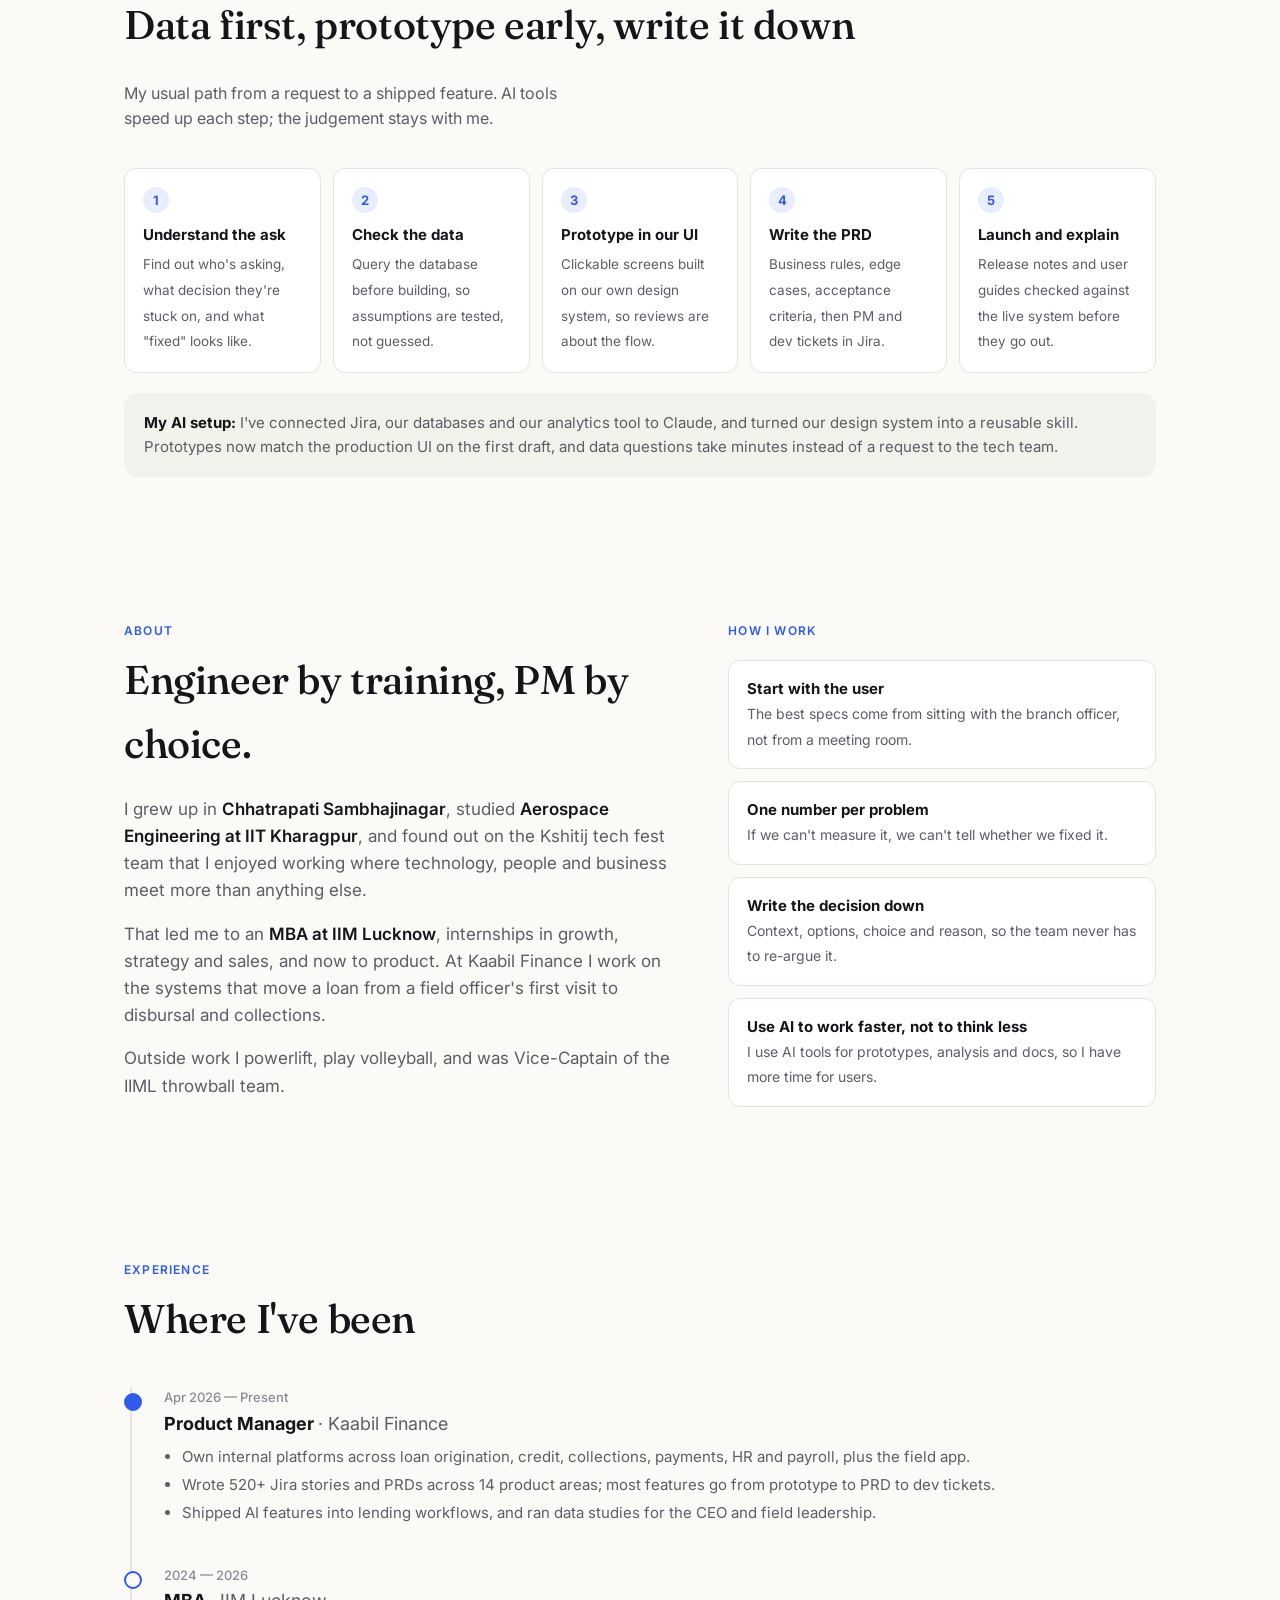
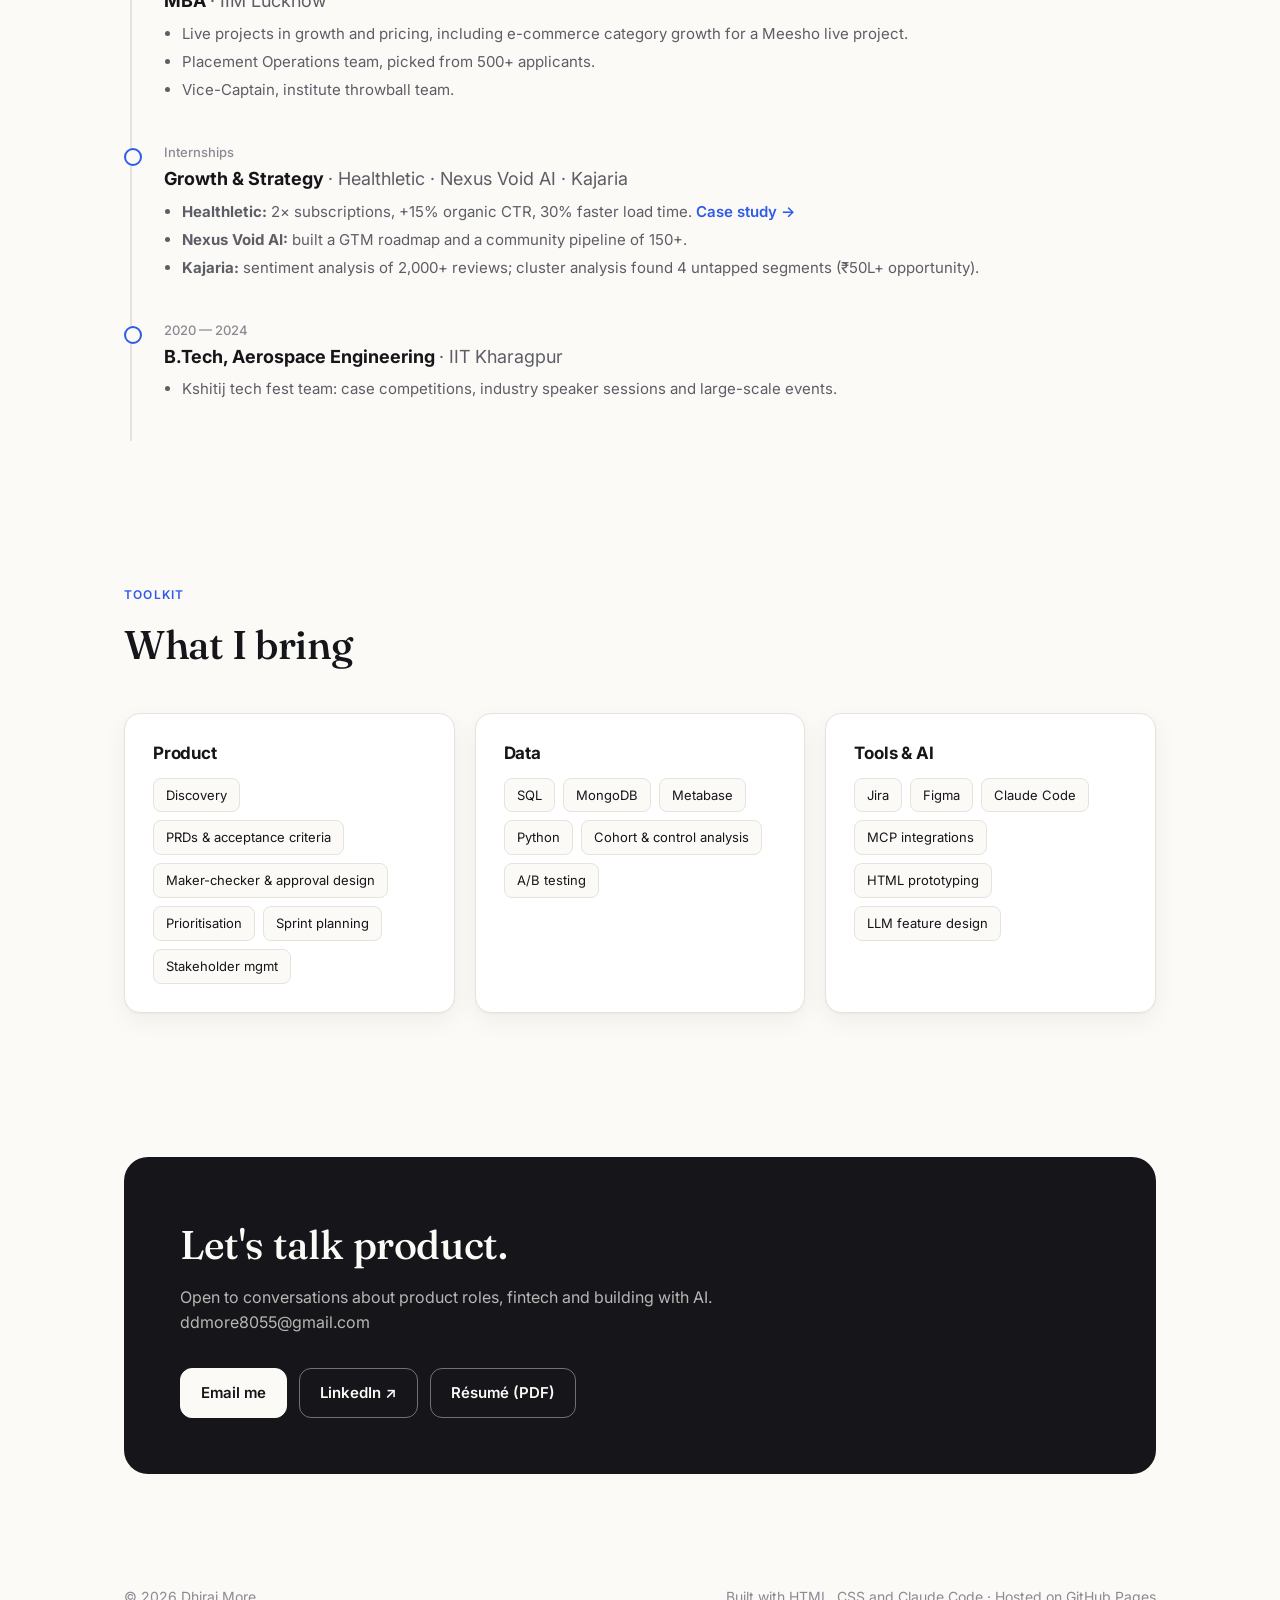
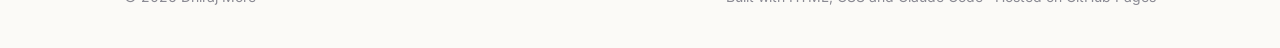
==== commit 091dd20d: "Remove cursor-following hero character Co-Authored-By: Claude Sonnet 5.5 <noreply@anthropic.com>" ====
--- a/index.html
+++ b/index.html
@@ -30,47 +30,7 @@
   </div>
 </nav>
 
-<header class="hero stage" data-frames="assets/hero/" data-count="48" data-center="19">
-  <div class="stage-bg" aria-hidden="true">
-    <canvas id="stage-canvas"></canvas>
-    <div class="buddy">
-    <svg id="buddy" viewBox="0 0 400 460" role="img">
-      <circle cx="200" cy="230" r="185" class="b-halo"/>
-      <circle cx="320" cy="90" r="10" class="b-spark s1"/>
-      <circle cx="70" cy="140" r="6" class="b-spark s2"/>
-      <circle cx="345" cy="300" r="7" class="b-spark s3"/>
-      <g id="b-body">
-        <g id="b-hairback"><path class="b-hair" d="M110 200 C100 110 150 70 200 70 C255 70 305 105 292 205 C300 260 312 300 318 345 C270 362 130 362 82 345 C90 300 102 260 110 200Z"/></g>
-        <rect x="181" y="262" width="38" height="80" rx="14" class="b-skin-d"/>
-        <path class="b-top" d="M78 460 C82 385 130 340 200 336 C270 340 318 385 322 460Z"/>
-        <path class="b-collar" d="M168 338 L200 378 L232 338 C222 334 178 334 168 338Z"/>
-        <g id="b-head">
-          <ellipse cx="121" cy="208" rx="11" ry="16" class="b-skin-d"/>
-          <ellipse cx="279" cy="208" rx="11" ry="16" class="b-skin-d"/>
-          <ellipse cx="200" cy="195" rx="80" ry="94" class="b-skin"/>
-          <g id="b-face">
-            <ellipse cx="158" cy="238" rx="13" ry="7" class="b-blush"/>
-            <ellipse cx="242" cy="238" rx="13" ry="7" class="b-blush"/>
-            <path class="b-brow" id="b-browL" d="M152 172 Q168 163 184 170"/>
-            <path class="b-brow" id="b-browR" d="M216 170 Q232 163 248 172"/>
-            <g class="b-eye" id="b-eyeL">
-              <ellipse cx="168" cy="200" rx="14" ry="16" class="b-white"/>
-              <g class="b-pupil"><circle cx="168" cy="201" r="9" class="b-iris"/><circle cx="171" cy="197" r="3" fill="#fff"/></g>
-            </g>
-            <g class="b-eye" id="b-eyeR">
-              <ellipse cx="232" cy="200" rx="14" ry="16" class="b-white"/>
-              <g class="b-pupil"><circle cx="232" cy="201" r="9" class="b-iris"/><circle cx="235" cy="197" r="3" fill="#fff"/></g>
-            </g>
-            <path class="b-nose" d="M201 214 Q196 229 204 231"/>
-            <path class="b-mouth" id="b-mouth" d="M186 252 Q200 263 214 252"/>
-          </g>
-          <g id="b-bangs"><path class="b-hair" d="M116 176 C110 106 162 84 206 86 C255 88 292 118 286 182 C272 150 248 132 222 120 C206 140 172 156 116 176Z"/></g>
-        </g>
-      </g>
-    </svg>
-    </div>
-  </div>
-  <div class="stage-fade"></div>
+<header class="hero stage">
   <div class="wrap stage-content">
    <div class="hero-text">
     <span class="eyebrow"><span class="dot"></span> Product Manager · Kaabil Finance</span>
--- a/styles.css
+++ b/styles.css
@@ -200,56 +200,10 @@
   .card { padding: 22px; }
 }
 
-/* Hero buddy: illustrated character that follows the cursor */
-:root { --skin: #f4c7a3; --skin-d: #e3a882; --hair: #2a1c19; --iris: #3a2a24; --blush: #ff8fa3; }
-.b-halo { fill: var(--accent-soft); }
-.b-spark { fill: var(--accent); opacity: .5; animation: b-float 5s ease-in-out infinite; }
-.b-spark.s2 { animation-delay: -1.6s; } .b-spark.s3 { animation-delay: -3.2s; }
-.b-hair { fill: var(--hair); }
-.b-skin { fill: var(--skin); } .b-skin-d { fill: var(--skin-d); }
-.b-top { fill: var(--accent); } .b-collar { fill: var(--bg); }
-.b-white { fill: #fff; } .b-iris { fill: var(--iris); }
-.b-blush { fill: var(--blush); opacity: .35; }
-.b-brow, .b-nose, .b-mouth { fill: none; stroke: var(--iris); stroke-width: 4; stroke-linecap: round; }
-.b-nose { stroke: var(--skin-d); stroke-width: 3.5; }
-.b-eye { transform-box: fill-box; transform-origin: center; transition: transform .08s ease; }
-.buddy.blink .b-eye { transform: scaleY(.1); }
-.buddy.happy .b-blush { opacity: .6; }
-#b-body { animation: b-breathe 4.5s ease-in-out infinite; transform-origin: 200px 460px; }
-@keyframes b-breathe { 50% { transform: translateY(-4px); } }
-@keyframes b-float { 50% { transform: translateY(-10px); } }
-@media (prefers-reduced-motion: reduce) { #b-body, .b-spark { animation: none; } }
-
-
-/* Full-screen hero stage: character lives in the background layer */
-.hero.stage { position: relative; overflow: hidden; min-height: calc(100svh - 64px); display: flex; align-items: center; padding: 72px 0 56px; }
-.stage-bg { position: absolute; inset: 0; z-index: 0; background: radial-gradient(60% 70% at 72% 60%, var(--accent-soft), transparent 70%); }
-.stage-bg canvas { position: absolute; inset: 0; width: 100%; height: 100%; display: none; }
-.stage[data-frames] .buddy { display: none; }
-.stage canvas { opacity: 0; transition: opacity .8s ease; }
-.stage.has-video canvas { display: block; opacity: 1; }
-/* Video backdrop is dark, so the hero stays dark in both themes */
-.stage[data-frames] { --bg: #0a0a0a; --text: #ececf1; --muted: #a3a3ad; --faint: #7a7a85; --line: #2a2d35; --surface: #16181d; --accent: #7c9cff; --accent-soft: #1d2540; background: var(--bg); color: var(--text); }
-.stage[data-frames] .stage-bg { background: none; }
-.stage[data-frames] .btn.primary { background: #ececf1; color: #0e0f12; border-color: #ececf1; }
-.stage.has-video .buddy { display: none; }
-.stage .buddy { position: absolute; bottom: 0; right: max(0px, calc((100vw - 1180px) / 2)); height: 94%; aspect-ratio: 400 / 460; }
-.stage .buddy svg { height: 100%; width: 100%; }
-.stage .b-halo { display: none; }
-.stage-fade { position: absolute; inset: 0; z-index: 1; pointer-events: none;
-  background: linear-gradient(90deg, var(--bg) 0%, color-mix(in srgb, var(--bg) 80%, transparent) 36%, transparent 60%),
-              linear-gradient(0deg, var(--bg) 0%, transparent 25%); }
-.stage-content { position: relative; z-index: 2; width: 100%; }
+/* Hero */
 .stage .hero-text { max-width: 620px; }
 .stage .stats { margin-top: 56px; max-width: 640px; }
-@media (max-width: 860px) {
-  .hero.stage { min-height: 0; display: block; padding: 48px 0 380px; }
-  .hero.stage[data-frames] { padding-bottom: 400px; }
-  .stage .stats { margin-top: 36px; }
-  .stage .buddy { height: 400px; right: 50%; transform: translateX(50%); }
-  .stage-fade { background: linear-gradient(180deg, var(--bg) 0%, var(--bg) 62%, color-mix(in srgb, var(--bg) 60%, transparent) 72%, transparent 84%),
-                linear-gradient(0deg, var(--bg) 0%, transparent 12%); }
-}
+@media (max-width: 860px) { .stage .stats { margin-top: 36px; } }
 
 /* Featured case studies: 3-up on desktop */
 .grid.three { grid-template-columns: repeat(3, 1fr); }
